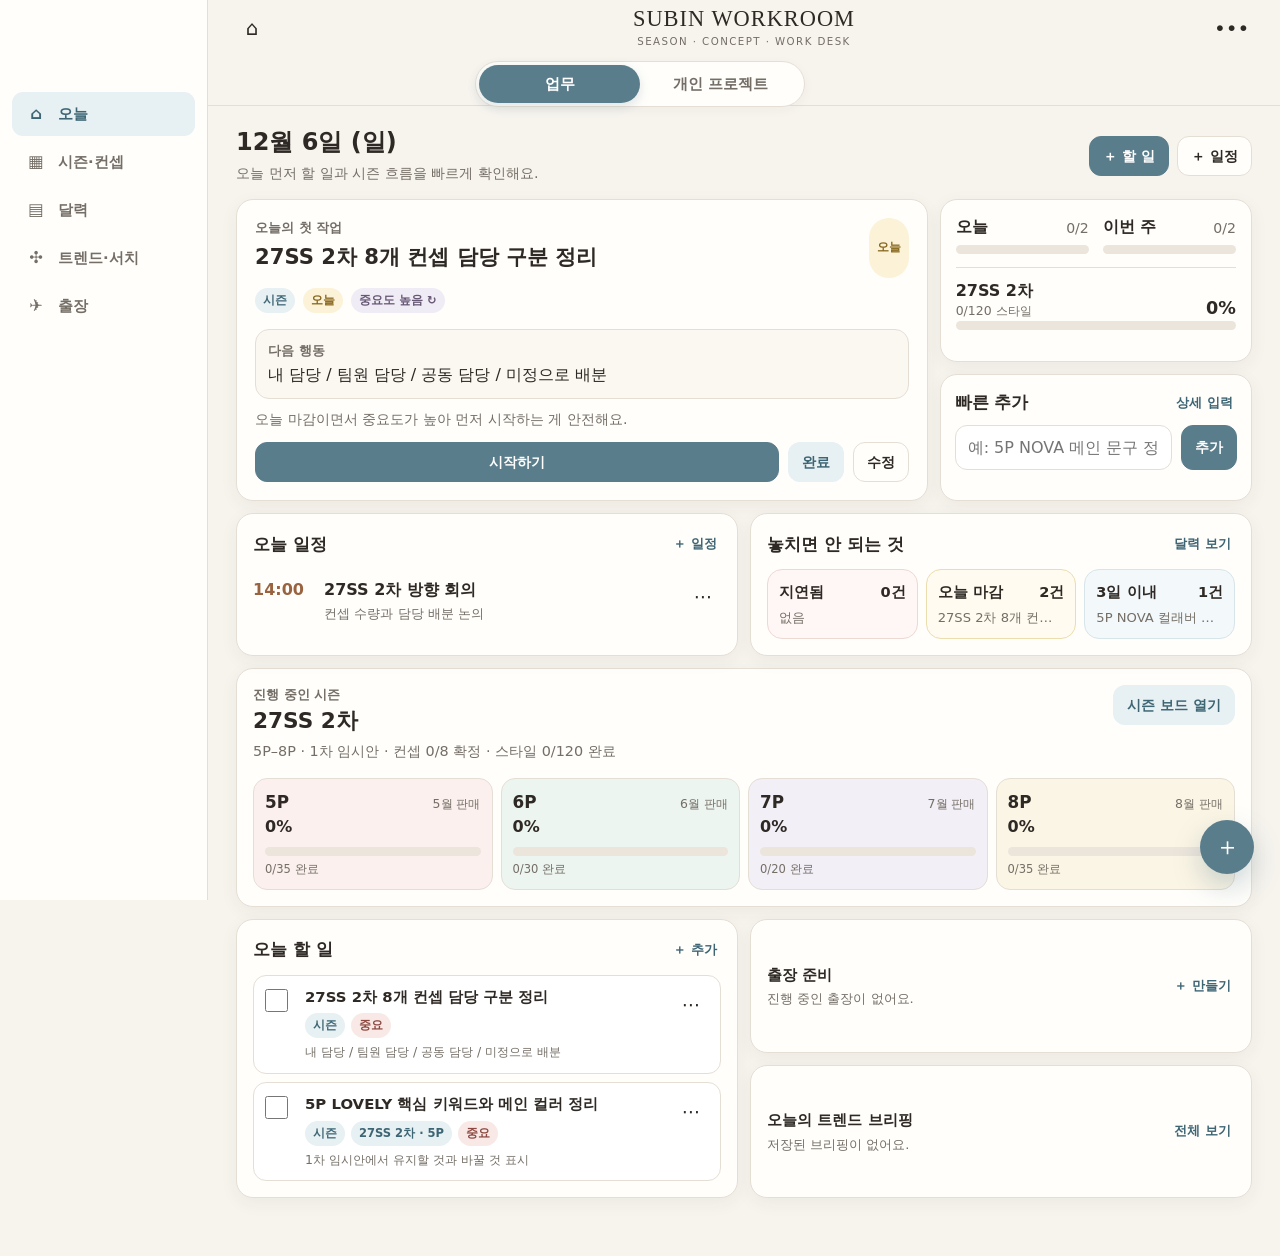
==== index.html @ a6f77b5b "Add to-do app and GitHub Pages deploy workflow Co-Authored-By: Claude Opus 4.8 <noreply@anthropic.co" ====
<!doctype html>
<html lang="ko">
  <head>
    <meta charset="utf-8" />
    <meta
      name="viewport"
      content="width=device-width, initial-scale=1, viewport-fit=cover"
    />
    <meta name="theme-color" content="#F7F4EE" />
    <title>SUBIN WORKROOM v6 · Atelier</title>
    <style>
      :root {
        --bg: #f7f4ee;
        --paper: #fffefb;
        --paper2: #fbf8f2;
        --ink: #2e2924;
        --muted: #746e66;
        --line: #e5ded5;
        --blue: #5a7d8c;
        --blue2: #3d6574;
        --blueSoft: #e7f0f3;
        --red: #b45f56;
        --redSoft: #f8e9e6;
        --sage: #80947b;
        --sageSoft: #ebf1e9;
        --yellow: #c79a35;
        --yellowSoft: #fbf2d7;
        --purple: #88799a;
        --purpleSoft: #f0ecf5;
        --shadow: 0 8px 28px rgba(61, 52, 43, 0.065);
        --r: 20px;
        --r2: 15px;
      }
      * {
        box-sizing: border-box;
        -webkit-tap-highlight-color: transparent;
      }
      html {
        font-size: 17px;
        background: var(--bg);
        color-scheme: light;
      }
      body {
        margin: 0;
        background: var(--bg);
        color: var(--ink);
        font-family:
          Pretendard, "Apple SD Gothic Neo", "Noto Sans KR", system-ui,
          sans-serif;
        line-height: 1.55;
        -webkit-font-smoothing: antialiased;
      }
      button,
      input,
      textarea,
      select {
        font: inherit;
        color: inherit;
      }
      button {
        cursor: pointer;
      }
      button:focus-visible,
      input:focus-visible,
      textarea:focus-visible,
      select:focus-visible {
        outline: 3px solid rgba(90, 125, 140, 0.25);
        outline-offset: 2px;
      }
      .app {
        max-width: 1320px;
        min-height: 100vh;
        margin: 0 auto;
        background: var(--bg);
      }
      .topbar {
        position: sticky;
        top: 0;
        z-index: 40;
        background: rgba(247, 244, 238, 0.95);
        backdrop-filter: blur(18px);
        border-bottom: 1px solid var(--line);
        padding: 10px 16px 12px;
      }
      .toprow {
        display: grid;
        grid-template-columns: 48px minmax(0, 1fr) 48px;
        align-items: center;
        min-height: 50px;
      }
      .brand {
        text-align: center;
        min-width: 0;
      }
      .brand h1 {
        font:
          500 1.35rem/1 Georgia,
          "Times New Roman",
          serif;
        letter-spacing: 0.045em;
        margin: 0;
        white-space: nowrap;
      }
      .brand p {
        font-size: 0.72rem;
        letter-spacing: 0.14em;
        color: var(--muted);
        margin: 5px 0 0;
      }
      .iconbtn {
        width: 46px;
        height: 46px;
        border: 0;
        border-radius: 14px;
        background: transparent;
        font-size: 1.25rem;
      }
      .iconbtn:hover {
        background: var(--paper);
      }
      .workspace-switch {
        width: min(360px, 100%);
        margin: 9px auto 0;
        padding: 4px;
        display: grid;
        grid-template-columns: 1fr 1fr;
        border: 1px solid var(--line);
        border-radius: 999px;
        background: var(--paper);
        box-shadow: 0 3px 12px rgba(60, 50, 40, 0.04);
      }
      .workspace-switch button {
        min-height: 42px;
        border: 0;
        border-radius: 999px;
        background: transparent;
        font-weight: 800;
        color: var(--muted);
      }
      .workspace-switch button.on {
        background: var(--blue);
        color: white;
        box-shadow: 0 4px 12px rgba(90, 125, 140, 0.2);
      }
      main {
        padding: 22px 16px calc(105px + env(safe-area-inset-bottom));
      }
      .page {
        max-width: 1160px;
        margin: 0 auto;
      }
      .page-head {
        display: flex;
        justify-content: space-between;
        align-items: flex-start;
        gap: 14px;
        margin: 0 0 18px;
      }
      .page-head h2 {
        font-size: 1.55rem;
        line-height: 1.22;
        margin: 0;
      }
      .page-head p {
        font-size: 0.98rem;
        color: var(--muted);
        margin: 6px 0 0;
      }
      .head-actions {
        display: flex;
        gap: 8px;
        flex-wrap: wrap;
        justify-content: flex-end;
      }
      .card {
        background: var(--paper);
        border: 1px solid var(--line);
        border-radius: var(--r);
        box-shadow: var(--shadow);
      }
      .section {
        padding: 19px;
        margin-bottom: 14px;
      }
      .section-head {
        display: flex;
        align-items: center;
        justify-content: space-between;
        gap: 12px;
        margin-bottom: 14px;
      }
      .section-head h3 {
        font-size: 1.1rem;
        margin: 0;
      }
      .section-head p {
        font-size: 0.88rem;
        color: var(--muted);
        margin: 2px 0 0;
      }
      .subtle {
        color: var(--muted);
        font-size: 0.88rem;
      }
      .btn {
        min-height: 46px;
        border: 1px solid var(--line);
        border-radius: 14px;
        background: var(--paper);
        padding: 10px 15px;
        font-weight: 800;
        font-size: 0.94rem;
      }
      .btn:hover {
        filter: brightness(0.985);
      }
      .btn.primary {
        background: var(--blue);
        border-color: var(--blue);
        color: white;
      }
      .btn.soft {
        background: var(--blueSoft);
        border-color: transparent;
        color: var(--blue2);
      }
      .btn.red {
        background: var(--red);
        border-color: var(--red);
        color: white;
      }
      .btn.text {
        border: 0;
        background: transparent;
        min-height: auto;
        padding: 5px;
        color: var(--blue2);
      }
      .btn.small {
        min-height: 38px;
        padding: 7px 11px;
        font-size: 0.85rem;
      }
      .btn.block {
        width: 100%;
      }
      .btn:disabled {
        opacity: 0.45;
        cursor: not-allowed;
      }
      .mini {
        width: 40px;
        height: 40px;
        border: 0;
        border-radius: 12px;
        background: transparent;
        font-size: 1.15rem;
      }
      .mini:hover {
        background: var(--paper2);
      }
      .input,
      .select,
      .textarea {
        width: 100%;
        min-width: 0;
        border: 1px solid var(--line);
        background: white;
        border-radius: 14px;
        padding: 12px 13px;
        font-size: 1rem;
      }
      .textarea {
        min-height: 105px;
        resize: vertical;
      }
      .field label {
        display: block;
        font-weight: 800;
        font-size: 0.9rem;
        margin-bottom: 6px;
      }
      .helper {
        font-size: 0.82rem;
        color: var(--muted);
        margin-top: 5px;
      }
      .form-grid {
        display: grid;
        gap: 13px;
      }
      .form-2,
      .form-3 {
        display: grid;
        gap: 12px;
      }
      .form-2 {
        grid-template-columns: 1fr 1fr;
      }
      .form-3 {
        grid-template-columns: repeat(3, 1fr);
      }
      .pill,
      .badge {
        display: inline-flex;
        align-items: center;
        gap: 5px;
        border-radius: 999px;
        padding: 5px 9px;
        font-size: 0.78rem;
        font-weight: 750;
        background: var(--blueSoft);
        color: var(--blue2);
      }
      .pill.red,
      .badge.red {
        background: var(--redSoft);
        color: #8c4942;
      }
      .pill.sage,
      .badge.sage {
        background: var(--sageSoft);
        color: #587052;
      }
      .pill.yellow,
      .badge.yellow {
        background: var(--yellowSoft);
        color: #87661c;
      }
      .pill.purple,
      .badge.purple {
        background: var(--purpleSoft);
        color: #665774;
      }
      .pill.gray,
      .badge.gray {
        background: #f0ece6;
        color: #6f675e;
      }
      .pill.dark {
        background: #3a3530;
        color: #fff;
      }
      .track {
        height: 12px;
        background: #ece5dc;
        border-radius: 999px;
        overflow: hidden;
      }
      .fill {
        height: 100%;
        background: var(--blue);
        border-radius: 999px;
        transition: width 0.25s;
      }
      .fill.sage {
        background: var(--sage);
      }
      .fill.yellow {
        background: var(--yellow);
      }
      .fill.red {
        background: var(--red);
      }
      .metric-grid {
        display: grid;
        grid-template-columns: repeat(4, 1fr);
        gap: 10px;
      }
      .metric {
        padding: 14px;
        border: 1px solid var(--line);
        border-radius: 16px;
        background: var(--paper2);
      }
      .metric b {
        display: block;
        font-size: 1.22rem;
      }
      .metric span {
        font-size: 0.82rem;
        color: var(--muted);
      }
      .hero-layout {
        display: grid;
        grid-template-columns: minmax(0, 1.2fr) minmax(300px, 0.8fr);
        gap: 14px;
        margin-bottom: 14px;
      }
      .priority-card {
        padding: 20px;
      }
      .eyebrow {
        font-size: 0.83rem;
        color: var(--muted);
        font-weight: 800;
      }
      .priority-card h2 {
        font-size: 1.48rem;
        line-height: 1.35;
        margin: 8px 0;
      }
      .priority-meta {
        display: flex;
        gap: 8px;
        flex-wrap: wrap;
        margin: 10px 0 16px;
      }
      .next-box {
        padding: 13px 14px;
        border-radius: 14px;
        background: var(--paper2);
        border: 1px solid var(--line);
        margin: 13px 0;
      }
      .next-box b {
        display: block;
        font-size: 0.83rem;
        color: var(--muted);
        margin-bottom: 3px;
      }
      .reason {
        font-size: 0.9rem;
        color: var(--muted);
        margin-top: 8px;
      }
      .priority-actions {
        display: grid;
        grid-template-columns: 1fr auto;
        gap: 9px;
        margin-top: 16px;
      }
      .dashboard-side {
        display: grid;
        gap: 14px;
      }
      .progress-card {
        padding: 17px;
      }
      .progress-line {
        display: flex;
        align-items: flex-end;
        justify-content: space-between;
        gap: 10px;
        margin-bottom: 9px;
      }
      .progress-line b {
        font-size: 1.02rem;
      }
      .progress-line span {
        font-size: 0.88rem;
        color: var(--muted);
      }
      .progress-stack {
        display: grid;
        gap: 14px;
      }
      .two-col {
        display: grid;
        grid-template-columns: 1fr 1fr;
        gap: 14px;
      }
      .three-col {
        display: grid;
        grid-template-columns: repeat(3, 1fr);
        gap: 14px;
      }
      .timeline {
        display: grid;
      }
      .event-row {
        display: grid;
        grid-template-columns: 68px minmax(0, 1fr) auto;
        gap: 11px;
        padding: 12px 0;
        border-bottom: 1px solid var(--line);
      }
      .event-row:last-child {
        border-bottom: 0;
      }
      .event-time {
        font-weight: 850;
        color: #9a633f;
      }
      .event-title {
        font-weight: 800;
      }
      .event-note {
        font-size: 0.84rem;
        color: var(--muted);
        margin-top: 2px;
      }
      .alert-grid {
        display: grid;
        grid-template-columns: repeat(3, 1fr);
        gap: 10px;
      }
      .alert-card {
        padding: 13px;
        border-radius: 15px;
        border: 1px solid var(--line);
        background: white;
      }
      .alert-card.red {
        background: #fff7f5;
        border-color: #eed8d3;
      }
      .alert-card.yellow {
        background: #fffbf0;
        border-color: #ebddad;
      }
      .alert-card.blue {
        background: #f3f8fa;
        border-color: #d7e5ea;
      }
      .alert-card b {
        display: flex;
        justify-content: space-between;
        gap: 8px;
        font-size: 0.91rem;
      }
      .alert-card p {
        font-size: 0.82rem;
        color: var(--muted);
        margin: 5px 0 0;
        white-space: nowrap;
        overflow: hidden;
        text-overflow: ellipsis;
      }
      .task-list {
        display: grid;
        gap: 8px;
      }
      .task-row {
        display: grid;
        grid-template-columns: 29px minmax(0, 1fr) auto;
        gap: 11px;
        align-items: start;
        padding: 13px;
        border: 1px solid var(--line);
        border-radius: 15px;
        background: white;
      }
      .task-check {
        width: 23px;
        height: 23px;
        margin: 2px 0 0;
        accent-color: var(--blue);
      }
      .task-title {
        font-weight: 800;
        line-height: 1.4;
      }
      .task-title.done {
        text-decoration: line-through;
        color: var(--muted);
      }
      .task-meta {
        display: flex;
        gap: 6px;
        flex-wrap: wrap;
        margin-top: 6px;
      }
      .task-note {
        font-size: 0.84rem;
        color: var(--muted);
        margin-top: 5px;
      }
      .task-actions {
        display: flex;
        gap: 2px;
      }
      .quick-add {
        display: grid;
        grid-template-columns: minmax(0, 1fr) auto;
        gap: 9px;
      }
      .season-toolbar {
        display: flex;
        align-items: center;
        justify-content: space-between;
        gap: 12px;
        flex-wrap: wrap;
        margin-bottom: 14px;
      }
      .tab-row,
      .filter-row {
        display: flex;
        gap: 8px;
        overflow: auto;
        padding-bottom: 2px;
      }
      .chip {
        border: 1px solid var(--line);
        background: white;
        border-radius: 999px;
        padding: 9px 14px;
        white-space: nowrap;
        font-size: 0.88rem;
        font-weight: 750;
      }
      .chip.on {
        background: var(--blue);
        color: white;
        border-color: var(--blue);
      }
      .season-summary {
        padding: 18px;
        margin-bottom: 14px;
      }
      .season-titleline {
        display: flex;
        justify-content: space-between;
        align-items: flex-start;
        gap: 12px;
      }
      .season-titleline h3 {
        font-size: 1.35rem;
        margin: 0;
      }
      .season-titleline p {
        font-size: 0.9rem;
        color: var(--muted);
        margin: 4px 0 0;
      }
      .season-stats {
        display: grid;
        grid-template-columns: repeat(4, 1fr);
        gap: 9px;
        margin-top: 16px;
      }
      .season-stat {
        padding: 11px;
        border-radius: 14px;
        background: var(--paper2);
        border: 1px solid var(--line);
      }
      .season-stat b {
        display: block;
        font-size: 1.05rem;
      }
      .season-stat span {
        font-size: 0.78rem;
        color: var(--muted);
      }
      .p-group {
        margin-bottom: 15px;
        overflow: hidden;
      }
      .p-head {
        display: flex;
        align-items: center;
        justify-content: space-between;
        gap: 12px;
        padding: 16px 18px;
        border-bottom: 1px solid var(--line);
        background: #fbf8f1;
      }
      .p-head h3 {
        font-size: 1.13rem;
        margin: 0;
      }
      .p-head p {
        font-size: 0.83rem;
        color: var(--muted);
        margin: 2px 0 0;
      }
      .p-progress {
        min-width: 180px;
        text-align: right;
      }
      .p-progress b {
        font-size: 0.88rem;
      }
      .p-progress .track {
        margin-top: 7px;
      }
      .concept-pair {
        display: grid;
        grid-template-columns: 1fr 1fr;
        gap: 12px;
        padding: 14px;
      }
      .concept-card {
        border: 1px solid var(--line);
        border-radius: 17px;
        background: white;
        padding: 16px;
        min-width: 0;
        cursor: pointer;
        transition:
          transform 0.12s,
          box-shadow 0.12s;
      }
      .concept-card:hover {
        transform: translateY(-1px);
        box-shadow: 0 10px 24px rgba(50, 44, 38, 0.07);
      }
      .concept-top {
        display: flex;
        justify-content: space-between;
        gap: 9px;
        align-items: flex-start;
      }
      .concept-line {
        font-size: 0.82rem;
        font-weight: 900;
        letter-spacing: 0.04em;
      }
      .concept-card h4 {
        font-size: 1.12rem;
        line-height: 1.35;
        margin: 7px 0 4px;
      }
      .concept-direction {
        font-size: 0.88rem;
        color: var(--muted);
        line-height: 1.55;
        display: -webkit-box;
        -webkit-line-clamp: 2;
        -webkit-box-orient: vertical;
        overflow: hidden;
      }
      .keyword-row,
      .color-row {
        display: flex;
        gap: 6px;
        flex-wrap: wrap;
        margin-top: 10px;
      }
      .color-dot {
        width: 22px;
        height: 22px;
        border-radius: 50%;
        border: 2px solid white;
        box-shadow: 0 0 0 1px var(--line);
      }
      .concept-progress {
        margin-top: 13px;
      }
      .concept-progress-top {
        display: flex;
        justify-content: space-between;
        gap: 8px;
        font-size: 0.84rem;
      }
      .concept-progress-top b {
        font-weight: 850;
      }
      .concept-footer {
        display: flex;
        justify-content: space-between;
        align-items: center;
        gap: 8px;
        margin-top: 12px;
        font-size: 0.82rem;
      }
      .empty-concept {
        display: grid;
        place-items: center;
        text-align: center;
        min-height: 230px;
        border-style: dashed;
        color: var(--muted);
      }
      .compare-strip {
        padding: 11px 16px 14px;
        border-top: 1px solid var(--line);
        font-size: 0.82rem;
        color: var(--muted);
        display: flex;
        gap: 14px;
        flex-wrap: wrap;
      }
      .compare-strip b {
        color: var(--ink);
      }
      .owner-grid {
        display: grid;
        grid-template-columns: repeat(4, 1fr);
        gap: 9px;
      }
      .owner-card {
        padding: 12px;
        border: 1px solid var(--line);
        border-radius: 14px;
        background: var(--paper2);
      }
      .owner-card b {
        font-size: 1.1rem;
      }
      .owner-card span {
        display: block;
        font-size: 0.8rem;
        color: var(--muted);
      }
      .canvas-summary {
        padding: 15px;
        border: 1px solid var(--line);
        border-radius: 16px;
        background: var(--paper2);
        margin-bottom: 14px;
      }
      .canvas-summary h4 {
        font-size: 1.15rem;
        margin: 3px 0;
      }
      .canvas-grid {
        display: grid;
        grid-template-columns: 1fr 1fr;
        gap: 12px;
      }
      .canvas-block {
        border: 1px solid var(--line);
        border-radius: 16px;
        background: white;
        padding: 14px;
      }
      .canvas-block h4 {
        font-size: 1rem;
        margin: 0 0 10px;
      }
      .canvas-list {
        display: grid;
        gap: 8px;
      }
      .canvas-item b {
        display: block;
        font-size: 0.78rem;
        color: var(--muted);
        margin-bottom: 2px;
      }
      .canvas-item p {
        margin: 0;
        font-size: 0.92rem;
        white-space: pre-wrap;
      }
      .missing-list {
        display: flex;
        gap: 7px;
        flex-wrap: wrap;
      }
      .counter {
        display: grid;
        grid-template-columns: auto 1fr auto auto;
        gap: 8px;
        align-items: center;
      }
      .counter-value {
        text-align: center;
        font-size: 1.18rem;
        font-weight: 900;
        padding: 7px 10px;
        border: 1px solid var(--line);
        border-radius: 12px;
        background: var(--paper2);
      }
      .gallery {
        display: grid;
        grid-template-columns: repeat(3, 1fr);
        gap: 8px;
      }
      .gallery-item {
        position: relative;
        aspect-ratio: 1;
        background: #eee8df;
        border: 1px solid var(--line);
        border-radius: 13px;
        overflow: hidden;
      }
      .gallery-item img {
        width: 100%;
        height: 100%;
        object-fit: cover;
      }
      .gallery-item button {
        position: absolute;
        right: 5px;
        top: 5px;
        width: 30px;
        height: 30px;
        border: 0;
        border-radius: 9px;
        background: rgba(255, 255, 255, 0.9);
      }
      .cal-toolbar {
        display: flex;
        justify-content: space-between;
        align-items: center;
        gap: 12px;
        margin-bottom: 13px;
      }
      .cal-title {
        font-size: 1.2rem;
        font-weight: 900;
      }
      .view-switch {
        display: flex;
        padding: 3px;
        border: 1px solid var(--line);
        border-radius: 12px;
        background: white;
      }
      .view-switch button {
        border: 0;
        background: transparent;
        border-radius: 9px;
        padding: 7px 11px;
        font-size: 0.82rem;
        font-weight: 800;
      }
      .view-switch button.on {
        background: var(--blueSoft);
        color: var(--blue2);
      }
      .cal-grid {
        display: grid;
        grid-template-columns: repeat(7, 1fr);
        gap: 6px;
      }
      .dow {
        text-align: center;
        color: var(--muted);
        font-size: 0.8rem;
        padding: 6px;
      }
      .day {
        min-height: 128px;
        padding: 8px;
        border: 1px solid var(--line);
        border-radius: 13px;
        background: white;
        overflow: hidden;
      }
      .day.other {
        opacity: 0.42;
      }
      .day.today {
        border: 2px solid var(--blue);
      }
      .day.selected {
        background: #f1f7f8;
      }
      .day-num {
        font-weight: 900;
        margin-bottom: 7px;
      }
      .cal-entry {
        font-size: 0.75rem;
        line-height: 1.25;
        padding: 4px 5px;
        border-radius: 7px;
        background: var(--blueSoft);
        color: #365e6b;
        margin-bottom: 4px;
        white-space: nowrap;
        overflow: hidden;
        text-overflow: ellipsis;
      }
      .cal-entry.event {
        background: var(--yellowSoft);
        color: #7d601c;
      }
      .cal-entry.trip {
        background: var(--redSoft);
        color: #864b43;
      }
      .cal-entry.personal {
        background: var(--sageSoft);
        color: #577052;
      }
      .more {
        font-size: 0.72rem;
        color: var(--muted);
        font-weight: 750;
      }
      .week-list {
        display: grid;
        gap: 9px;
      }
      .week-day {
        border: 1px solid var(--line);
        border-radius: 16px;
        background: white;
        padding: 13px;
      }
      .week-day.today {
        border: 2px solid var(--blue);
      }
      .week-date {
        font-weight: 900;
        margin-bottom: 8px;
      }
      .week-entry {
        display: grid;
        grid-template-columns: 54px minmax(0, 1fr);
        gap: 9px;
        padding: 8px 0;
        border-top: 1px solid var(--line);
      }
      .week-entry:first-of-type {
        border-top: 0;
      }
      .week-time {
        font-size: 0.83rem;
        color: #91613f;
        font-weight: 800;
      }
      .week-title {
        font-size: 0.91rem;
        font-weight: 800;
      }
      .trend-tabs {
        display: grid;
        grid-template-columns: repeat(4, 1fr);
        border: 1px solid var(--line);
        border-radius: 15px;
        overflow: hidden;
        background: white;
        margin-bottom: 14px;
      }
      .trend-tabs button {
        border: 0;
        border-right: 1px solid var(--line);
        background: white;
        min-height: 48px;
        font-weight: 800;
        font-size: 0.87rem;
      }
      .trend-tabs button:last-child {
        border-right: 0;
      }
      .trend-tabs button.on {
        background: var(--blue);
        color: white;
      }
      .brand-grid,
      .search-grid,
      .project-grid {
        display: grid;
        grid-template-columns: repeat(3, 1fr);
        gap: 12px;
      }
      .brand-card,
      .search-card,
      .project-card {
        padding: 15px;
      }
      .brand-card h4,
      .search-card h4,
      .project-card h4 {
        font-size: 1.02rem;
        margin: 0;
      }
      .brand-card p,
      .search-card p,
      .project-card p {
        font-size: 0.85rem;
        color: var(--muted);
        margin: 6px 0 0;
      }
      .brand-meta {
        display: flex;
        gap: 6px;
        flex-wrap: wrap;
        margin-top: 10px;
      }
      .ref-grid {
        display: grid;
        grid-template-columns: repeat(4, 1fr);
        gap: 9px;
      }
      .ref-card {
        overflow: hidden;
      }
      .ref-img {
        aspect-ratio: 1;
        background: #eee8df;
        display: grid;
        place-items: center;
        color: var(--muted);
      }
      .ref-img img {
        width: 100%;
        height: 100%;
        object-fit: cover;
      }
      .ref-body {
        padding: 10px;
      }
      .ref-body h5 {
        font-size: 0.9rem;
        margin: 0;
      }
      .ref-body p {
        font-size: 0.8rem;
        color: var(--muted);
        margin: 4px 0 0;
      }
      .idea-row {
        padding: 14px;
        border: 1px solid var(--line);
        border-radius: 15px;
        background: white;
        margin-bottom: 9px;
      }
      .idea-row h4 {
        font-size: 0.98rem;
        margin: 0;
      }
      .idea-row p {
        font-size: 0.84rem;
        color: var(--muted);
        margin: 5px 0 0;
      }
      .idea-media {
        width: 84px;
        height: 84px;
        border-radius: 12px;
        object-fit: cover;
        float: right;
        margin-left: 10px;
      }
      .brief {
        padding: 15px;
        border: 1px solid var(--line);
        border-radius: 15px;
        background: white;
        margin-bottom: 9px;
      }
      .brief h4 {
        font-size: 1rem;
        margin: 0;
      }
      .brief .date {
        font-size: 0.8rem;
        color: var(--muted);
      }
      .brief ul {
        font-size: 0.91rem;
        line-height: 1.6;
        margin: 9px 0 0;
        padding-left: 20px;
      }
      .trip-banner {
        padding: 18px;
        background: linear-gradient(135deg, #edf4f5, #fcf8ef);
        border: 1px solid #d8e4e7;
        border-radius: 20px;
        margin-bottom: 14px;
      }
      .trip-banner h3 {
        font-size: 1.3rem;
        margin: 3px 0;
      }
      .trip-info-grid {
        display: grid;
        grid-template-columns: repeat(3, 1fr);
        gap: 10px;
        margin-top: 14px;
      }
      .info-box {
        padding: 11px;
        border-radius: 13px;
        background: rgba(255, 255, 255, 0.7);
        border: 1px solid rgba(220, 224, 220, 0.9);
      }
      .info-box b {
        display: block;
        font-size: 0.79rem;
        color: var(--muted);
      }
      .info-box span {
        font-size: 0.9rem;
      }
      .stage-row {
        display: grid;
        grid-template-columns: 34px minmax(0, 1fr) auto;
        gap: 10px;
        align-items: center;
        padding: 12px 0;
        border-bottom: 1px solid var(--line);
      }
      .stage-row:last-child {
        border-bottom: 0;
      }
      .stage-no {
        width: 30px;
        height: 30px;
        border-radius: 50%;
        background: var(--blueSoft);
        display: grid;
        place-items: center;
        color: var(--blue2);
        font-size: 0.82rem;
        font-weight: 900;
      }
      .stage-title {
        font-weight: 850;
      }
      .stage-count {
        font-size: 0.82rem;
        color: var(--muted);
      }
      .check-row {
        display: grid;
        grid-template-columns: 27px minmax(0, 1fr) auto;
        gap: 9px;
        padding: 10px 0;
        border-bottom: 1px dashed var(--line);
      }
      .check-row input {
        width: 22px;
        height: 22px;
        accent-color: var(--sage);
      }
      .empty {
        text-align: center;
        padding: 30px 16px;
        color: var(--muted);
      }
      .empty b {
        display: block;
        color: var(--ink);
        font-size: 1rem;
        margin-bottom: 4px;
      }
      .hidden {
        display: none !important;
      }
      .nav {
        position: fixed;
        left: 0;
        right: 0;
        bottom: 0;
        z-index: 45;
        background: rgba(255, 254, 251, 0.97);
        backdrop-filter: blur(16px);
        border-top: 1px solid var(--line);
        padding: 7px max(8px, env(safe-area-inset-left))
          calc(7px + env(safe-area-inset-bottom))
          max(8px, env(safe-area-inset-right));
      }
      .nav-inner {
        max-width: 780px;
        margin: 0 auto;
        display: grid;
        grid-template-columns: repeat(5, 1fr);
        gap: 3px;
      }
      .nav button {
        border: 0;
        background: transparent;
        border-radius: 13px;
        min-height: 59px;
        font-size: 0.7rem;
        font-weight: 800;
        color: var(--muted);
        display: flex;
        flex-direction: column;
        align-items: center;
        justify-content: center;
        gap: 2px;
        padding: 3px;
      }
      .nav button span {
        font-size: 1.15rem;
        line-height: 1;
      }
      .nav button.on {
        background: var(--blueSoft);
        color: var(--blue2);
      }
      .fab {
        position: fixed;
        right: 20px;
        bottom: 88px;
        z-index: 30;
        width: 60px;
        height: 60px;
        border: 0;
        border-radius: 50%;
        background: var(--blue);
        color: white;
        font-size: 1.75rem;
        box-shadow: 0 12px 28px rgba(90, 125, 140, 0.3);
      }
      .modal {
        position: fixed;
        inset: 0;
        z-index: 70;
        background: rgba(39, 34, 30, 0.46);
        display: none;
        align-items: flex-end;
        justify-content: center;
      }
      .modal.on {
        display: flex;
      }
      .sheet {
        width: 100%;
        max-width: 820px;
        max-height: 93vh;
        overflow: auto;
        background: var(--bg);
        border-radius: 24px 24px 0 0;
        padding: 18px 16px calc(24px + env(safe-area-inset-bottom));
        box-shadow: 0 -14px 45px rgba(0, 0, 0, 0.13);
      }
      .sheet.wide {
        max-width: 1060px;
      }
      .sheet-head {
        display: flex;
        align-items: flex-start;
        justify-content: space-between;
        gap: 12px;
        margin-bottom: 16px;
        position: sticky;
        top: -18px;
        background: var(--bg);
        padding: 12px 0 10px;
        z-index: 4;
      }
      .sheet-head h3 {
        font-size: 1.28rem;
        margin: 0;
      }
      .close {
        width: 44px;
        height: 44px;
        border: 0;
        border-radius: 13px;
        background: var(--paper);
        font-size: 1.3rem;
      }
      .details {
        border-top: 1px solid var(--line);
        padding-top: 4px;
      }
      .details summary {
        font-weight: 850;
        padding: 12px 0;
        cursor: pointer;
      }
      .danger-zone {
        border-top: 1px solid var(--line);
        margin-top: 20px;
        padding-top: 15px;
      }
      .sticky-actions {
        position: sticky;
        bottom: -24px;
        background: linear-gradient(transparent, var(--bg) 20%);
        padding: 28px 0 0;
        display: grid;
        grid-template-columns: 1fr auto;
        gap: 9px;
      }
      .toast {
        position: fixed;
        left: 50%;
        bottom: 105px;
        z-index: 90;
        transform: translate(-50%, 20px);
        opacity: 0;
        background: #342f2b;
        color: white;
        padding: 11px 16px;
        border-radius: 999px;
        font-size: 0.88rem;
        pointer-events: none;
        transition: 0.2s;
        max-width: 88vw;
        text-align: center;
      }
      .toast.on {
        opacity: 1;
        transform: translate(-50%, 0);
      }
      .menu {
        position: fixed;
        right: 16px;
        top: 64px;
        z-index: 65;
        width: 230px;
        background: var(--paper);
        border: 1px solid var(--line);
        border-radius: 16px;
        box-shadow: 0 14px 40px rgba(40, 34, 29, 0.14);
        padding: 7px;
        display: none;
      }
      .menu.on {
        display: block;
      }
      .menu button {
        width: 100%;
        border: 0;
        background: transparent;
        border-radius: 11px;
        padding: 11px;
        text-align: left;
        font-size: 0.9rem;
      }
      .menu button:hover {
        background: var(--paper2);
      }
      @media (max-width: 820px) {
        html {
          font-size: 17px;
        }
        .brand h1 {
          font-size: 1.25rem;
        }
        .brand p {
          font-size: 0.67rem;
        }
        .hero-layout,
        .two-col,
        .three-col {
          grid-template-columns: 1fr;
        }
        .dashboard-side {
          grid-template-columns: 1fr;
        }
        .metric-grid {
          grid-template-columns: 1fr 1fr;
        }
        .alert-grid {
          grid-template-columns: 1fr;
        }
        .concept-pair {
          grid-template-columns: 1fr;
        }
        .p-progress {
          min-width: 120px;
        }
        .season-stats {
          grid-template-columns: 1fr 1fr;
        }
        .owner-grid {
          grid-template-columns: 1fr 1fr;
        }
        .canvas-grid {
          grid-template-columns: 1fr;
        }
        .brand-grid,
        .search-grid,
        .project-grid {
          grid-template-columns: 1fr 1fr;
        }
        .ref-grid {
          grid-template-columns: repeat(2, 1fr);
        }
        .trip-info-grid {
          grid-template-columns: 1fr;
        }
        .form-3 {
          grid-template-columns: 1fr;
        }
        .cal-grid.month-grid {
          display: none;
        }
        .mobile-month .cal-grid.month-grid {
          display: grid;
        }
        .mobile-month .week-list {
          display: none;
        }
        .day {
          min-height: 100px;
          padding: 5px;
        }
        .cal-entry {
          font-size: 0.65rem;
        }
        .page-head {
          align-items: center;
        }
        .page-head h2 {
          font-size: 1.42rem;
        }
        .page-head p {
          font-size: 0.91rem;
        }
        .head-actions .btn:not(.primary) {
          display: none;
        }
        .priority-card h2 {
          font-size: 1.33rem;
        }
        .trend-tabs button {
          font-size: 0.78rem;
          padding: 0 3px;
        }
        .nav button {
          font-size: 0.66rem;
        }
        .workspace-switch {
          max-width: 310px;
        }
      }
      @media (max-width: 480px) {
        main {
          padding-left: 12px;
          padding-right: 12px;
        }
        .topbar {
          padding-left: 12px;
          padding-right: 12px;
        }
        .toprow {
          grid-template-columns: 44px 1fr 44px;
        }
        .brand h1 {
          font-size: 1.08rem;
          letter-spacing: 0.025em;
        }
        .brand p {
          font-size: 0.6rem;
          letter-spacing: 0.09em;
        }
        .section,
        .priority-card {
          padding: 16px;
        }
        .metric-grid {
          grid-template-columns: 1fr 1fr;
        }
        .brand-grid,
        .search-grid,
        .project-grid {
          grid-template-columns: 1fr;
        }
        .p-head {
          align-items: flex-start;
        }
        .p-progress {
          min-width: 105px;
        }
        .concept-card {
          padding: 14px;
        }
        .priority-actions {
          grid-template-columns: 1fr;
        }
        .priority-actions .btn:last-child {
          width: 100%;
        }
        .form-2 {
          grid-template-columns: 1fr;
        }
        .counter {
          grid-template-columns: auto 1fr auto;
        }
        .counter .btn:last-child {
          grid-column: 1/-1;
        }
        .gallery {
          grid-template-columns: repeat(2, 1fr);
        }
        .trend-tabs {
          grid-template-columns: 1fr 1fr;
        }
        .trend-tabs button:nth-child(2) {
          border-right: 0;
        }
        .trend-tabs button:nth-child(-n + 2) {
          border-bottom: 1px solid var(--line);
        }
        .nav button span {
          font-size: 1.05rem;
        }
        .nav button {
          font-size: 0.61rem;
        }
        .season-titleline {
          display: block;
        }
        .season-titleline .btn {
          margin-top: 10px;
        }
        .ref-grid {
          grid-template-columns: 1fr 1fr;
        }
        .p-head h3 {
          font-size: 1.04rem;
        }
      }
      @media (min-width: 821px) {
        html {
          font-size: 18px;
        }
        .sheet {
          border-radius: 24px;
          align-self: center;
        }
        .modal {
          align-items: center;
          padding: 24px;
        }
        .nav-inner {
          max-width: 900px;
        }
        .day {
          min-height: 145px;
        }
      }

      /* ===== v5 ATELIER RESPONSIVE DESIGN ===== */
      :root {
        --r: 17px;
        --r2: 13px;
        --shadow: 0 5px 18px rgba(61, 52, 43, 0.055);
      }
      html {
        font-size: 16px;
      }
      body {
        line-height: 1.48;
      }
      .topbar {
        padding: 7px 18px 9px;
      }
      .toprow {
        min-height: 43px;
      }
      .brand h1 {
        font-size: 1.28rem;
      }
      .brand p {
        font-size: 0.64rem;
        margin-top: 4px;
      }
      .iconbtn {
        width: 40px;
        height: 40px;
        border-radius: 12px;
      }
      .workspace-switch {
        width: min(330px, 100%);
        margin-top: 6px;
        padding: 3px;
      }
      .workspace-switch button {
        min-height: 38px;
        font-size: 0.95rem;
      }
      main {
        padding: 18px 18px calc(92px + env(safe-area-inset-bottom));
      }
      .page {
        max-width: 1180px;
      }
      .page-head {
        margin-bottom: 14px;
      }
      .page-head h2 {
        font-size: 1.48rem;
      }
      .page-head p {
        font-size: 0.9rem;
        max-width: 620px;
      }
      .compact-head {
        align-items: center;
      }
      .compact-action {
        min-width: max-content;
        white-space: nowrap;
      }
      .card {
        border-radius: var(--r);
      }
      .section {
        padding: 16px;
        margin-bottom: 12px;
      }
      .section-head {
        margin-bottom: 11px;
      }
      .section-head h3 {
        font-size: 1.02rem;
      }
      .section-head p,
      .subtle {
        font-size: 0.82rem;
      }
      .btn {
        min-height: 40px;
        padding: 8px 13px;
        border-radius: 12px;
        font-size: 0.88rem;
        white-space: nowrap;
      }
      .btn.small {
        min-height: 34px;
        padding: 6px 10px;
        font-size: 0.8rem;
      }
      .btn.text {
        padding: 4px;
        font-size: 0.84rem;
      }
      .mini {
        width: 36px;
        height: 36px;
      }
      .input,
      .select,
      .textarea {
        border-radius: 12px;
        padding: 10px 12px;
        font-size: 1rem;
      }
      .textarea {
        min-height: 88px;
      }
      .field label {
        font-size: 0.85rem;
      }
      .pill,
      .badge {
        padding: 4px 8px;
        font-size: 0.72rem;
      }
      .track {
        height: 9px;
      }
      .metric {
        padding: 11px;
        border-radius: 13px;
      }
      .metric b {
        font-size: 1.05rem;
      }
      .today-top {
        display: grid;
        grid-template-columns: minmax(0, 1.45fr) minmax(300px, 0.75fr);
        gap: 12px;
        margin-bottom: 12px;
      }
      .focus-card {
        min-height: 0;
      }
      .priority-card {
        padding: 18px;
      }
      .priority-heading {
        display: flex;
        justify-content: space-between;
        gap: 12px;
      }
      .priority-card h2 {
        font-size: 1.32rem;
        margin: 6px 0;
      }
      .compact-next {
        padding: 11px 12px;
        margin: 10px 0;
      }
      .priority-actions {
        margin-top: 12px;
      }
      .today-rail {
        display: grid;
        gap: 12px;
      }
      .progress-compact {
        padding: 15px;
      }
      .progress-duo {
        display: grid;
        grid-template-columns: 1fr 1fr;
        gap: 14px;
      }
      .progress-line {
        margin-bottom: 6px;
      }
      .season-progress-line {
        display: flex;
        justify-content: space-between;
        align-items: flex-end;
        border-top: 1px solid var(--line);
        margin-top: 13px;
        padding-top: 11px;
      }
      .season-progress-line div {
        display: grid;
      }
      .season-progress-line span {
        font-size: 0.78rem;
        color: var(--muted);
      }
      .season-progress-line strong {
        font-size: 1.1rem;
      }
      .quick-card {
        padding: 14px;
      }
      .quick-card .section-head {
        margin-bottom: 8px;
      }
      .today-middle,
      .today-lower {
        display: grid;
        grid-template-columns: 1fr 1fr;
        gap: 12px;
        margin-bottom: 12px;
      }
      .compact-section {
        margin-bottom: 0;
      }
      .event-row {
        grid-template-columns: 60px minmax(0, 1fr) auto;
        padding: 9px 0;
      }
      .alert-grid {
        gap: 8px;
      }
      .alert-card {
        padding: 11px;
      }
      .compact-empty {
        padding: 18px 12px;
      }
      .compact-empty b {
        font-size: 0.94rem;
      }
      .season-pulse {
        padding: 16px;
        margin-bottom: 12px;
      }
      .season-mini-grid {
        grid-template-columns: repeat(4, 1fr);
        gap: 8px;
      }
      .season-stat {
        padding: 11px;
      }
      .season-stat > div {
        display: flex;
        justify-content: space-between;
        align-items: baseline;
      }
      .season-stat strong {
        font-size: 1rem;
      }
      .season-stat small {
        display: block;
        font-size: 0.72rem;
        color: var(--muted);
        margin-top: 5px;
      }
      .season-stat.coral {
        background: #fbf0ed;
      }
      .season-stat.mint {
        background: #edf5f1;
      }
      .season-stat.lavender {
        background: #f2eff7;
      }
      .season-stat.butter {
        background: #fbf5e5;
      }
      .season-stat .track {
        margin-top: 8px;
      }
      .support-stack {
        display: grid;
        gap: 12px;
      }
      .mini-support {
        padding: 14px 16px;
        display: flex;
        align-items: center;
        justify-content: space-between;
        gap: 12px;
      }
      .mini-support b {
        font-size: 0.96rem;
      }
      .mini-support p {
        font-size: 0.82rem;
        color: var(--muted);
        margin: 3px 0 0;
      }
      .briefing-mini p {
        max-width: 420px;
        white-space: nowrap;
        overflow: hidden;
        text-overflow: ellipsis;
      }
      .task-row {
        padding: 11px;
        border-radius: 13px;
      }
      .task-title {
        font-size: 0.93rem;
      }
      .task-note {
        font-size: 0.78rem;
      }
      .season-toolbar {
        margin-bottom: 11px;
      }
      .chip {
        padding: 7px 12px;
        font-size: 0.82rem;
      }
      .overview-card {
        padding: 16px;
      }
      .overview-main {
        display: flex;
        justify-content: space-between;
        gap: 12px;
        align-items: flex-end;
      }
      .overview-main h3 {
        font-size: 1.28rem;
        margin: 2px 0;
      }
      .overview-main p {
        font-size: 0.84rem;
        color: var(--muted);
        margin: 3px 0 0;
      }
      .overview-rate {
        text-align: right;
      }
      .overview-rate strong {
        display: block;
        font-size: 1.5rem;
      }
      .overview-rate span {
        font-size: 0.75rem;
        color: var(--muted);
      }
      .overview-track {
        margin: 12px 0;
      }
      .overview-metrics {
        display: flex;
        gap: 16px;
        align-items: center;
        flex-wrap: wrap;
        font-size: 0.8rem;
        color: var(--muted);
      }
      .overview-metrics b {
        color: var(--ink);
      }
      .owner-toolbar {
        margin: 10px 0 12px;
      }
      .owner-toolbar .filter-row {
        padding: 0;
      }
      .p-group {
        margin-bottom: 12px;
      }
      .p-head {
        padding: 13px 15px;
      }
      .p-label-row {
        display: flex;
        align-items: center;
        gap: 9px;
        flex-wrap: wrap;
      }
      .p-label-row h3 {
        font-size: 1.08rem;
      }
      .p-label-row span {
        font-size: 0.78rem;
        color: var(--muted);
      }
      .p-head p {
        font-size: 0.76rem;
      }
      .p-progress {
        min-width: 145px;
      }
      .concept-pair {
        gap: 10px;
        padding: 11px;
      }
      .concept-card {
        padding: 0;
        overflow: hidden;
        border-radius: 15px;
      }
      .concept-card:hover {
        transform: none;
      }
      .concept-visual {
        position: relative;
        aspect-ratio: 16/7;
        background: linear-gradient(135deg, var(--v1), var(--v2));
        overflow: hidden;
      }
      .concept-visual img,
      .search-cover img,
      .brand-cover img {
        width: 100%;
        height: 100%;
        object-fit: cover;
      }
      .visual-placeholder {
        position: absolute;
        inset: 0;
        overflow: hidden;
        display: flex;
        flex-direction: column;
        justify-content: flex-end;
        padding: 15px;
        background: linear-gradient(
          135deg,
          color-mix(in srgb, var(--v1) 86%, white),
          color-mix(in srgb, var(--v2) 82%, white)
        );
      }
      .visual-placeholder b {
        position: relative;
        z-index: 2;
        font-family: Georgia, serif;
        font-size: 1.15rem;
        letter-spacing: 0.05em;
      }
      .visual-placeholder small {
        position: relative;
        z-index: 2;
        font-size: 0.7rem;
        opacity: 0.75;
      }
      .visual-orb {
        position: absolute;
        border-radius: 999px;
        opacity: 0.8;
      }
      .visual-orb.one {
        width: 96px;
        height: 96px;
        background: var(--v3);
        right: -16px;
        top: -30px;
      }
      .visual-orb.two {
        width: 74px;
        height: 74px;
        background: var(--v2);
        right: 58px;
        top: 22px;
      }
      .visual-orb.three {
        width: 52px;
        height: 52px;
        background: var(--v1);
        left: 23px;
        top: 16px;
      }
      .visual-line {
        position: absolute;
        left: 10px;
        top: 9px;
        padding: 4px 7px;
        border-radius: 999px;
        background: rgba(255, 255, 255, 0.78);
        font-size: 0.68rem;
        font-weight: 900;
      }
      .concept-body {
        padding: 13px;
      }
      .concept-top .badge {
        margin-top: 5px;
      }
      .concept-card h4 {
        font-size: 1rem;
        margin: 7px 0 4px;
      }
      .concept-direction {
        font-size: 0.78rem;
        display: -webkit-box;
        -webkit-line-clamp: 2;
        -webkit-box-orient: vertical;
        overflow: hidden;
        min-height: 2.35em;
      }
      .keyword-row {
        margin-top: 8px;
      }
      .color-row {
        margin: 8px 0;
      }
      .color-dot {
        width: 18px;
        height: 18px;
      }
      .concept-progress {
        margin-top: 9px;
      }
      .concept-progress-top {
        font-size: 0.78rem;
      }
      .concept-footer {
        font-size: 0.73rem;
        margin-top: 8px;
      }
      .next-action-line {
        display: grid;
        grid-template-columns: auto minmax(0, 1fr);
        gap: 7px;
        background: var(--paper2);
        border-radius: 10px;
        padding: 8px 9px;
        margin-top: 9px;
        font-size: 0.75rem;
      }
      .next-action-line b {
        color: var(--blue2);
      }
      .compare-strip {
        padding: 9px 13px;
        font-size: 0.72rem;
      }
      .compare-result {
        margin-left: auto;
      }
      .empty-concept {
        min-height: 210px;
      }
      .trend-tabs {
        margin-bottom: 12px;
      }
      .trend-tabs button {
        min-height: 42px;
      }
      .trend-section {
        padding: 15px;
      }
      .brand-grid {
        grid-template-columns: repeat(3, 1fr);
      }
      .brand-card,
      .search-card {
        padding: 0;
        overflow: hidden;
      }
      .brand-cover {
        aspect-ratio: 16/8;
        position: relative;
        background: #eee8df;
      }
      .brand-placeholder {
        height: 100%;
        display: flex;
        flex-direction: column;
        justify-content: flex-end;
        padding: 14px;
        background: linear-gradient(135deg, #f0dfc9, #dde8e3);
      }
      .brand-placeholder span {
        font:
          600 1.5rem Georgia,
          serif;
      }
      .brand-placeholder small {
        font-size: 0.7rem;
        color: var(--muted);
      }
      .brand-star {
        position: absolute;
        right: 9px;
        top: 8px;
        width: 32px;
        height: 32px;
        border: 0;
        border-radius: 50%;
        background: rgba(255, 255, 255, 0.78);
      }
      .brand-body,
      .search-body {
        padding: 13px;
      }
      .brand-body h4,
      .search-body h4 {
        font-size: 0.98rem;
      }
      .brand-body p,
      .search-body p {
        font-size: 0.77rem;
      }
      .brand-foot,
      .search-footer {
        display: flex;
        justify-content: space-between;
        align-items: center;
        gap: 8px;
        margin-top: 9px;
        font-size: 0.74rem;
        color: var(--muted);
      }
      .search-grid {
        grid-template-columns: repeat(3, 1fr);
      }
      .search-cover {
        aspect-ratio: 16/8;
        position: relative;
        background: linear-gradient(135deg, var(--v1), var(--v2));
        overflow: hidden;
      }
      .search-title-row {
        display: flex;
        justify-content: space-between;
        gap: 8px;
        align-items: flex-start;
      }
      .search-title-row h4 {
        margin: 0;
      }
      .search-detail-hero {
        display: grid;
        grid-template-columns: minmax(220px, 0.75fr) 1fr;
        gap: 14px;
        align-items: center;
      }
      .search-detail-hero .search-cover {
        border-radius: 14px;
      }
      .ref-grid {
        grid-template-columns: repeat(4, 1fr);
      }
      .ref-card {
        border-radius: 14px;
      }
      .ref-body {
        padding: 9px;
      }
      .ref-body p {
        display: -webkit-box;
        -webkit-line-clamp: 2;
        -webkit-box-orient: vertical;
        overflow: hidden;
      }
      .empty-trip {
        max-width: 620px;
      }
      .empty-trip .empty {
        padding: 28px;
      }
      .nav {
        padding-top: 5px;
      }
      .nav button {
        min-height: 54px;
        font-size: 0.66rem;
      }
      .nav button span {
        font-size: 1.03rem;
      }
      .fab {
        width: 54px;
        height: 54px;
        right: 18px;
        bottom: 79px;
        font-size: 1.55rem;
      }
      @media (max-width: 640px) {
        html {
          font-size: 16px;
        }
        main {
          padding: 15px 12px calc(86px + env(safe-area-inset-bottom));
        }
        .topbar {
          padding: 6px 12px 8px;
        }
        .toprow {
          grid-template-columns: 40px 1fr 40px;
        }
        .brand h1 {
          font-size: 1.03rem;
          letter-spacing: 0.02em;
        }
        .brand p {
          font-size: 0.56rem;
          letter-spacing: 0.08em;
        }
        .workspace-switch {
          max-width: 290px;
        }
        .workspace-switch button {
          min-height: 36px;
          font-size: 0.88rem;
        }
        .page-head {
          align-items: center;
        }
        .page-head h2 {
          font-size: 1.3rem;
        }
        .page-head p {
          font-size: 0.82rem;
        }
        .head-actions {
          gap: 5px;
        }
        .head-actions .btn {
          padding: 7px 9px;
          min-height: 37px;
        }
        .head-actions .btn:not(.primary) {
          display: none;
        }
        .today-top,
        .today-middle,
        .today-lower {
          grid-template-columns: 1fr;
        }
        .priority-card {
          padding: 15px;
        }
        .priority-card h2 {
          font-size: 1.15rem;
        }
        .priority-actions {
          grid-template-columns: 1fr auto;
        }
        .today-rail {
          gap: 10px;
        }
        .progress-duo {
          gap: 10px;
        }
        .season-mini-grid {
          grid-template-columns: 1fr 1fr;
        }
        .season-titleline {
          display: flex;
        }
        .season-titleline .btn {
          margin-top: 0;
        }
        .mini-support {
          padding: 12px 14px;
        }
        .event-row {
          grid-template-columns: 54px minmax(0, 1fr) auto;
        }
        .alert-grid {
          grid-template-columns: repeat(3, 1fr);
        }
        .alert-card p {
          display: none;
        }
        .alert-card b {
          display: grid;
          font-size: 0.76rem;
        }
        .quick-add {
          grid-template-columns: minmax(0, 1fr) auto;
        }
        .quick-add .btn {
          padding-left: 12px;
          padding-right: 12px;
        }
        .concept-pair {
          grid-template-columns: 1fr;
        }
        .concept-visual {
          aspect-ratio: 16/6;
        }
        .concept-card h4 {
          font-size: 1.02rem;
        }
        .p-head {
          align-items: center;
        }
        .p-progress {
          min-width: 105px;
        }
        .p-progress .btn {
          display: none;
        }
        .compare-strip {
          overflow: auto;
          white-space: nowrap;
        }
        .brand-grid,
        .search-grid {
          grid-template-columns: 1fr 1fr;
        }
        .ref-grid {
          grid-template-columns: repeat(2, 1fr);
        }
        .brand-cover,
        .search-cover {
          aspect-ratio: 4/3;
        }
        .brand-body,
        .search-body {
          padding: 11px;
        }
        .brand-meta .pill:nth-child(n + 2) {
          display: none;
        }
        .trend-tabs {
          grid-template-columns: 1fr 1fr;
        }
        .trend-tabs button:nth-child(2) {
          border-right: 0;
        }
        .trend-tabs button:nth-child(-n + 2) {
          border-bottom: 1px solid var(--line);
        }
        .search-detail-hero {
          grid-template-columns: 1fr;
        }
        .cal-grid.month-grid {
          display: none;
        }
        .mobile-month .cal-grid.month-grid {
          display: grid;
        }
        .mobile-month .week-list {
          display: none;
        }
        .nav button {
          font-size: 0.59rem;
          min-height: 52px;
        }
        .nav button span {
          font-size: 0.98rem;
        }
        .fab {
          width: 50px;
          height: 50px;
          right: 14px;
          bottom: 75px;
        }
        .empty {
          padding: 20px 12px;
        }
        .form-2,
        .form-3 {
          grid-template-columns: 1fr;
        }
        .sheet {
          padding-left: 13px;
          padding-right: 13px;
        }
      }
      @media (min-width: 641px) and (max-width: 899px) {
        html {
          font-size: 16px;
        }
        .page {
          max-width: 820px;
        }
        .today-top {
          grid-template-columns: 1.2fr 0.8fr;
        }
        .today-middle,
        .today-lower {
          grid-template-columns: 1fr 1fr;
        }
        .concept-pair {
          grid-template-columns: 1fr 1fr;
        }
        .brand-grid,
        .search-grid {
          grid-template-columns: repeat(2, 1fr);
        }
        .season-mini-grid {
          grid-template-columns: repeat(4, 1fr);
        }
        .cal-grid.month-grid {
          display: grid;
        }
        .week-list {
          display: none;
        }
        .mobile-month .week-list {
          display: none;
        }
        .day {
          min-height: 112px;
        }
        .cal-entry {
          font-size: 0.66rem;
        }
      }
      @media (min-width: 900px) {
        html {
          font-size: 16px;
        }
        .topbar {
          padding-left: 24px;
          padding-right: 24px;
        }
        .brand h1 {
          font-size: 1.4rem;
        }
        .workspace-switch {
          position: absolute;
          left: 50%;
          top: 55px;
          transform: translateX(-50%);
          z-index: 2;
        }
        .topbar {
          padding-bottom: 55px;
        }
        .page-head h2 {
          font-size: 1.55rem;
        }
        .brand-grid,
        .search-grid {
          grid-template-columns: repeat(3, 1fr);
        }
        .concept-pair {
          grid-template-columns: 1fr 1fr;
        }
        .day {
          min-height: 132px;
        }
        .nav-inner {
          max-width: 820px;
        }
      }
      @media (min-width: 1280px) {
        .brand-grid,
        .search-grid {
          grid-template-columns: repeat(4, 1fr);
        }
        .today-top {
          grid-template-columns: 1.55fr 0.7fr;
        }
        .page {
          max-width: 1220px;
        }
      }

      /* ===== v6 LAYER ================================================= */
      /* 정보 위계: 페이지 제목 24px대, 카드 제목 17px대, 본문 15~16, 보조 13~14 */
      .page-head h2 { font-size: 1.5rem; }
      .section-head h3 { font-size: 1.05rem; }
      /* 모바일에서도 보조 버튼 숨기지 않기 (v5의 display:none 제거) */
      .head-actions .btn { display: inline-flex !important; align-items: center; justify-content: center; }
      .p-progress .btn { display: inline-flex !important; }
      /* 알림 3칸: 글자 세로 줄바꿈 방지 (컬럼 균등 분배) */
      .alert-grid { grid-template-columns: repeat(3, minmax(0, 1fr)) !important; }
      .alert-card b { white-space: nowrap; }
      /* 달력 툴바: 주간/월간 버튼과 제목 줄바꿈 방지 */
      .view-switch { flex: none; }
      .view-switch button { white-space: nowrap; }
      .cal-toolbar { flex-wrap: wrap; }
      .cal-toolbar > div:first-child { display: flex; align-items: center; gap: 2px; white-space: nowrap; }
      .cal-title { font-size: 1.08rem; }
      /* 좁은 화면 월간 셀: 시간은 숨기고 제목만 */
      @media (max-width: 640px) {
        .cal-entry .cal-time { display: none; }
        .day { padding: 4px 3px; min-height: 92px; }
        .day-num { font-size: 0.82rem; margin-bottom: 4px; }
        .cal-entry { font-size: 0.62rem; padding: 2px 3px; border-radius: 5px; margin-bottom: 3px; }
      }
      /* 달력: 주간/월간을 JS 클래스 하나로만 제어 (이중 표시 버그 수정) */
      .cal-wrap.view-week .month-grid { display: none !important; }
      .cal-wrap.view-week .week-list { display: grid !important; }
      .cal-wrap.view-month .month-grid { display: grid !important; }
      .cal-wrap.view-month .week-list { display: none !important; }
      .cal-scope { display: flex; gap: 6px; flex-wrap: wrap; margin-bottom: 10px; }
      .cal-entry { font-size: 0.74rem; padding: 3px 5px; }
      .day { min-height: 118px; }
      /* 페이스 상태 (텍스트+색) */
      .pace-line { display: flex; justify-content: space-between; align-items: center; gap: 8px; margin-top: 8px; font-size: 0.78rem; color: var(--muted); }
      .pill.blue { background: var(--blueSoft); color: var(--blue2); }
      /* 컨셉 핵심 체크리스트 */
      .keytask-row { display: grid; grid-template-columns: 26px minmax(0, 1fr) auto; gap: 8px; align-items: center; padding: 8px 0; border-bottom: 1px dashed var(--line); }
      .keytask-row input[type="checkbox"] { width: 20px; height: 20px; accent-color: var(--sage); }
      .keytask-row .done { text-decoration: line-through; color: var(--muted); }
      /* 대표 이미지 지정 */
      .gallery-item .cover-btn { position: absolute; left: 5px; top: 5px; width: 30px; height: 30px; border: 0; border-radius: 9px; background: rgba(255, 255, 255, 0.88); font-size: 0.9rem; }
      .gallery-item.is-cover { outline: 3px solid var(--yellow); outline-offset: -3px; }
      /* 메모 */
      .memo-row { padding: 13px; border: 1px solid var(--line); border-radius: 14px; background: white; margin-bottom: 8px; }
      .memo-row .date { font-size: 0.74rem; color: var(--muted); }
      .memo-row p { margin: 5px 0 0; font-size: 0.93rem; white-space: pre-wrap; }
      .memo-row .btn { margin-top: 7px; }
      /* 개인 프로젝트 카드 메타 */
      .project-meta { display: flex; gap: 6px; flex-wrap: wrap; margin: 8px 0; }
      /* 브리핑 미니 3줄 */
      .briefing-mini ul { margin: 6px 0 0; padding-left: 16px; font-size: 0.8rem; color: var(--muted); line-height: 1.5; }
      .briefing-mini ul li { white-space: nowrap; overflow: hidden; text-overflow: ellipsis; max-width: 460px; }
      /* 첫 작업 카드 액션 3버튼 */
      .priority-actions { grid-template-columns: 1fr auto auto; }
      /* 출장 정보: 모바일에서 2열로 압축 */
      @media (max-width: 640px) {
        .trip-info-grid { grid-template-columns: 1fr 1fr !important; }
      }
      /* 좁은 모바일 하드닝 */
      @media (max-width: 420px) {
        .head-actions .btn { padding: 6px 9px; font-size: 0.79rem; min-height: 36px; }
        .workspace-switch { max-width: 258px; }
        .priority-actions { grid-template-columns: 1fr 1fr; }
        .priority-actions .btn:first-child { grid-column: 1 / -1; }
        .briefing-mini ul li { max-width: 230px; }
      }
      /* 데스크톱 ≥1024: 하단 메뉴 → 좌측 사이드바 (같은 마크업·디자인 시스템) */
      @media (min-width: 1024px) {
        .nav { left: 0; right: auto; top: 0; bottom: 0; width: 208px; border-top: 0; border-right: 1px solid var(--line); padding: 92px 12px 16px; background: rgba(255, 254, 251, 0.97); }
        .nav-inner { display: grid; grid-template-columns: 1fr; gap: 4px; max-width: none; }
        .nav button { flex-direction: row; justify-content: flex-start; gap: 11px; min-height: 44px; font-size: 0.92rem; padding: 8px 13px; border-radius: 11px; }
        .nav button span { font-size: 1.02rem; width: 22px; text-align: center; }
        .app { max-width: none; }
        .topbar { padding-left: 232px; }
        main { padding: 22px 28px 46px 236px; }
        .page { max-width: 1220px; margin: 0; }
        .fab { bottom: 26px; right: 26px; }
        .toast { bottom: 32px; }
        .day { min-height: 138px; }
        .cal-entry { font-size: 0.78rem; }
      }
      @media (min-width: 1440px) {
        main { padding-left: 248px; }
        .page { max-width: 1380px; }
        .brand-grid, .search-grid { grid-template-columns: repeat(4, 1fr); }
        .today-top { grid-template-columns: 1.7fr 0.7fr; }
      }

      /* ===== v6.1 CALENDAR PROPORTION FIX ============================= */
      .month-scroll {
        width: 100%;
        overflow-x: visible;
      }
      .cal-grid.month-grid {
        align-items: stretch;
        grid-auto-rows: minmax(96px, auto);
        gap: 7px;
      }
      .day {
        min-height: 0 !important;
        height: auto;
        aspect-ratio: 1.08 / 1;
        padding: 8px;
        text-align: left;
        align-content: start;
      }
      .day-num {
        margin-bottom: 5px;
        line-height: 1;
      }
      .cal-entry {
        white-space: normal;
        overflow: hidden;
        text-overflow: clip;
        display: -webkit-box;
        -webkit-box-orient: vertical;
        -webkit-line-clamp: 2;
        line-clamp: 2;
        line-height: 1.22;
        min-height: 2.45em;
        padding: 4px 6px;
        margin-bottom: 4px;
        word-break: keep-all;
      }
      .cal-entry .cal-time {
        font-weight: 800;
      }
      .more {
        margin-top: 2px;
        line-height: 1.2;
      }
      @media (max-width: 640px) {
        .cal-wrap.view-month .month-scroll {
          overflow-x: auto;
          padding-bottom: 5px;
          scrollbar-width: thin;
          overscroll-behavior-x: contain;
        }
        .cal-wrap.view-month .month-grid {
          min-width: 700px;
          grid-auto-rows: 88px;
          gap: 6px;
        }
        .cal-wrap.view-month .day {
          aspect-ratio: auto;
          height: 88px;
          padding: 6px;
        }
        .cal-wrap.view-month .cal-entry {
          font-size: 0.7rem;
          line-height: 1.2;
          min-height: 2.4em;
          -webkit-line-clamp: 2;
          line-clamp: 2;
          padding: 3px 5px;
        }
        .cal-wrap.view-month .cal-entry .cal-time {
          display: inline;
        }
        .cal-wrap.view-week .week-list {
          gap: 8px;
        }
        .cal-wrap.view-week .week-day {
          padding: 11px 12px;
        }
      }
      @media (min-width: 641px) and (max-width: 1023px) {
        .cal-grid.month-grid {
          grid-auto-rows: 98px;
        }
        .day {
          aspect-ratio: auto;
          height: 98px;
          padding: 7px;
        }
        .cal-entry {
          font-size: 0.7rem;
        }
      }
      @media (min-width: 1024px) {
        .cal-grid.month-grid {
          grid-auto-rows: 112px;
          gap: 8px;
        }
        .day {
          aspect-ratio: auto;
          height: 112px;
          padding: 9px;
        }
        .cal-entry {
          font-size: 0.76rem;
          min-height: 2.45em;
        }
      }
    </style>
  </head>
  <body>
    <div class="app">
      <header class="topbar">
        <div class="toprow">
          <button class="iconbtn" id="homeBtn" aria-label="오늘로 이동">
            ⌂
          </button>
          <div class="brand">
            <h1>SUBIN WORKROOM</h1>
            <p>SEASON · CONCEPT · WORK DESK</p>
          </div>
          <button class="iconbtn" id="menuBtn" aria-label="메뉴">•••</button>
        </div>
        <div class="workspace-switch" id="workspaceSwitch">
          <button data-workspace="work" class="on">업무</button>
          <button data-workspace="personal">개인 프로젝트</button>
        </div>
      </header>
      <main><div class="page" id="view"></div></main>
      <nav class="nav"><div class="nav-inner" id="navInner"></div></nav>
      <button class="fab" id="fab" aria-label="빠른 추가">＋</button>
    </div>
    <div class="modal" id="modal"><div class="sheet" id="sheet"></div></div>
    <div class="toast" id="toast" aria-live="polite"></div>
    <div class="menu" id="menu">
      <button data-action="export">JSON 백업 내보내기</button>
      <button data-action="import">JSON 백업 불러오기</button>
      <button data-action="migrate">v3 할 일·출장 가져오기</button>
      <button data-action="sample">샘플 데이터 다시 넣기</button>
      <button data-action="reset">전체 데이터 초기화</button>
    </div>
    <input type="file" id="importFile" accept="application/json" hidden />
    <script>
      "use strict";
      const STORE = "subin-workroom-v6";
      const V5STORE = "subin-workroom-v5-atelier";
      const V4STORE = "subin-workroom-v4-season";
      const V3STORE = "subin-workroom-v3-focus";
      const storage = (() => {
        try {
          const k = "__sw_test__";
          localStorage.setItem(k, "1");
          localStorage.removeItem(k);
          return localStorage;
        } catch (e) {
          const m = new Map();
          return {
            getItem: (k) => (m.has(k) ? m.get(k) : null),
            setItem: (k, v) => m.set(k, String(v)),
            removeItem: (k) => m.delete(k),
            clear: () => m.clear(),
          };
        }
      })();
      const $ = (s, r = document) => r.querySelector(s),
        $$ = (s, r = document) => [...r.querySelectorAll(s)];
      const uid = (p = "id") =>
        p +
        "_" +
        Math.random().toString(36).slice(2, 9) +
        Date.now().toString(36).slice(-4);
      const now = () => new Date().toISOString();
      const esc = (v) =>
        String(v ?? "").replace(
          /[&<>'"]/g,
          (m) =>
            ({
              "&": "&amp;",
              "<": "&lt;",
              ">": "&gt;",
              "'": "&#39;",
              '"': "&quot;",
            })[m],
        );
      const localDate = (d = new Date()) => {
        const z = new Date(d.getTime() - d.getTimezoneOffset() * 60000);
        return z.toISOString().slice(0, 10);
      };
      const todayISO = () => localDate(new Date());
      const addDays = (iso, n) => {
        const d = new Date(iso + "T12:00:00");
        d.setDate(d.getDate() + n);
        return localDate(d);
      };
      const fmtDate = (iso) =>
        iso
          ? new Intl.DateTimeFormat("ko-KR", {
              month: "long",
              day: "numeric",
              weekday: "short",
            }).format(new Date(iso + "T12:00:00"))
          : "날짜 미정";
      const fmtShort = (iso) =>
        iso
          ? new Intl.DateTimeFormat("ko-KR", {
              month: "numeric",
              day: "numeric",
            }).format(new Date(iso + "T12:00:00"))
          : "";
      const clamp = (n, min, max) => Math.max(min, Math.min(max, n));
      const pct = (a, b) => (b ? clamp(Math.round((a / b) * 100), 0, 100) : 0);
      const arr = (v) =>
        String(v || "")
          .split(/[,\n·]/)
          .map((x) => x.trim())
          .filter(Boolean);
      const toText = (a) => (a || []).join(", ");
      const statusLabel = {
        idea: "아이디어",
        research: "자료조사",
        review: "방향 검토",
        draft: "1차 임시안",
        confirmed: "컨셉 확정",
        working: "작업 진행",
        done: "완료",
        hold: "보류",
      };
      const statusClass = {
        idea: "gray",
        research: "yellow",
        review: "purple",
        draft: "gray",
        confirmed: "blue",
        working: "sage",
        done: "dark",
        hold: "red",
      };
      const ownerLabel = {
        mine: "내 담당",
        team: "팀원 담당",
        joint: "공동 담당",
        unassigned: "미정",
      };
      const categoryLabel = {
        season: "시즌",
        meeting: "회의",
        trip: "출장",
        general: "업무",
        personal: "개인",
      };
      const lineColor = { LOVELY: "#D9A6A8", NOVA: "#6F91A2" };
      function workdays(from, to) {
        if (!from || !to) return 0;
        let a = new Date(from + "T12:00:00"),
          b = new Date(to + "T12:00:00"),
          n = 0;
        if (b < a) return 0;
        while (a <= b) {
          const day = a.getDay();
          if (day !== 0 && day !== 6) n++;
          a.setDate(a.getDate() + 1);
        }
        return n;
      }
      function dd(iso) {
        if (!iso) return null;
        const t = new Date(todayISO() + "T12:00:00"),
          d = new Date(iso + "T12:00:00");
        return Math.ceil((d - t) / 86400000);
      }
      function dday(iso) {
        const n = dd(iso);
        return n === null
          ? "마감 미정"
          : n === 0
            ? "D-DAY"
            : n > 0
              ? `D-${n}`
              : `D+${Math.abs(n)}`;
      }
      function weekRange(base = todayISO()) {
        const d = new Date(base + "T12:00:00"),
          day = d.getDay() || 7,
          mon = new Date(d);
        mon.setDate(d.getDate() - day + 1);
        const sun = new Date(mon);
        sun.setDate(mon.getDate() + 6);
        return [localDate(mon), localDate(sun)];
      }
      function monthStart(ym) {
        return ym + "-01";
      }
      function conceptSeed(line, title, grade, series, direction, items) {
        return {
          id: uid("con"),
          line,
          title,
          grade,
          series,
          direction,
          items,
          ownerType: "unassigned",
          ownerName: "",
          status: "draft",
          coverId: "",
          keyTasks: [],
          showCharacter: line === "NOVA",
          keywords: [],
          colors: [],
          objects: [],
          copyMain: "",
          copySub: "",
          outfit: "",
          characterAction: "",
          props: "",
          mood: "",
          pattern: "",
          technique: "",
          allocatedTarget: null,
          received: 0,
          completed: 0,
          deadline: "",
          nextAction: "핵심 키워드와 무드 정리",
          memo: "",
          images: [],
          createdAt: now(),
          updatedAt: now(),
        };
      }
      function defaultSeason() {
        const p5a = conceptSeed(
          "LOVELY",
          "섬으로 떠나는 여름 휴가",
          "B급",
          "미니 캡슐 시리즈",
          "섬으로 떠나는 휴가. 코코넛을 마시고 휴양지를 구경하는 여유롭고 힐링되는 분위기",
          "니트 셋업",
        );
        p5a.keywords = ["여름 휴가", "코코넛", "힐링"];
        p5a.objects = ["코코넛", "파라솔", "여행 가방"];
        p5a.colors = ["#F1D7B4", "#9BB8AE", "#D77D67"];
        const p5b = conceptSeed(
          "NOVA",
          "재미있는 컬래버 액세서리",
          "S급",
          "컬래버레이션 시리즈",
          "인지도와 확산성이 있는 재미있는 액세서리를 함께 제안하고 선물용 오브제로도 활용할 수 있도록 구성",
          "니트 셋업, 포인트 스트라이프 원피스, 변형 셔츠, 스카프 셋업",
        );
        p5b.keywords = ["컬래버", "액세서리", "선물"];
        p5b.objects = ["키링", "참", "선물 상자"];
        p5b.colors = ["#D7A8B9", "#C8C0D9", "#E9D879"];
        const p6a = conceptSeed(
          "LOVELY",
          "일렉트로닉 뮤직 페스티벌",
          "A급",
          "미니 캡슐 시리즈",
          "일렉트로닉 뮤직 페스티벌에 참가하는 콘셉트. 강렬하고 생동감 있는 딸기 모티브를 활용하며 기존 체리 시리즈와 연결",
          "니트 셋업, 원피스",
        );
        p6a.keywords = ["페스티벌", "딸기", "에너지"];
        p6a.objects = ["헤드폰", "스피커", "딸기"];
        p6a.colors = ["#E85055", "#22242A", "#C9D465"];
        const p6b = conceptSeed(
          "NOVA",
          "친구들과 남기는 여름 사진",
          "B급",
          "미니 캡슐 시리즈",
          "친구 또는 동창들과 모여 식사하고 인증사진을 찍는 장면. 자연스럽고 쉽게 예쁜 사진이 연출되는 편안한 분위기",
          "니트 셋업",
        );
        p6b.keywords = ["친구", "인증사진", "편안함"];
        p6b.objects = ["카메라", "포토부스", "테이블"];
        p6b.colors = ["#B8D4DF", "#F1C1AF", "#E6D5A6"];
        const p7a = conceptSeed(
          "NOVA",
          "NOVA의 하루 · 여름 편",
          "B급",
          "미니 캡슐 시리즈",
          "NOVA의 하루-여름 편. 집에서 수박을 먹고 선풍기 바람을 쐬거나 욕실에서 노래하고 비즈 공예를 즐기는 활기찬 하루",
          "티셔츠, 니트 셋업",
        );
        p7a.keywords = ["홈데이", "수박", "여름"];
        p7a.objects = ["선풍기", "수박", "비즈"];
        p7a.colors = ["#83B3B7", "#E06F68", "#F4D875"];
        const p7b = conceptSeed(
          "LOVELY",
          "필라테스 & 헬스 클럽",
          "B급",
          "미니 캡슐 시리즈",
          "필라테스와 헬스장 등 다양한 운동 장면을 활용한 스포티 콘셉트",
          "티셔츠, 니트 셋업",
        );
        p7b.keywords = ["필라테스", "스포티", "웰니스"];
        p7b.objects = ["짐볼", "매트", "덤벨"];
        p7b.colors = ["#B5C4D9", "#D8B5C5", "#E9E4D8"];
        const p8a = conceptSeed(
          "NOVA",
          "Farm Party",
          "S급",
          "컬래버레이션 시리즈",
          "Farm Party를 테마로 한 재미있는 과일·채소 모티브. 파티 공간을 꾸미고 채소를 수확하거나 귀여운 반려동물과 교감하는 장면",
          "스웨트웨어, 니트 셋업",
        );
        p8a.keywords = ["Farm Party", "채소", "반려동물"];
        p8a.objects = ["당근", "토마토", "피크닉 바구니"];
        p8a.colors = ["#A8B68C", "#D9875E", "#E7C66D"];
        const p8b = conceptSeed(
          "LOVELY",
          "컨셉 미정",
          "B급",
          "미니 캡슐 시리즈",
          "세부 컨셉과 핵심 품목 미정",
          "미기재",
        );
        p8b.keywords = ["미정"];
        return {
          id: "s27ss",
          name: "27SS",
          active: true,
          rounds: [
            {
              id: "r2",
              name: "2차",
              label: "5P–8P · 1차 임시안",
              pGroups: [
                {
                  id: "p5",
                  label: "5P",
                  month: "5월 판매",
                  targetTotal: 35,
                  deadline: "",
                  concepts: [p5a, p5b],
                },
                {
                  id: "p6",
                  label: "6P",
                  month: "6월 판매",
                  targetTotal: 30,
                  deadline: "",
                  concepts: [p6a, p6b],
                },
                {
                  id: "p7",
                  label: "7P",
                  month: "7월 판매",
                  targetTotal: 20,
                  deadline: "",
                  concepts: [p7b, p7a],
                },
                {
                  id: "p8",
                  label: "8P",
                  month: "8월 판매",
                  targetTotal: 35,
                  deadline: "",
                  concepts: [p8b, p8a],
                },
              ],
            },
          ],
          createdAt: now(),
          updatedAt: now(),
        };
      }
      function defaultTripStages() {
        return [
          {
            id: uid("st"),
            title: "일정 확정",
            items: [check("출장 날짜 확정"), check("출장 승인·컨펌")],
          },
          {
            id: uid("st"),
            title: "항공권",
            items: [check("항공권 예약"), check("좌석·수하물 확인")],
          },
          {
            id: uid("st"),
            title: "숙소",
            items: [check("숙소 예약"), check("예약 정보 캡처")],
          },
          {
            id: uid("st"),
            title: "현지 이동",
            items: [
              check("공항↔호텔 이동 확인"),
              check("현지 지도·교통 앱 준비"),
              check("현지 주소 중국어 저장"),
            ],
          },
          {
            id: uid("st"),
            title: "미팅 일정",
            items: [check("미팅 일정 정리"), check("거래처 연락처 저장")],
          },
          {
            id: uid("st"),
            title: "업무 자료",
            items: [check("샘플·출력물 준비"), check("노트북 파일 백업")],
          },
          {
            id: uid("st"),
            title: "준비물",
            items: [
              check("여권·입국 서류"),
              check("eSIM·로밍"),
              check("환전·결제수단"),
              check("충전기·어댑터"),
            ],
          },
          {
            id: uid("st"),
            title: "출국 전 최종 확인",
            items: [check("최종 체크리스트 점검"), check("팀 공유·인수인계")],
          },
          {
            id: uid("st"),
            title: "출장 중 메모",
            items: [check("미팅 메모 정리"), check("사진·자료 수집")],
          },
          {
            id: uid("st"),
            title: "귀국 후 정산·보고",
            items: [check("출장비 정산"), check("후속 요청·보고 정리")],
          },
        ];
      }
      function check(title) {
        return { id: uid("ci"), title, done: false };
      }
      function defaultState() {
        const t = todayISO();
        return {
          version: 5,
          settings: {
            workspace: "work",
            tab: "today",
            selectedDate: t,
            calendarMonth: t.slice(0, 7),
            calendarView: matchMedia("(max-width:640px)").matches
              ? "week"
              : "month",
            seasonId: "s27ss",
            roundId: "r2",
            ownerFilter: "all",
            trendTab: "brands",
            calendarScope: "workspace",
          },
          tasks: [
            {
              id: uid("task"),
              workspace: "work",
              kind: "task",
              title: "27SS 2차 8개 컨셉 담당 구분 정리",
              date: t,
              time: "",
              category: "season",
              priority: "high",
              done: false,
              seasonId: "s27ss",
              roundId: "r2",
              pId: "",
              conceptId: "",
              note: "내 담당 / 팀원 담당 / 공동 담당 / 미정으로 배분",
              createdAt: now(),
              updatedAt: now(),
            },
            {
              id: uid("task"),
              workspace: "work",
              kind: "task",
              title: "5P LOVELY 핵심 키워드와 메인 컬러 정리",
              date: t,
              time: "",
              category: "season",
              priority: "high",
              done: false,
              seasonId: "s27ss",
              roundId: "r2",
              pId: "p5",
              conceptId: "",
              note: "1차 임시안에서 유지할 것과 바꿀 것 표시",
              createdAt: now(),
              updatedAt: now(),
            },
            {
              id: uid("task"),
              workspace: "work",
              kind: "event",
              title: "27SS 2차 방향 회의",
              date: t,
              time: "14:00",
              endTime: "15:00",
              category: "meeting",
              priority: "medium",
              done: false,
              note: "컨셉 수량과 담당 배분 논의",
              createdAt: now(),
              updatedAt: now(),
            },
            {
              id: uid("task"),
              workspace: "work",
              kind: "task",
              title: "5P NOVA 컬래버 후보 자료 조사",
              date: addDays(t, 1),
              time: "",
              category: "season",
              priority: "medium",
              done: false,
              seasonId: "s27ss",
              roundId: "r2",
              pId: "p5",
              conceptId: "",
              note: "액세서리·키링 중심",
              createdAt: now(),
              updatedAt: now(),
            },
          ],
          seasons: [defaultSeason()],
          brands: [
            {
              id: "mof",
              name: "MOF Girls’ Mall",
              pronunciation: "엠오에프 걸스 몰",
              country: "중국",
              mood: "키치 · 캐릭터 · 빈티지",
              note: "Museum of Friendship / MOF少女百货",
              favorite: true,
            },
            {
              id: "kwl",
              name: "KWL Seoul",
              pronunciation: "케이더블유엘 서울",
              country: "확인 필요",
              mood: "미니멀 · 걸리시 · 크림톤",
              note: "운영사와 중국 유통 구조 확인",
              favorite: true,
            },
            {
              id: "sinoon",
              name: "SINOON / SNOON",
              pronunciation: "시눈 / 스눈",
              country: "한국·중국",
              mood: "빈티지 · 소녀감성 · 레트로",
              note: "한국 SINOON과 중국 SNOON 함께 추적",
              favorite: true,
            },
            {
              id: "twoi",
              name: "TWOI Design Lab",
              pronunciation: "투오아이 디자인 랩",
              country: "중국",
              mood: "크림톤 · 그래픽 · 힐링",
              note: "",
              favorite: true,
            },
            {
              id: "13de",
              name: "13DE MARZO",
              pronunciation: "써틴 데 마르조",
              country: "중국",
              mood: "테디베어 · 러블리 · 키치",
              note: "",
              favorite: true,
            },
            {
              id: "candy",
              name: "CANDYMADE",
              pronunciation: "캔디메이드",
              country: "중국",
              mood: "스위트 · 컬러풀 · 유니크",
              note: "",
              favorite: true,
            },
          ],
          references: [],
          conceptSearches: [],
          ideaInbox: [],
          briefings: [],
          trips: [],
          personalProjects: [],
          memos: [],
          createdAt: now(),
          updatedAt: now(),
        };
      }
      function migrateToV6(d) {
        if (!d || typeof d !== "object") return migrateToV6(defaultState());
        d.version = 6;
        d.settings = Object.assign(
          { calendarScope: "workspace" },
          defaultState().settings,
          d.settings || {},
        );
        [
          "tasks",
          "seasons",
          "brands",
          "references",
          "conceptSearches",
          "ideaInbox",
          "briefings",
          "trips",
          "personalProjects",
          "memos",
        ].forEach((k) => {
          if (!Array.isArray(d[k])) d[k] = [];
        });
        d.tasks.forEach((t) => {
          if (t.pinned === undefined) t.pinned = false;
          if (t.estMinutes === undefined) t.estMinutes = "";
          if (t.projectId === undefined) t.projectId = "";
        });
        d.seasons.forEach((s) =>
          (s.rounds || []).forEach((r) =>
            (r.pGroups || []).forEach((p) =>
              (p.concepts || []).forEach((c) => {
                if (c.coverId === undefined) c.coverId = "";
                if (!Array.isArray(c.keyTasks)) c.keyTasks = [];
                if (c.showCharacter === undefined)
                  c.showCharacter = c.line === "NOVA";
              }),
            ),
          ),
        );
        d.trips.forEach((t) => {
          t.info = Object.assign(
            {
              flight: "",
              hotel: "",
              transport: "",
              contacts: "",
              meetings: "",
              memo: "",
              address: "",
              materials: "",
            },
            t.info || {},
          );
          if (!Array.isArray(t.stages)) t.stages = defaultTripStages();
        });
        d.personalProjects.forEach((p) => {
          if (!p.status) p.status = "active";
          if (p.goal === undefined) p.goal = "";
          if (p.nextAction === undefined) p.nextAction = "";
          if (!p.importance) p.importance = "medium";
          if (p.deadline === undefined) p.deadline = "";
        });
        d.conceptSearches.forEach((x) => {
          if (!Array.isArray(x.linkedConceptIds)) x.linkedConceptIds = [];
          if (x.lineFit === undefined) x.lineFit = "";
        });
        return d;
      }
      let state = load();
      function load() {
        try {
          const raw = storage.getItem(STORE);
          if (raw) {
            const d = JSON.parse(raw);
            if (d && d.version >= 5) return migrateToV6(d);
          }
          for (const key of [V5STORE, V4STORE]) {
            try {
              const old = storage.getItem(key);
              if (old) {
                const d = JSON.parse(old);
                if (d && (d.version === 5 || d.version === 4)) {
                  const m = migrateToV6(d);
                  storage.setItem(STORE, JSON.stringify(m));
                  return m;
                }
              }
            } catch (e) {}
          }
          return migrateToV6(defaultState());
        } catch (e) {
          return migrateToV6(defaultState());
        }
      }
      function save(msg = "") {
        state.updatedAt = now();
        storage.setItem(STORE, JSON.stringify(state));
        if (msg) toast(msg);
      }
      function toast(msg) {
        const el = $("#toast");
        el.textContent = msg;
        el.classList.add("on");
        clearTimeout(toast.t);
        toast.t = setTimeout(() => el.classList.remove("on"), 1900);
      }
      const view = $("#view"),
        modal = $("#modal"),
        sheet = $("#sheet");
      function openModal(html, wide = false) {
        sheet.className = "sheet" + (wide ? " wide" : "");
        sheet.innerHTML = html;
        modal.classList.add("on");
        document.body.style.overflow = "hidden";
      }
      function closeModal() {
        modal.classList.remove("on");
        document.body.style.overflow = "";
      }
      modal.addEventListener("click", (e) => {
        if (e.target === modal) closeModal();
      });
      document.addEventListener("keydown", (e) => {
        if (e.key === "Escape") closeModal();
      });
      function seasonById(id = state.settings.seasonId) {
        return state.seasons.find((s) => s.id === id) || state.seasons[0];
      }
      function roundById(season = seasonById(), id = state.settings.roundId) {
        return season?.rounds.find((r) => r.id === id) || season?.rounds[0];
      }
      function findP(pId) {
        for (const s of state.seasons)
          for (const r of s.rounds) {
            const p = r.pGroups.find((x) => x.id === pId);
            if (p) return { s, r, p };
          }
        return null;
      }
      function findConcept(id) {
        for (const s of state.seasons)
          for (const r of s.rounds)
            for (const p of r.pGroups) {
              const c = p.concepts.find((x) => x.id === id);
              if (c) return { s, r, p, c };
            }
        return null;
      }
      function taskLink(t) {
        if (t.conceptId) {
          const f = findConcept(t.conceptId);
          if (f) return `${f.s.name} ${f.r.name} · ${f.p.label} ${f.c.line}`;
        }
        if (t.pId) {
          const f = findP(t.pId);
          if (f) return `${f.s.name} ${f.r.name} · ${f.p.label}`;
        }
        return "";
      }
      function conceptTotal(c) {
        return Number(c.received) > 0
          ? Number(c.received)
          : Number(c.allocatedTarget) > 0
            ? Number(c.allocatedTarget)
            : 0;
      }
      function paceInfo(c) {
        const total = conceptTotal(c),
          remaining = Math.max(0, total - Number(c.completed || 0));
        if (!total)
          return { days: null, remaining, daily: null, label: "배분 미정", cls: "gray" };
        if (!remaining)
          return { days: null, remaining: 0, daily: 0, label: "완료", cls: "sage" };
        if (!c.deadline)
          return { days: null, remaining, daily: null, label: "마감 미정", cls: "gray" };
        const days = workdays(todayISO(), c.deadline);
        if (dd(c.deadline) < 0 || !days)
          return { days: 0, remaining, daily: remaining, label: "위험", cls: "red" };
        const daily = Math.ceil(remaining / days);
        const label =
            daily <= 2 ? "여유 있음" : daily <= 4 ? "적정" : daily <= 6 ? "조금 밀림" : "위험",
          cls = daily <= 2 ? "sage" : daily <= 4 ? "blue" : daily <= 6 ? "yellow" : "red";
        return { days, remaining, daily, label, cls };
      }
      function pStats(p) {
        const completed = p.concepts.reduce(
            (a, c) => a + Number(c.completed || 0),
            0,
          ),
          received = p.concepts.reduce(
            (a, c) => a + Number(c.received || 0),
            0,
          ),
          allocated = p.concepts.reduce(
            (a, c) => a + Number(c.allocatedTarget || 0),
            0,
          );
        const base = received || allocated || Number(p.targetTotal || 0);
        return {
          completed,
          received,
          allocated,
          base,
          pct: pct(completed, base),
        };
      }
      function seasonStats(s, r) {
        const ps = r.pGroups.map(pStats),
          target = r.pGroups.reduce(
            (a, p) => a + Number(p.targetTotal || 0),
            0,
          ),
          done = ps.reduce((a, x) => a + x.completed, 0),
          confirmed = r.pGroups
            .flatMap((p) => p.concepts)
            .filter((c) =>
              ["confirmed", "working", "done"].includes(c.status),
            ).length,
          totalConcepts = r.pGroups.flatMap((p) => p.concepts).length;
        return {
          target,
          done,
          pct: pct(done, target),
          confirmed,
          totalConcepts,
        };
      }
      function ownerCounts(r) {
        const all = r.pGroups.flatMap((p) => p.concepts);
        return ["mine", "team", "joint", "unassigned"].reduce(
          (o, k) => ((o[k] = all.filter((c) => c.ownerType === k).length), o),
          {},
        );
      }
      function tasksForWorkspace() {
        return state.tasks.filter(
          (t) => t.workspace === state.settings.workspace,
        );
      }
      function firstTask() {
        const t = todayISO(),
          tasks = tasksForWorkspace().filter(
            (x) => !x.done && x.kind === "task",
          );
        if (!tasks.length) return null;
        return [...tasks].sort((a, b) => score(b) - score(a))[0];
        function score(x) {
          let n = 0;
          if (x.date < t) n += 100;
          if (x.pinned) n += 85;
          if (x.date === t) n += 70;
          if (x.date === addDays(t, 1)) n += 35;
          if (x.priority === "high") n += 25;
          if (x.category === "season") n += 10;
          if (x.category === "trip") n += 8;
          if (x.conceptId) {
            const f = findConcept(x.conceptId);
            if (f) {
              if (dd(f.c.deadline) !== null)
                n += Math.max(0, 15 - (dd(f.c.deadline) || 0));
              const pi = paceInfo(f.c);
              if (pi.cls === "red") n += 12;
              else if (pi.cls === "yellow") n += 6;
            }
          }
          return n;
        }
      }
      function firstReason(t) {
        const today = todayISO();
        if (t.pinned) return "숩이 오늘 꼭 하겠다고 지정한 업무예요.";
        if (t.date < today)
          return "마감이 지난 업무라 가장 먼저 정리해야 해요.";
        if (t.date === today && t.priority === "high")
          return "오늘 마감이면서 중요도가 높아 먼저 시작하는 게 안전해요.";
        if (t.date === today)
          return "오늘 예정된 업무 중 바로 실행할 수 있는 항목이에요.";
        if (t.priority === "high")
          return "중요도가 높고 뒤 작업에 영향을 주는 업무예요.";
        return "다가오는 일정 중 우선순위가 가장 높아요.";
      }
      function renderNav() {
        const work = [
            ["today", "⌂", "오늘"],
            ["season", "▦", "시즌·컨셉"],
            ["calendar", "▤", "달력"],
            ["trend", "✣", "트렌드·서치"],
            ["trip", "✈", "출장"],
          ],
          personal = [
            ["today", "⌂", "오늘"],
            ["projects", "▦", "프로젝트"],
            ["calendar", "▤", "달력"],
            ["ideas", "✣", "아이디어"],
            ["memo", "□", "메모"],
          ];
        const items = state.settings.workspace === "work" ? work : personal;
        $("#navInner").innerHTML = items
          .map(
            ([id, ic, tx]) =>
              `<button data-tab="${id}" class="${state.settings.tab === id ? "on" : ""}"><span>${ic}</span>${tx}</button>`,
          )
          .join("");
        $$("[data-tab]", $("#navInner")).forEach(
          (b) =>
            (b.onclick = () => {
              state.settings.tab = b.dataset.tab;
              save();
              render();
            }),
        );
      }
      function render() {
        renderNav();
        $$("[data-workspace]").forEach((b) =>
          b.classList.toggle(
            "on",
            b.dataset.workspace === state.settings.workspace,
          ),
        );
        const tab = state.settings.tab;
        if (state.settings.workspace === "work") {
          (
            ({
              today: renderToday,
              season: renderSeason,
              calendar: renderCalendar,
              trend: renderTrend,
              trip: renderTrip,
            })[tab] || renderToday
          )();
        } else {
          (
            ({
              today: renderPersonalToday,
              projects: renderProjects,
              calendar: renderCalendar,
              ideas: renderPersonalIdeas,
              memo: renderMemo,
            })[tab] || renderPersonalToday
          )();
        }
        $("#fab").onclick = () =>
          state.settings.workspace === "work" && tab === "season"
            ? openConceptChoice()
            : tab === "trend"
              ? openTrendAddMenu()
              : tab === "trip"
                ? openTripForm()
                : tab === "projects"
                  ? openProjectForm()
                  : tab === "memo"
                    ? openMemoForm()
                    : tab === "ideas"
                      ? openIdeaForm()
                      : openTaskForm();
      }
      function taskRow(t) {
        return `<div class="task-row"><input class="task-check" type="checkbox" data-check-task="${t.id}" ${t.done ? "checked" : ""}><div><div class="task-title ${t.done ? "done" : ""}">${esc(t.title)}</div><div class="task-meta">${t.time ? `<span class="pill yellow">${esc(t.time)}</span>` : ""}<span class="pill ${t.category === "trip" ? "red" : t.category === "personal" ? "sage" : ""}">${esc(categoryLabel[t.category] || "업무")}</span>${taskLink(t) ? `<span class="pill">${esc(taskLink(t))}</span>` : ""}${t.pinned && !t.done ? '<span class="pill red">오늘 꼭</span>' : t.priority === "high" ? '<span class="pill red">중요</span>' : ""}${t.estMinutes ? `<span class="pill gray">${Number(t.estMinutes)}분</span>` : ""}</div>${t.note ? `<div class="task-note">${esc(t.note)}</div>` : ""}</div><div class="task-actions"><button class="mini" data-edit-task="${t.id}">⋯</button></div></div>`;
      }
      function bindTaskRows(root = view) {
        $$("[data-check-task]", root).forEach(
          (c) =>
            (c.onchange = () => {
              const t = state.tasks.find((x) => x.id === c.dataset.checkTask);
              t.done = c.checked;
              t.updatedAt = now();
              save();
              render();
            }),
        );
        $$("[data-edit-task]", root).forEach(
          (b) => (b.onclick = () => openTaskForm(b.dataset.editTask)),
        );
      }
      function renderToday() {
        const t = todayISO(),
          ft = firstTask(),
          tasks = tasksForWorkspace(),
          todayTasks = tasks.filter((x) => x.date === t && x.kind === "task"),
          todayEvents = tasks
            .filter((x) => x.date === t && x.kind === "event")
            .sort((a, b) => (a.time || "").localeCompare(b.time || "")),
          [ws, we] = weekRange(),
          weekTasks = tasks.filter(
            (x) => x.kind === "task" && x.date >= ws && x.date <= we,
          ),
          overdue = tasks.filter(
            (x) => !x.done && x.kind === "task" && x.date < t,
          ),
          due = tasks.filter(
            (x) => !x.done && x.kind === "task" && x.date === t,
          ),
          soon = tasks.filter(
            (x) =>
              !x.done &&
              x.kind === "task" &&
              x.date > t &&
              x.date <= addDays(t, 3),
          );
        const s = seasonById(),
          r = roundById(s),
          ss = seasonStats(s, r),
          trip = state.trips.find((x) => x.active),
          brief = [...state.briefings].sort((a, b) =>
            b.date.localeCompare(a.date),
          )[0],
          todayDone = todayTasks.filter((x) => x.done).length,
          weekDone = weekTasks.filter((x) => x.done).length;
        view.innerHTML = `
<div class="page-head compact-head"><div><h2>${fmtDate(t)}</h2><p>오늘 먼저 할 일과 시즌 흐름을 빠르게 확인해요.</p></div><div class="head-actions"><button class="btn primary compact-action" data-add-task>＋ 할 일</button><button class="btn compact-action" data-add-event>＋ 일정</button></div></div>
<div class="today-top">
 <section class="card priority-card focus-card">${ft ? `<div class="priority-heading"><div><div class="eyebrow">오늘의 첫 작업</div><h2>${esc(ft.title)}</h2></div><span class="badge ${ft.date < t ? "red" : "yellow"}">${ft.pinned ? "오늘 꼭" : ft.date < t ? "지연" : ft.date === t ? "오늘" : "예정"}</span></div><div class="priority-meta"><span class="pill">${esc(taskLink(ft) || categoryLabel[ft.category] || "업무")}</span><span class="pill ${ft.date < t ? "red" : "yellow"}">${ft.date === t ? "오늘" : fmtShort(ft.date)}${ft.time ? " " + esc(ft.time) : ""}</span>${ft.estMinutes ? `<span class="pill gray">약 ${Number(ft.estMinutes)}분</span>` : ""}<button class="pill purple" style="border:0;cursor:pointer" data-cycle-priority="${ft.id}" title="우선순위 변경">중요도 ${ft.priority === "high" ? "높음" : ft.priority === "medium" ? "보통" : "낮음"} ↻</button></div><div class="next-box compact-next"><b>다음 행동</b>${esc(ft.note || "작업을 열고 첫 단계부터 시작")}</div><div class="reason">${esc(firstReason(ft))}</div><div class="priority-actions"><button class="btn primary" data-start-task="${ft.id}">시작하기</button><button class="btn soft" data-done-first="${ft.id}">완료</button><button class="btn" data-edit-task="${ft.id}">수정</button></div>` : `<div class="empty compact-empty"><b>지금 예정된 할 일이 없어요</b><span>오늘 할 일을 한 줄로 추가해보세요.</span></div>`}</section>
 <div class="today-rail">
  <section class="card progress-card progress-compact"><div class="progress-duo"><div><div class="progress-line"><b>오늘</b><span>${todayDone}/${todayTasks.length}</span></div><div class="track"><div class="fill" style="width:${pct(todayDone, todayTasks.length)}%"></div></div></div><div><div class="progress-line"><b>이번 주</b><span>${weekDone}/${weekTasks.length}</span></div><div class="track"><div class="fill sage" style="width:${pct(weekDone, weekTasks.length)}%"></div></div></div></div><div class="season-progress-line"><div><b>${esc(s.name)} ${esc(r.name)}</b><span>${ss.done}/${ss.target} 스타일</span></div><strong>${ss.pct}%</strong></div><div class="track"><div class="fill yellow" style="width:${ss.pct}%"></div></div></section>
  <section class="card quick-card"><div class="section-head"><h3>빠른 추가</h3><button class="btn text" data-detailed>상세 입력</button></div><div class="quick-add"><input class="input" id="quickTask" placeholder="예: 5P NOVA 메인 문구 정리"><button class="btn primary" id="quickAddBtn">추가</button></div></section>
 </div>
</div>
<div class="today-middle">
 <section class="card section compact-section"><div class="section-head"><h3>오늘 일정</h3><button class="btn text" data-add-event>＋ 일정</button></div>${todayEvents.length ? `<div class="timeline">${todayEvents.map((e) => `<div class="event-row"><div class="event-time">${esc(e.time || "종일")}</div><div><div class="event-title">${esc(e.title)}</div>${e.note ? `<div class="event-note">${esc(e.note)}</div>` : ""}</div><button class="mini" data-edit-task="${e.id}">⋯</button></div>`).join("")}</div>` : `<div class="empty compact-empty"><b>오늘 일정이 없어요</b><span>미팅·컨펌 시간을 추가하면 보여요.</span></div>`}</section>
 <section class="card section compact-section"><div class="section-head"><h3>놓치면 안 되는 것</h3><button class="btn text" data-go-calendar>달력 보기</button></div><div class="alert-grid"><div class="alert-card red"><b>지연됨 <span>${overdue.length}건</span></b><p>${esc(overdue[0]?.title || "없음")}</p></div><div class="alert-card yellow"><b>오늘 마감 <span>${due.length}건</span></b><p>${esc(due[0]?.title || "없음")}</p></div><div class="alert-card blue"><b>3일 이내 <span>${soon.length}건</span></b><p>${esc(soon[0]?.title || "없음")}</p></div></div></section>
</div>
<section class="card season-summary season-pulse"><div class="season-titleline"><div><div class="eyebrow">진행 중인 시즌</div><h3>${esc(s.name)} ${esc(r.name)}</h3><p>${esc(r.label)} · 컨셉 ${ss.confirmed}/${ss.totalConcepts} 확정 · 스타일 ${ss.done}/${ss.target} 완료</p></div><button class="btn soft" data-go-season>시즌 보드 열기</button></div><div class="season-stats season-mini-grid">${r.pGroups
          .map((p, i) => {
            const x = pStats(p),
              tones = ["coral", "mint", "lavender", "butter"];
            return `<div class="season-stat ${tones[i % 4]}"><div><b>${esc(p.label)}</b><span>${esc(p.month)}</span></div><strong>${x.pct}%</strong><div class="track"><div class="fill" style="width:${x.pct}%"></div></div><small>${x.completed}/${x.base || p.targetTotal} 완료</small></div>`;
          })
          .join("")}</div></section>
<div class="today-lower">
 <section class="card section compact-section"><div class="section-head"><h3>오늘 할 일</h3><button class="btn text" data-add-task>＋ 추가</button></div>${
   todayTasks.length
     ? `<div class="task-list">${todayTasks
         .sort((a, b) => Number(a.done) - Number(b.done))
         .map(taskRow)
         .join("")}</div>`
     : `<div class="empty compact-empty"><b>오늘 할 일이 없어요</b></div>`
 }</section>
 <div class="support-stack">${trip ? tripMiniCard(trip) : `<section class="card mini-support"><div><b>출장 준비</b><p>진행 중인 출장이 없어요.</p></div><button class="btn text" data-create-trip>＋ 만들기</button></section>`}<section class="card mini-support briefing-mini"><div><b>오늘의 트렌드 브리핑</b>${brief ? (brief.core || []).length ? `<ul>${(brief.core || []).slice(0, 3).map((x) => `<li>${esc(x)}</li>`).join("")}</ul>` : `<p>${esc(brief.title)}</p>` : `<p>저장된 브리핑이 없어요.</p>`}</div><button class="btn text" data-go-brief>전체 보기</button></section></div>
</div>`;
        bindTaskRows();
        $$("[data-add-task]").forEach(
          (b) => (b.onclick = () => openTaskForm()),
        );
        $$("[data-add-event]").forEach(
          (b) => (b.onclick = () => openTaskForm("", "event")),
        );
        $("[data-detailed]")?.addEventListener("click", () => openTaskForm());
        $("[data-done-first]")?.addEventListener("click", (e) => {
          const x = state.tasks.find(
            (t2) => t2.id === e.currentTarget.dataset.doneFirst,
          );
          if (!x) return;
          x.done = true;
          x.updatedAt = now();
          save("첫 작업을 완료했어요. 수고했어요!");
          render();
        });
        $("[data-cycle-priority]")?.addEventListener("click", (e) => {
          const x = state.tasks.find(
            (t2) => t2.id === e.currentTarget.dataset.cyclePriority,
          );
          if (!x) return;
          x.priority =
            x.priority === "high"
              ? "medium"
              : x.priority === "medium"
                ? "low"
                : "high";
          x.updatedAt = now();
          save("우선순위를 바꿨어요.");
          render();
        });
        $("[data-start-task]")?.addEventListener("click", (e) => {
          const x = state.tasks.find(
            (t) => t.id === e.currentTarget.dataset.startTask,
          );
          x.note = x.note || "진행 중";
          x.updatedAt = now();
          save("첫 작업을 시작했어요.");
          openTaskForm(x.id);
        });
        $("[data-go-calendar]")?.addEventListener("click", () => {
          state.settings.tab = "calendar";
          save();
          render();
        });
        $("[data-go-season]")?.addEventListener("click", () => {
          state.settings.tab = "season";
          save();
          render();
        });
        $("[data-create-trip]")?.addEventListener("click", () =>
          openTripForm(),
        );
        $("[data-go-brief]")?.addEventListener("click", () => {
          state.settings.tab = "trend";
          state.settings.trendTab = "briefings";
          save();
          render();
        });
        const addQuick = () => {
          const el = $("#quickTask"),
            v = el.value.trim();
          if (!v) return;
          state.tasks.unshift({
            id: uid("task"),
            workspace: "work",
            kind: "task",
            title: v,
            date: t,
            time: "",
            category: "general",
            priority: "medium",
            done: false,
            note: "",
            createdAt: now(),
            updatedAt: now(),
          });
          save("오늘 할 일에 추가했어요.");
          render();
        };
        $("#quickAddBtn").onclick = addQuick;
        $("#quickTask").onkeydown = (e) => {
          if (e.key === "Enter") addQuick();
        };
      }
      function tripMiniCard(trip) {
        const items = trip.stages.flatMap((s) => s.items || []),
          done = items.filter((i) => i.done).length;
        return `<section class="trip-banner"><div class="eyebrow">진행 중인 출장 · ${dday(trip.startDate)}</div><h3>${esc(trip.name)}</h3><div class="subtle">${esc(trip.destination || "목적지 미정")} · 준비 ${done}/${items.length}</div><div class="track" style="margin-top:12px"><div class="fill sage" style="width:${pct(done, items.length)}%"></div></div><button class="btn text" style="margin-top:8px" data-go-trip>출장 준비 열기 →</button></section>`;
      }
      function renderSeason() {
        const s = seasonById(),
          r = roundById(s),
          ss = seasonStats(s, r),
          filter = state.settings.ownerFilter;
        view.innerHTML = `<div class="page-head compact-head"><div><h2>시즌·컨셉</h2><p>판매 구간별 LOVELY와 NOVA를 비교하며 기획과 작업 진척을 연결해요.</p></div><div class="head-actions"><button class="btn primary compact-action" data-add-season>＋ 시즌</button><button class="btn compact-action" data-add-p>＋ P</button></div></div>
<div class="season-toolbar"><div class="tab-row">${state.seasons.map((x) => `<button class="chip ${x.id === s.id ? "on" : ""}" data-season="${x.id}">${esc(x.name)}</button>`).join("")}</div><div class="tab-row">${s.rounds.map((x) => `<button class="chip ${x.id === r.id ? "on" : ""}" data-round="${x.id}">${esc(x.name)}</button>`).join("")}<button class="chip" data-add-round>＋ 차수</button></div></div>
<section class="card season-summary overview-card"><div class="overview-main"><div><div class="eyebrow">CURRENT SEASON</div><h3>${esc(s.name)} ${esc(r.name)}</h3><p>${esc(r.label || "")} · 총 ${ss.target}스타일</p></div><div class="overview-rate"><strong>${ss.pct}%</strong><span>전체 진행</span></div></div><div class="track overview-track"><div class="fill" style="width:${ss.pct}%"></div></div><div class="overview-metrics"><span><b>${ss.confirmed}/${ss.totalConcepts}</b> 컨셉 확정</span><span><b>${ss.done}/${ss.target}</b> 스타일 완료</span><span><b>${Math.max(0, ss.target - ss.done)}</b> 남은 스타일</span><button class="btn text small" data-edit-round>시즌 정보 수정</button></div></section>
<div class="owner-toolbar"><div class="filter-row">${[
          ["all", "전체"],
          ["mine", "내 담당"],
          ["team", "팀원 담당"],
          ["joint", "공동"],
          ["unassigned", "미정"],
        ]
          .map(
            ([k, l]) =>
              `<button class="chip ${filter === k ? "on" : ""}" data-owner-filter="${k}">${l}</button>`,
          )
          .join("")}</div></div>
${r.pGroups.map((p) => renderPGroup(p, filter)).join("")}`;
        $$("[data-season]").forEach(
          (b) =>
            (b.onclick = () => {
              state.settings.seasonId = b.dataset.season;
              state.settings.roundId = seasonById(
                b.dataset.season,
              ).rounds[0]?.id;
              save();
              render();
            }),
        );
        $$("[data-round]").forEach(
          (b) =>
            (b.onclick = () => {
              state.settings.roundId = b.dataset.round;
              save();
              render();
            }),
        );
        $$("[data-owner-filter]").forEach(
          (b) =>
            (b.onclick = () => {
              state.settings.ownerFilter = b.dataset.ownerFilter;
              save();
              render();
            }),
        );
        $$("[data-open-concept]").forEach(
          (b) => (b.onclick = () => openConceptDetail(b.dataset.openConcept)),
        );
        $$("[data-add-concept]").forEach(
          (b) => (b.onclick = () => openConceptForm("", b.dataset.addConcept)),
        );
        $$("[data-edit-p]").forEach(
          (b) => (b.onclick = () => openPForm(b.dataset.editP)),
        );
        $("[data-add-season]").onclick = () => openSeasonForm();
        $("[data-add-round]").onclick = () => openRoundForm();
        $("[data-add-p]").onclick = () => openPForm();
        $("[data-edit-round]").onclick = () => openRoundForm(r.id);
      }
      function renderPGroup(p, filter) {
        const st = pStats(p),
          shown = p.concepts.filter(
            (c) => filter === "all" || c.ownerType === filter,
          ),
          a = p.concepts[0],
          b = p.concepts[1],
          commonKw =
            a && b ? a.keywords.filter((x) => b.keywords.includes(x)) : [],
          commonColors =
            a && b ? a.colors.filter((x) => b.colors.includes(x)) : [];
        return `<section class="card p-group"><div class="p-head"><div><div class="p-label-row"><h3>${esc(p.label)}</h3><span>${esc(p.month)}</span><span>총 ${p.targetTotal}스타일</span></div><p>접수 ${st.received || "미입력"} · 완료 ${st.completed} · 남음 ${Math.max(0, (st.base || p.targetTotal) - st.completed)}</p></div><div class="p-progress"><b>${st.pct}%</b><div class="track"><div class="fill ${st.pct < 35 ? "red" : st.pct < 70 ? "yellow" : "sage"}" style="width:${st.pct}%"></div></div><button class="btn text small" data-edit-p="${p.id}">설정</button></div></div><div class="concept-pair">${shown.length ? shown.map((c) => conceptCard(p, c)).join("") : `<div class="empty compact-empty" style="grid-column:1/-1"><b>선택한 담당 조건의 컨셉이 없어요</b></div>`}${p.concepts.length < 2 ? `<button class="concept-card empty-concept" data-add-concept="${p.id}">＋ 컨셉 추가</button>` : ""}</div>${a && b ? `<div class="compare-strip"><span><b>${esc(a.line)} ↔ ${esc(b.line)}</b></span><span>공통 키워드 ${commonKw.length}</span><span>컬러 중복 ${commonColors.length}</span><span class="compare-result">${commonKw.length > 2 ? "차별화 점검" : "방향 구분 양호"}</span></div>` : ""}</section>`;
      }
      function conceptVisual(c) {
        const colors = (c.colors || []).filter(Boolean),
          c1 = colors[0] || "#E9D9C8",
          c2 = colors[1] || "#B7C9C6",
          c3 = colors[2] || "#D38B7D",
          img =
            (c.images || []).find((x) => x.id === c.coverId) || c.images?.[0];
        return `<div class="concept-visual" style="--v1:${esc(c1)};--v2:${esc(c2)};--v3:${esc(c3)}">${img ? `<img src="${img.data || img}" alt="${esc(c.title || c.line)} 대표 이미지">` : `<div class="visual-placeholder ${c.line === "NOVA" ? "nova" : "lovely"}"><span class="visual-orb one"></span><span class="visual-orb two"></span><span class="visual-orb three"></span><b>${esc(c.line)}</b><small>${esc((c.keywords || []).slice(0, 2).join(" · ") || "CONCEPT MOOD")}</small></div>`}<span class="visual-line">${esc(c.line)}</span></div>`;
      }
      function conceptCard(p, c) {
        const total = conceptTotal(c),
          pi = paceInfo(c),
          missing = conceptMissing(c);
        return `<article class="concept-card" data-open-concept="${c.id}">${conceptVisual(c)}<div class="concept-body"><div class="concept-top"><div><div class="concept-line" style="color:${lineColor[c.line] || "var(--blue)"}">${esc(p.label)} · ${esc(c.line)}</div><span class="badge ${statusClass[c.status] || "gray"}">${esc(statusLabel[c.status] || c.status)}</span></div><span class="pill ${c.ownerType === "mine" ? "sage" : c.ownerType === "team" ? "purple" : c.ownerType === "joint" ? "yellow" : "gray"}">${esc(ownerLabel[c.ownerType] || "미정")}</span></div><h4>${esc(c.title || "컨셉 미정")}</h4><div class="concept-direction">${esc(c.direction || "방향을 입력하세요.")}</div><div class="keyword-row">${(
          c.keywords || []
        )
          .slice(0, 3)
          .map((x) => `<span class="pill gray">${esc(x)}</span>`)
          .join("")}</div><div class="color-row">${(c.colors || [])
          .slice(0, 5)
          .map(
            (x) =>
              `<span class="color-dot" style="background:${esc(x)}" title="${esc(x)}"></span>`,
          )
          .join(
            "",
          )}</div><div class="concept-progress"><div class="concept-progress-top"><b>${c.completed || 0} / ${total || "배분 미정"}</b><span>${total ? `${pct(c.completed, total)}%` : Number(c.allocatedTarget) > 0 ? "예상 기준" : "배분 전"}</span></div><div class="track"><div class="fill ${pi.cls === "red" ? "red" : pi.cls === "yellow" ? "yellow" : ""}" style="width:${total ? pct(c.completed, total) : 0}%"></div></div></div><div class="concept-footer"><span>${dday(c.deadline)}${pi.daily && pi.remaining ? ` · 하루 ${pi.daily}개` : ""} · <b class="pill ${pi.cls}" style="padding:2px 7px">${pi.label}</b></span><span class="${missing.length ? "pill red" : "pill sage"}">${missing.length ? `미정 ${missing.length}` : "기획 완료"}</span></div>${c.nextAction ? `<div class="next-action-line"><b>다음</b><span>${esc(c.nextAction)}</span></div>` : ""}</div></article>`;
      }
      function conceptMissing(c) {
        const fields = [
          ["colors", "컬러"],
          ["objects", "오브젝트"],
          ["copyMain", "대표 문구"],
          ["outfit", "캐릭터 의상"],
          ["keywords", "키워드"],
          ["deadline", "마감일"],
        ];
        return fields
          .filter(([k]) =>
            Array.isArray(c[k]) ? !c[k].length : !String(c[k] || "").trim(),
          )
          .map((x) => x[1]);
      }
      function openConceptDetail(id) {
        const f = findConcept(id);
        if (!f) return;
        const { s, r, p, c } = f,
          total = conceptTotal(c),
          remaining = Math.max(0, total - Number(c.completed || 0)),
          days = workdays(todayISO(), c.deadline),
          daily = days ? Math.ceil(remaining / days) : remaining,
          pi = paceInfo(c),
          showChar = c.line === "NOVA" || !!c.showCharacter,
          missing = conceptMissing(c),
          linked = state.tasks.filter((t) => t.conceptId === c.id);
        openModal(
          `<div class="sheet-head"><div><div class="eyebrow">${esc(s.name)} ${esc(r.name)} · ${esc(p.label)} ${esc(c.line)}</div><h3>${esc(c.title || "컨셉 미정")}</h3></div><button class="close" data-close>×</button></div>
<div class="canvas-summary"><div style="display:flex;justify-content:space-between;gap:10px;flex-wrap:wrap"><div><span class="badge ${statusClass[c.status] || "gray"}">${esc(statusLabel[c.status])}</span> <span class="pill">${esc(ownerLabel[c.ownerType])}${c.ownerName ? " · " + esc(c.ownerName) : ""}</span></div><b>${dday(c.deadline)}</b></div><h4>${esc(c.direction || "컨셉 방향 미입력")}</h4><div class="missing-list">${missing.length ? missing.map((x) => `<span class="pill red">${esc(x)} 미정</span>`).join("") : '<span class="pill sage">핵심 항목 입력 완료</span>'}</div></div>
<div class="canvas-grid">
 <section class="canvas-block"><h4>컨셉 뼈대</h4><div class="canvas-list"><div class="canvas-item"><b>등급·시리즈</b><p>${esc(c.grade || "-")} · ${esc(c.series || "-")}</p></div><div class="canvas-item"><b>핵심 품목</b><p>${esc(c.items || "-")}</p></div><div class="canvas-item"><b>감정·무드</b><p>${esc(c.mood || "-")}</p></div><div class="canvas-item"><b>키워드</b><p>${esc(toText(c.keywords) || "-")}</p></div></div></section>
 <section class="canvas-block"><h4>시각 언어</h4><div class="canvas-list"><div class="canvas-item"><b>컬러</b><div class="color-row">${(c.colors || []).map((x) => `<span class="color-dot" style="background:${esc(x)}"></span>`).join("") || "-"}</div></div><div class="canvas-item"><b>오브젝트</b><p>${esc(toText(c.objects) || "-")}</p></div><div class="canvas-item"><b>패턴·기법</b><p>${esc([c.pattern, c.technique].filter(Boolean).join(" · ") || "-")}</p></div></div></section>
 ${showChar ? `<section class="canvas-block"><h4>NOVA 캐릭터 설정 ${c.line !== "NOVA" ? '<button class="btn text small" data-toggle-character>영역 끄기</button>' : ""}</h4><div class="canvas-list"><div class="canvas-item"><b>의상</b><p>${esc(c.outfit || "-")}</p></div><div class="canvas-item"><b>행동·장면</b><p>${esc(c.characterAction || "-")}</p></div><div class="canvas-item"><b>소품</b><p>${esc(c.props || "-")}</p></div></div></section>` : `<section class="canvas-block"><h4>캐릭터 설정</h4><p class="subtle" style="margin:0 0 10px">LOVELY 컨셉에서는 캐릭터 영역을 기본으로 숨겨요.</p><button class="btn small" data-toggle-character>캐릭터 영역 사용</button></section>`}
 <section class="canvas-block"><h4>레터링</h4><div class="canvas-list"><div class="canvas-item"><b>대표 영문 문구</b><p>${esc(c.copyMain || "-")}</p></div><div class="canvas-item"><b>보조 문구·단어</b><p>${esc(c.copySub || "-")}</p></div></div></section>
</div>
<section class="card section" style="margin-top:14px"><div class="section-head"><div><h3>작업 진행</h3><p>개별 의뢰서를 모두 입력하지 않고 숫자만 빠르게 올릴 수 있어요.</p></div></div><div class="metric-grid"><div class="metric"><b>${c.allocatedTarget || "미정"}</b><span>배분 목표</span></div><div class="metric"><b>${c.received || 0}</b><span>실제 접수</span></div><div class="metric"><b>${c.completed || 0}</b><span>완료</span></div><div class="metric"><b>${remaining}</b><span>남음</span></div></div><div class="track" style="margin:14px 0"><div class="fill" style="width:${total ? pct(c.completed, total) : 0}%"></div></div><div class="counter"><button class="btn" data-count="-1">−1</button><div class="counter-value">완료 ${c.completed || 0}</div><button class="btn primary" data-count="1">＋1</button><button class="btn soft" data-count="5">＋5</button></div><div class="next-box"><b>업무 속도 · <span class="pill ${pi.cls}">${pi.label}</span></b>${c.deadline && total ? `남은 작업 ${remaining}개 · 남은 근무일 ${days}일 · 하루 권장 ${daily}개` : total ? "마감일을 입력하면 하루 권장 작업량을 계산해요." : "실제 접수 수나 배분 목표를 입력하면 진행률을 계산해요."}</div><div class="details" style="margin-top:10px"><b style="display:block;font-size:.9rem;margin:10px 0 4px">꼭 기억할 작업</b>${(c.keyTasks || []).map((k) => `<div class="keytask-row"><input type="checkbox" data-check-key="${k.id}" ${k.done ? "checked" : ""}><span class="${k.done ? "done" : ""}">${esc(k.title)}</span><button class="mini" data-del-key="${k.id}">×</button></div>`).join("") || '<div class="subtle" style="padding:4px 0 8px">이름을 기억해야 하는 스타일만 선택적으로 추가해요.</div>'}<div class="quick-add" style="margin-top:9px"><input class="input" id="newKeyTask" placeholder="예: 메인 자수 티셔츠"><button class="btn" id="addKeyTask">추가</button></div></div></section>
<section class="card section"><div class="section-head"><h3>자료 이미지</h3><button class="btn text" data-add-concept-image>＋ 사진</button></div>${c.images?.length ? `<div class="gallery">${c.images.map((im) => `<div class="gallery-item ${im.id === c.coverId || (!c.coverId && im === c.images[0]) ? "is-cover" : ""}"><img src="${im.data}" alt="컨셉 참고 이미지"><button class="cover-btn" data-set-cover="${im.id}" title="대표 이미지로 지정">${im.id === c.coverId || (!c.coverId && im === c.images[0]) ? "★" : "☆"}</button><button data-del-image="${im.id}">×</button></div>`).join("")}</div><div class="helper">★를 누르면 컨셉 카드의 대표 이미지가 돼요.</div>` : `<div class="empty"><b>아직 이미지가 없어요</b><span>무드·캐릭터 의상·컬러 참고 이미지를 모아보세요.</span></div>`}</section>
<section class="card section"><div class="section-head"><h3>연결된 할 일</h3><button class="btn text" data-add-linked-task>＋ 할 일</button></div>${linked.length ? `<div class="task-list">${linked.map(taskRow).join("")}</div>` : `<div class="empty"><b>연결된 할 일이 없어요</b><span>다음 행동을 달력과 오늘 화면에 연결할 수 있어요.</span></div>`}</section>
<div class="sticky-actions"><button class="btn primary" data-edit-concept>컨셉 편집</button><button class="btn" data-close>닫기</button></div>`,
          true,
        );
        $$("[data-close]", sheet).forEach((b) => (b.onclick = closeModal));
        $("[data-edit-concept]", sheet).onclick = () =>
          openConceptForm(c.id, p.id);
        $$("[data-count]", sheet).forEach(
          (b) =>
            (b.onclick = () => {
              c.completed = Math.max(
                0,
                Number(c.completed || 0) + Number(b.dataset.count),
              );
              if (conceptTotal(c) && c.completed > conceptTotal(c))
                c.completed = conceptTotal(c);
              c.updatedAt = now();
              save();
              openConceptDetail(c.id);
              render();
            }),
        );
        $("[data-add-linked-task]", sheet).onclick = () =>
          openTaskForm("", "task", {
            workspace: "work",
            category: "season",
            seasonId: s.id,
            roundId: r.id,
            pId: p.id,
            conceptId: c.id,
            title: c.nextAction || `${p.label} ${c.line} 다음 작업`,
          });
        bindTaskRows(sheet);
        $("[data-add-concept-image]", sheet).onclick = () =>
          pickImage(async (data) => {
            c.images = c.images || [];
            c.images.push({ id: uid("img"), data, createdAt: now() });
            save("이미지를 추가했어요.");
            openConceptDetail(c.id);
          });
        $$("[data-del-image]", sheet).forEach(
          (b) =>
            (b.onclick = () => {
              c.images = c.images.filter((x) => x.id !== b.dataset.delImage);
              if (c.coverId === b.dataset.delImage) c.coverId = "";
              save();
              openConceptDetail(c.id);
            }),
        );
        $$("[data-set-cover]", sheet).forEach(
          (b) =>
            (b.onclick = () => {
              c.coverId = b.dataset.setCover;
              c.updatedAt = now();
              save("대표 이미지를 지정했어요.");
              openConceptDetail(c.id);
              render();
            }),
        );
        $("[data-toggle-character]", sheet)?.addEventListener("click", () => {
          c.showCharacter = !c.showCharacter;
          c.updatedAt = now();
          save();
          openConceptDetail(c.id);
        });
        $$("[data-check-key]", sheet).forEach(
          (el) =>
            (el.onchange = () => {
              const k = (c.keyTasks || []).find(
                (x) => x.id === el.dataset.checkKey,
              );
              if (k) k.done = el.checked;
              c.updatedAt = now();
              save();
              openConceptDetail(c.id);
            }),
        );
        $$("[data-del-key]", sheet).forEach(
          (b) =>
            (b.onclick = () => {
              c.keyTasks = (c.keyTasks || []).filter(
                (x) => x.id !== b.dataset.delKey,
              );
              save();
              openConceptDetail(c.id);
            }),
        );
        const addKey = () => {
          const v = $("#newKeyTask", sheet).value.trim();
          if (!v) return;
          c.keyTasks = c.keyTasks || [];
          c.keyTasks.push({ id: uid("kt"), title: v, done: false });
          c.updatedAt = now();
          save("작업을 추가했어요.");
          openConceptDetail(c.id);
        };
        $("#addKeyTask", sheet).onclick = addKey;
        $("#newKeyTask", sheet).onkeydown = (e) => {
          if (e.key === "Enter") addKey();
        };
      }
      function openConceptForm(id = "", pId = "") {
        const f = id ? findConcept(id) : findP(pId),
          p = f?.p;
        if (!p) {
          toast("컨셉을 추가할 P를 먼저 선택하세요.");
          return openConceptChoice();
        }
        const c = id ? f.c : conceptSeed("LOVELY", "", "", "", "", "");
        openModal(
          `<div class="sheet-head"><div><div class="eyebrow">${p ? esc(p.label) : "컨셉"}</div><h3>${id ? "컨셉 편집" : "새 컨셉 추가"}</h3></div><button class="close" data-close>×</button></div><div class="form-grid">
<div class="form-3"><div class="field"><label>라인</label><select class="select" id="cLine"><option ${c.line === "LOVELY" ? "selected" : ""}>LOVELY</option><option ${c.line === "NOVA" ? "selected" : ""}>NOVA</option><option ${!["LOVELY", "NOVA"].includes(c.line) ? "selected" : ""}>기타</option></select></div><div class="field"><label>상태</label><select class="select" id="cStatus">${Object.entries(
            statusLabel,
          )
            .map(
              ([k, v]) =>
                `<option value="${k}" ${c.status === k ? "selected" : ""}>${v}</option>`,
            )
            .join(
              "",
            )}</select></div><div class="field"><label>담당 구분</label><select class="select" id="cOwner">${Object.entries(
            ownerLabel,
          )
            .map(
              ([k, v]) =>
                `<option value="${k}" ${c.ownerType === k ? "selected" : ""}>${v}</option>`,
            )
            .join("")}</select></div></div>
<div class="field"><label>담당자 이름 · 선택</label><input class="input" id="cOwnerName" value="${esc(c.ownerName)}" placeholder="팀원 담당일 때만 필요하면 입력"></div>
<div class="field"><label>컨셉명</label><input class="input" id="cTitle" value="${esc(c.title)}"></div><div class="field"><label>컨셉 및 방향</label><textarea class="textarea" id="cDirection">${esc(c.direction)}</textarea></div>
<div class="form-2"><div class="field"><label>등급</label><input class="input" id="cGrade" value="${esc(c.grade)}" placeholder="예: B급"></div><div class="field"><label>시리즈</label><input class="input" id="cSeries" value="${esc(c.series)}" placeholder="예: 미니 캡슐 시리즈"></div></div>
<div class="field"><label>핵심 품목</label><input class="input" id="cItems" value="${esc(c.items)}"></div><div class="field"><label>핵심 키워드 · 쉼표 구분</label><input class="input" id="cKeywords" value="${esc(toText(c.keywords))}" placeholder="피크닉, 딸기, 체크"></div>
<div class="field"><label>대표 컬러</label><div class="form-3"><input type="color" class="input" id="color1" value="${c.colors?.[0] || "#F7E9D5"}"><input type="color" class="input" id="color2" value="${c.colors?.[1] || "#A9B8A1"}"><input type="color" class="input" id="color3" value="${c.colors?.[2] || "#C76D63"}"></div></div>
<div class="form-2"><div class="field"><label>오브젝트</label><textarea class="textarea" id="cObjects">${esc(toText(c.objects))}</textarea></div><div class="field"><label>무드·감정</label><textarea class="textarea" id="cMood">${esc(c.mood)}</textarea></div></div>
<div class="form-2"><div class="field"><label>캐릭터 의상</label><textarea class="textarea" id="cOutfit">${esc(c.outfit)}</textarea></div><div class="field"><label>행동·장면</label><textarea class="textarea" id="cAction">${esc(c.characterAction)}</textarea></div></div><div class="field"><label>소품</label><input class="input" id="cProps" value="${esc(c.props)}"></div>
<div class="form-2"><div class="field"><label>대표 영문 문구</label><textarea class="textarea" id="cCopyMain">${esc(c.copyMain)}</textarea></div><div class="field"><label>보조 문구·단어 후보</label><textarea class="textarea" id="cCopySub">${esc(c.copySub)}</textarea></div></div>
<div class="form-2"><div class="field"><label>패턴</label><input class="input" id="cPattern" value="${esc(c.pattern)}"></div><div class="field"><label>기법</label><input class="input" id="cTechnique" value="${esc(c.technique)}"></div></div>
<div class="form-3"><div class="field"><label>배분 목표 수</label><input class="input" type="number" min="0" id="cAllocated" value="${c.allocatedTarget ?? ""}"></div><div class="field"><label>실제 접수 수</label><input class="input" type="number" min="0" id="cReceived" value="${c.received || 0}"></div><div class="field"><label>완료 수</label><input class="input" type="number" min="0" id="cCompleted" value="${c.completed || 0}"></div></div>
<div class="form-2"><div class="field"><label>마감일</label><input class="input" type="date" id="cDeadline" value="${esc(c.deadline)}"></div><div class="field"><label>다음 행동</label><input class="input" id="cNext" value="${esc(c.nextAction)}"></div></div><div class="field"><label>자유 메모</label><textarea class="textarea" id="cMemo">${esc(c.memo)}</textarea></div>
<div class="sticky-actions"><button class="btn primary" id="saveConcept">저장</button>${id ? '<button class="btn red" id="deleteConcept">삭제</button>' : '<button class="btn" data-close>취소</button>'}</div></div>`,
          true,
        );
        $$("[data-close]", sheet).forEach((b) => (b.onclick = closeModal));
        $("#saveConcept", sheet).onclick = () => {
          const obj = {
            ...c,
            id: id || uid("con"),
            line: $("#cLine").value === "기타" ? "기타" : $("#cLine").value,
            showCharacter:
              $("#cLine").value === "NOVA" ? true : c.showCharacter || false,
            title: $("#cTitle").value.trim(),
            grade: $("#cGrade").value.trim(),
            series: $("#cSeries").value.trim(),
            direction: $("#cDirection").value.trim(),
            items: $("#cItems").value.trim(),
            ownerType: $("#cOwner").value,
            ownerName: $("#cOwnerName").value.trim(),
            status: $("#cStatus").value,
            keywords: arr($("#cKeywords").value),
            colors: [
              $("#color1").value,
              $("#color2").value,
              $("#color3").value,
            ],
            objects: arr($("#cObjects").value),
            copyMain: $("#cCopyMain").value.trim(),
            copySub: $("#cCopySub").value.trim(),
            outfit: $("#cOutfit").value.trim(),
            characterAction: $("#cAction").value.trim(),
            props: $("#cProps").value.trim(),
            mood: $("#cMood").value.trim(),
            pattern: $("#cPattern").value.trim(),
            technique: $("#cTechnique").value.trim(),
            allocatedTarget:
              $("#cAllocated").value === ""
                ? null
                : Number($("#cAllocated").value),
            received: Number($("#cReceived").value || 0),
            completed: Number($("#cCompleted").value || 0),
            deadline: $("#cDeadline").value,
            nextAction: $("#cNext").value.trim(),
            memo: $("#cMemo").value.trim(),
            images: c.images || [],
            createdAt: c.createdAt || now(),
            updatedAt: now(),
          };
          if (id) {
            Object.assign(c, obj);
          } else p.concepts.push(obj);
          save("컨셉을 저장했어요.");
          closeModal();
          render();
        };
        if (id)
          $("#deleteConcept", sheet).onclick = () => {
            if (confirm("이 컨셉을 삭제할까요?")) {
              p.concepts = p.concepts.filter((x) => x.id !== id);
              save("컨셉을 삭제했어요.");
              closeModal();
              render();
            }
          };
      }
      function openPForm(id = "") {
        const s = seasonById(),
          r = roundById(s),
          p = id
            ? findP(id)?.p
            : {
                label: "",
                month: "",
                targetTotal: 0,
                deadline: "",
                concepts: [],
              };
        openModal(
          `<div class="sheet-head"><h3>${id ? "판매 구간 수정" : "판매 구간 추가"}</h3><button class="close" data-close>×</button></div><div class="form-grid"><div class="form-2"><div class="field"><label>구간</label><input class="input" id="pLabel" value="${esc(p.label)}" placeholder="예: 9P"></div><div class="field"><label>판매 시기</label><input class="input" id="pMonth" value="${esc(p.month)}" placeholder="예: 9월 판매"></div></div><div class="form-2"><div class="field"><label>총 예상 스타일 수</label><input class="input" type="number" id="pTarget" value="${p.targetTotal || 0}"></div><div class="field"><label>P 전체 마감일</label><input class="input" type="date" id="pDeadline" value="${esc(p.deadline)}"></div></div><button class="btn primary" id="saveP">저장</button>${id ? '<button class="btn red" id="deleteP">삭제</button>' : ""}</div>`,
        );
        $("[data-close]", sheet).onclick = closeModal;
        $("#saveP").onclick = () => {
          p.label = $("#pLabel").value.trim();
          p.month = $("#pMonth").value.trim();
          p.targetTotal = Number($("#pTarget").value || 0);
          p.deadline = $("#pDeadline").value;
          if (!id) {
            p.id = uid("p");
            r.pGroups.push(p);
          }
          save("판매 구간을 저장했어요.");
          closeModal();
          render();
        };
        if (id)
          $("#deleteP").onclick = () => {
            if (confirm("이 P와 안의 컨셉을 모두 삭제할까요?")) {
              r.pGroups = r.pGroups.filter((x) => x.id !== id);
              save();
              closeModal();
              render();
            }
          };
      }
      function openSeasonForm() {
        openModal(
          `<div class="sheet-head"><h3>시즌 추가</h3><button class="close" data-close>×</button></div><div class="form-grid"><div class="field"><label>시즌명</label><input class="input" id="seasonName" placeholder="예: 27FW"></div><button class="btn primary" id="saveSeason">추가</button></div>`,
        );
        $("[data-close]", sheet).onclick = closeModal;
        $("#saveSeason").onclick = () => {
          const name = $("#seasonName").value.trim();
          if (!name) return;
          const s = {
            id: uid("s"),
            name,
            active: false,
            rounds: [],
            createdAt: now(),
            updatedAt: now(),
          };
          state.seasons.push(s);
          state.settings.seasonId = s.id;
          openRoundForm();
          save();
          render();
        };
      }
      function openRoundForm(id = "") {
        const s = seasonById(),
          r = id ? roundById(s, id) : { name: "", label: "", pGroups: [] };
        openModal(
          `<div class="sheet-head"><h3>${id ? "차수 수정" : "차수 추가"}</h3><button class="close" data-close>×</button></div><div class="form-grid"><div class="field"><label>차수명</label><input class="input" id="roundName" value="${esc(r.name)}" placeholder="예: 1차"></div><div class="field"><label>설명</label><input class="input" id="roundLabel" value="${esc(r.label)}" placeholder="예: 1P–4P"></div><button class="btn primary" id="saveRound">저장</button></div>`,
        );
        $("[data-close]", sheet).onclick = closeModal;
        $("#saveRound").onclick = () => {
          r.name = $("#roundName").value.trim();
          r.label = $("#roundLabel").value.trim();
          if (!id) {
            r.id = uid("r");
            s.rounds.push(r);
            state.settings.roundId = r.id;
          }
          save("차수를 저장했어요.");
          closeModal();
          render();
        };
      }
      function openConceptChoice() {
        const r = roundById();
        openModal(
          `<div class="sheet-head"><h3>컨셉 추가 위치</h3><button class="close" data-close>×</button></div><div class="form-grid">${r.pGroups.map((p) => `<button class="btn" data-select-p="${p.id}">${esc(p.label)} · ${esc(p.month)}</button>`).join("")}</div>`,
        );
        $("[data-close]", sheet).onclick = closeModal;
        $$("[data-select-p]", sheet).forEach(
          (b) => (b.onclick = () => openConceptForm("", b.dataset.selectP)),
        );
      }
      function calendarTasks() {
        return state.settings.calendarScope === "all"
          ? state.tasks
          : tasksForWorkspace();
      }
      function tripEntriesFor(iso) {
        if (
          state.settings.workspace !== "work" &&
          state.settings.calendarScope !== "all"
        )
          return [];
        const out = [];
        state.trips.forEach((tr) => {
          if (!tr.startDate) return;
          const inRange = tr.endDate
            ? iso >= tr.startDate && iso <= tr.endDate
            : iso === tr.startDate;
          if (inRange)
            out.push({
              kind: "trip",
              cls: "trip",
              time: "",
              title:
                (iso === tr.startDate
                  ? "✈ 출발 · "
                  : iso === tr.endDate
                    ? "✈ 귀국 · "
                    : "✈ ") + tr.name,
              tripId: tr.id,
            });
        });
        return out;
      }
      function entriesFor(iso, tasks) {
        const es = tasks
          .filter((x) => x.date === iso)
          .sort((a, b) => (a.time || "99").localeCompare(b.time || "99"))
          .map((x) => ({
            kind: x.kind,
            task: x,
            title: x.title,
            time: x.time || "",
            cls:
              x.kind === "event"
                ? "event"
                : x.category === "trip"
                  ? "trip"
                  : x.workspace === "personal" || x.category === "personal"
                    ? "personal"
                    : "",
          }));
        return [...tripEntriesFor(iso), ...es];
      }
      function weekTitle() {
        const [ws, we] = weekRange(state.settings.selectedDate);
        return `${fmtShort(ws)} – ${fmtShort(we)}`;
      }
      function renderCalendar() {
        const tasks = calendarTasks(),
          ym = state.settings.calendarMonth,
          viewMode = state.settings.calendarView,
          scope = state.settings.calendarScope;
        view.innerHTML = `<div class="page-head compact-head"><div><h2>달력·할 일</h2><p>점이 아니라 할 일 제목을 달력 안에서 바로 확인해요.</p></div><div class="head-actions"><button class="btn primary compact-action" data-add-task>＋ 할 일</button><button class="btn compact-action" data-add-event>＋ 일정</button></div></div><section class="card section cal-wrap view-${viewMode}"><div class="cal-toolbar"><div><button class="mini" data-prev-month>‹</button><span class="cal-title">${viewMode === "week" ? weekTitle() : ym.replace("-", ".")}</span><button class="mini" data-next-month>›</button></div><div class="view-switch"><button class="${viewMode === "week" ? "on" : ""}" data-cal-view="week">주간</button><button class="${viewMode === "month" ? "on" : ""}" data-cal-view="month">월간</button></div></div><div class="cal-scope"><button class="chip ${scope !== "all" ? "on" : ""}" data-cal-scope="workspace">${state.settings.workspace === "work" ? "업무만" : "개인만"}</button><button class="chip ${scope === "all" ? "on" : ""}" data-cal-scope="all">전체 보기</button><button class="chip" data-cal-today>오늘로</button></div><div class="month-scroll"><div class="cal-grid month-grid"><div class="dow">월</div><div class="dow">화</div><div class="dow">수</div><div class="dow">목</div><div class="dow">금</div><div class="dow">토</div><div class="dow">일</div>${monthCells(ym, tasks)}</div></div>${weekView(tasks)}</section><section class="card section"><div class="section-head"><h3>${fmtDate(state.settings.selectedDate)} 일정</h3><button class="btn text" data-add-selected>＋ 이 날짜에 추가</button></div>${dayEntries(tasks, state.settings.selectedDate)}</section>`;
        $$("[data-cal-view]").forEach(
          (b) =>
            (b.onclick = () => {
              state.settings.calendarView = b.dataset.calView;
              save();
              render();
            }),
        );
        $("[data-prev-month]").onclick = () =>
          state.settings.calendarView === "week"
            ? changeWeek(-1)
            : changeMonth(-1);
        $("[data-next-month]").onclick = () =>
          state.settings.calendarView === "week"
            ? changeWeek(1)
            : changeMonth(1);
        $$("[data-cal-scope]").forEach(
          (b) =>
            (b.onclick = () => {
              state.settings.calendarScope = b.dataset.calScope;
              save();
              render();
            }),
        );
        $("[data-cal-today]").onclick = () => {
          state.settings.selectedDate = todayISO();
          state.settings.calendarMonth = todayISO().slice(0, 7);
          save();
          render();
        };
        $$("[data-date]").forEach(
          (b) =>
            (b.onclick = () => {
              state.settings.selectedDate = b.dataset.date;
              state.settings.calendarMonth = b.dataset.date.slice(0, 7);
              save();
              render();
            }),
        );
        $$("[data-add-task]").forEach(
          (b) => (b.onclick = () => openTaskForm()),
        );
        $$("[data-add-event]").forEach(
          (b) => (b.onclick = () => openTaskForm("", "event")),
        );
        $("[data-add-selected]").onclick = () =>
          openTaskForm("", "task", { date: state.settings.selectedDate });
        bindTaskRows();
      }
      function monthCells(ym, tasks) {
        const first = new Date(ym + "-01T12:00:00"),
          monIndex = (first.getDay() + 6) % 7,
          start = new Date(first),
          [year, month] = ym.split("-").map(Number),
          daysInMonth = new Date(year, month, 0).getDate(),
          cellCount = monIndex + daysInMonth <= 35 ? 35 : 42,
          maxEntries = window.innerWidth <= 640 ? 2 : window.innerWidth < 1024 ? 2 : 3;
        start.setDate(first.getDate() - monIndex);
        return Array.from({ length: cellCount }, (_, i) => {
          const d = new Date(start);
          d.setDate(start.getDate() + i);
          const iso = localDate(d),
            entries = entriesFor(iso, tasks),
            visible = entries.slice(0, maxEntries);
          return `<button class="day ${iso.slice(0, 7) !== ym ? "other" : ""} ${iso === todayISO() ? "today" : ""} ${iso === state.settings.selectedDate ? "selected" : ""}" data-date="${iso}"><div class="day-num">${d.getDate()}</div>${visible
            .map(
              (e) =>
                `<div class="cal-entry ${e.cls}" title="${esc(e.title)}">${e.time ? `<span class="cal-time">${esc(e.time)} </span>` : ""}<span class="cal-entry-title">${esc(e.title)}</span></div>`,
            )
            .join("")}${entries.length > maxEntries ? `<div class="more">+ ${entries.length - maxEntries}개 더</div>` : ""}</button>`;
        }).join("");
      }
      function weekView(tasks) {
        const [ws] = weekRange(state.settings.selectedDate),
          start = new Date(ws + "T12:00:00");
        return `<div class="week-list">${Array.from({ length: 7 }, (_, i) => {
          const d = new Date(start);
          d.setDate(start.getDate() + i);
          const iso = localDate(d),
            entries = entriesFor(iso, tasks);
          return `<button class="week-day ${iso === todayISO() ? "today" : ""}" data-date="${iso}" style="text-align:left"><div class="week-date">${fmtDate(iso)}</div>${entries.length ? entries.map((e) => `<div class="week-entry"><span class="week-time">${esc(e.time || (e.kind === "trip" ? "출장" : e.kind === "event" ? "일정" : "할 일"))}</span><span class="week-title">${esc(e.title)}</span></div>`).join("") : '<div class="subtle">등록된 일정 없음</div>'}</button>`;
        }).join("")}</div>`;
      }
      function dayEntries(tasks, date) {
        const trips = tripEntriesFor(date),
          es = tasks
            .filter((x) => x.date === date)
            .sort((a, b) => (a.time || "99").localeCompare(b.time || "99"));
        if (!es.length && !trips.length)
          return `<div class="empty compact-empty"><b>이 날짜에는 일정이 없어요</b></div>`;
        return `${trips.map((e) => `<div class="task-row" style="grid-template-columns:minmax(0,1fr) auto"><div><div class="task-title">${esc(e.title)}</div><div class="task-meta"><span class="pill red">출장</span></div></div><button class="btn text small" data-go-trip>준비 보드</button></div>`).join("")}${es.length ? `<div class="task-list" style="margin-top:${trips.length ? "8px" : "0"}">${es.map(taskRow).join("")}</div>` : ""}`;
      }
      function changeMonth(n) {
        const d = new Date(state.settings.calendarMonth + "-01T12:00:00");
        d.setMonth(d.getMonth() + n);
        state.settings.calendarMonth = localDate(d).slice(0, 7);
        state.settings.selectedDate = localDate(d);
        save();
        render();
      }
      function changeWeek(n) {
        state.settings.selectedDate = addDays(
          state.settings.selectedDate || todayISO(),
          n * 7,
        );
        state.settings.calendarMonth = state.settings.selectedDate.slice(0, 7);
        save();
        render();
      }
      function renderTrend() {
        const tab = state.settings.trendTab;
        view.innerHTML = `<div class="page-head"><div><h2>트렌드·컨셉 서치</h2><p>브랜드 자료와 앞으로 풀어낼 주제를 연구하고 아이디어를 빠르게 보관해요.</p></div><button class="btn primary" data-trend-add>＋ 추가</button></div><div class="trend-tabs">${[
          ["brands", "브랜드"],
          ["search", "컨셉 서치"],
          ["ideas", "아이디어 보관함"],
          ["briefings", "브리핑"],
        ]
          .map(
            ([k, l]) =>
              `<button class="${tab === k ? "on" : ""}" data-trend-tab="${k}">${l}</button>`,
          )
          .join("")}</div><div id="trendBody"></div>`;
        $$("[data-trend-tab]").forEach(
          (b) =>
            (b.onclick = () => {
              state.settings.trendTab = b.dataset.trendTab;
              save();
              render();
            }),
        );
        $("[data-trend-add]").onclick = openTrendAddMenu;
        if (tab === "brands") renderBrands();
        if (tab === "search") renderConceptSearch();
        if (tab === "ideas") renderIdeas();
        if (tab === "briefings") renderBriefings();
      }
      function renderBrands() {
        const body = $("#trendBody");
        body.innerHTML = `<section class="card section trend-section"><div class="section-head"><div><h3>추적 브랜드</h3><p>대표 이미지와 저장 자료를 한눈에 봐요.</p></div><button class="btn text" data-add-ref>＋ 사진</button></div><div class="brand-grid">${state.brands
          .map((b) => {
            const refs = state.references.filter((r) => r.brandId === b.id),
              cover = refs.find((r) => r.image)?.image;
            return `<article class="card brand-card"><div class="brand-cover ${cover ? "has-image" : ""}">${cover ? `<img src="${cover}" alt="${esc(b.name)} 레퍼런스">` : `<div class="brand-placeholder"><span>${esc(b.name.slice(0, 2).toUpperCase())}</span><small>${esc(b.mood || "REFERENCE")}</small></div>`}<button class="brand-star" data-fav-brand="${b.id}" title="즐겨찾기">${b.favorite ? "★" : "☆"}</button></div><div class="brand-body"><h4>${esc(b.name)}</h4><p>${esc(b.pronunciation || "발음 미확인")}</p><div class="brand-meta"><span class="pill gray">${esc(b.country || "국가 미확인")}</span><span class="pill">${esc(b.mood || "무드 미입력")}</span></div><div class="brand-foot"><span>레퍼런스 ${refs.length}개</span><button class="btn text small" data-open-brand="${b.id}">열기</button></div></div></article>`;
          })
          .join(
            "",
          )}</div></section><section class="card section trend-section"><div class="section-head"><h3>최근 레퍼런스</h3><button class="btn text" data-add-ref>＋ 사진</button></div>${state.references.length ? `<div class="ref-grid">${state.references.slice(0, 12).map(refCard).join("")}</div>` : `<div class="empty compact-empty"><b>아직 저장한 사진이 없어요</b><span>사진·브랜드·한 줄 메모만 저장하면 돼요.</span></div>`}</section>`;
        $$("[data-open-brand]", body).forEach(
          (b) => (b.onclick = () => openBrandDetail(b.dataset.openBrand)),
        );
        $$("[data-fav-brand]", body).forEach(
          (b) =>
            (b.onclick = (e) => {
              e.stopPropagation();
              const br = state.brands.find(
                (x) => x.id === b.dataset.favBrand,
              );
              if (!br) return;
              br.favorite = !br.favorite;
              save(br.favorite ? "즐겨찾기에 추가했어요." : "즐겨찾기를 해제했어요.");
              render();
            }),
        );
        $$("[data-add-ref]").forEach(
          (b) => (b.onclick = () => openReferenceForm()),
        );
        $$("[data-edit-ref]", body).forEach(
          (b) => (b.onclick = () => openReferenceForm(b.dataset.editRef)),
        );
      }
      function openBrandDetail(id) {
        const b = state.brands.find((x) => x.id === id);
        if (!b) return;
        const refs = state.references.filter((r) => r.brandId === id);
        openModal(
          `<div class="sheet-head"><div><div class="eyebrow">BRAND</div><h3>${esc(b.name)}</h3></div><button class="close" data-close>×</button></div><div class="canvas-summary"><div class="brand-meta"><span class="pill gray">${esc(b.country || "국가 미확인")}</span><span class="pill">${esc(b.mood || "무드 미입력")}</span>${b.favorite ? '<span class="pill yellow">★ 즐겨찾기</span>' : ""}</div><p style="margin:8px 0 0">${esc(b.pronunciation || "")}${b.note ? " · " + esc(b.note) : ""}</p></div><section class="card section"><div class="section-head"><h3>저장한 레퍼런스 ${refs.length}개</h3><button class="btn text" data-add-brand-ref>＋ 사진</button></div>${refs.length ? `<div class="ref-grid">${refs.map(refCard).join("")}</div>` : `<div class="empty compact-empty"><b>이 브랜드로 저장한 사진이 없어요</b></div>`}</section><div class="sticky-actions"><button class="btn primary" data-edit-brand-info>브랜드 정보 수정</button><button class="btn" data-close>닫기</button></div>`,
          true,
        );
        $$("[data-close]", sheet).forEach((x) => (x.onclick = closeModal));
        $("[data-edit-brand-info]", sheet).onclick = () => openBrandForm(id);
        $("[data-add-brand-ref]", sheet).onclick = () => openReferenceForm();
        $$("[data-edit-ref]", sheet).forEach(
          (x) => (x.onclick = () => openReferenceForm(x.dataset.editRef)),
        );
      }
      function refCard(r) {
        const b = state.brands.find((x) => x.id === r.brandId);
        return `<article class="card ref-card"><div class="ref-img">${r.image ? `<img src="${r.image}" alt="${esc(b?.name || "레퍼런스")}">` : "이미지 없음"}</div><div class="ref-body"><h5>${esc(b?.name || r.brandName || "미분류")}</h5><p>${esc(r.memo || "메모 없음")}</p><button class="btn text small" data-edit-ref="${r.id}">보기</button></div></article>`;
      }
      function searchVisual(x) {
        const colors = (x.colors || []).filter(Boolean),
          img = x.images?.[0];
        return `<div class="search-cover" style="--v1:${colors[0] || "#EED9C8"};--v2:${colors[1] || "#AFC2B5"};--v3:${colors[2] || "#C97B70"}">${img ? `<img src="${img.data || img}" alt="${esc(x.title)} 참고 이미지">` : `<div class="visual-placeholder search"><span class="visual-orb one"></span><span class="visual-orb two"></span><span class="visual-orb three"></span><b>${esc(x.title || "NEW CONCEPT")}</b><small>${esc((x.keywords || []).slice(0, 2).join(" · ") || "IDEA RESEARCH")}</small></div>`}</div>`;
      }
      function renderConceptSearch() {
        const body = $("#trendBody");
        body.innerHTML = `<section class="card section trend-section"><div class="section-head"><div><h3>앞으로 할 주제</h3><p>컬러·오브젝트·문구와 이미지를 함께 연구해요.</p></div><button class="btn text" data-add-search>＋ 주제</button></div>${
          state.conceptSearches.length
            ? `<div class="search-grid">${state.conceptSearches
                .map(
                  (x) =>
                    `<article class="card search-card">${searchVisual(x)}<div class="search-body"><div class="search-title-row"><h4>${esc(x.title)}</h4><span class="pill ${x.status === "ready" ? "sage" : "yellow"}">${x.status === "ready" ? "적용 가능" : "연구 중"}</span></div><p>${esc(x.memo || "")}</p><div class="keyword-row">${(
                      x.keywords || []
                    )
                      .slice(0, 3)
                      .map((k) => `<span class="pill gray">${esc(k)}</span>`)
                      .join(
                        "",
                      )}</div><div class="search-footer"><div class="color-row">${(x.colors || []).map((c) => `<span class="color-dot" style="background:${esc(c)}"></span>`).join("")}</div><span>${esc(x.seasonFit || "판매 시기 미정")}${x.lineFit ? " · " + esc(x.lineFit) : ""}</span></div>${(x.linkedConceptIds || []).length ? `<div class="next-action-line"><b>연결</b><span>${(x.linkedConceptIds || []).map((cid) => { const cf = findConcept(cid); return cf ? `${cf.p.label} ${cf.c.line}` : ""; }).filter(Boolean).join(", ") || "연결된 컨셉"}</span></div>` : ""}<button class="btn text small" data-edit-search="${x.id}">열기</button></div></article>`,
                )
                .join("")}</div>`
            : `<div class="empty compact-empty"><b>연구 중인 주제가 없어요</b><span>떠오른 주제부터 사진과 함께 저장해두세요.</span><button class="btn primary small" style="margin-top:12px" data-add-search>첫 주제 추가</button></div>`
        }</section>`;
        $$("[data-add-search]").forEach(
          (b) => (b.onclick = () => openSearchForm()),
        );
        $$("[data-edit-search]").forEach(
          (b) => (b.onclick = () => openSearchDetail(b.dataset.editSearch)),
        );
      }
      function renderIdeas() {
        const body = $("#trendBody");
        body.innerHTML = `<section class="card section"><div class="section-head"><div><h3>아이디어 보관함</h3><p>분류를 고민하지 말고 텍스트·사진·링크부터 넣어요.</p></div><button class="btn text" data-add-idea>＋ 메모</button></div>${state.ideaInbox.length ? state.ideaInbox.map((x) => `<article class="idea-row">${x.image ? `<img class="idea-media" src="${x.image}" alt="아이디어 이미지">` : ""}<h4>${esc(x.title || "빠른 아이디어")}</h4><p>${esc(x.memo || "")}</p>${x.link ? `<p>${esc(x.link)}</p>` : ""}<div style="clear:both"></div><button class="btn text small" data-edit-idea="${x.id}">수정</button></article>`).join("") : `<div class="empty"><b>아직 메모가 없어요</b><span>업무 중 떠오른 단어 한 줄만 적어도 충분해요.</span></div>`}</section>`;
        $("[data-add-idea]").onclick = () => openIdeaForm();
        $$("[data-edit-idea]").forEach(
          (b) => (b.onclick = () => openIdeaForm(b.dataset.editIdea)),
        );
      }
      function renderBriefings() {
        const body = $("#trendBody"),
          bs = [...state.briefings].sort((a, b) =>
            b.date.localeCompare(a.date),
          );
        body.innerHTML = `<section class="card section"><div class="section-head"><div><h3>아침 브리핑 보관함</h3><p>ChatGPT에서 받은 브리핑을 통째로 붙여넣어 저장해요.</p></div><button class="btn text" data-add-brief>＋ 붙여넣기</button></div>${
          bs.length
            ? bs
                .map(
                  (b) =>
                    `<article class="brief"><div class="date">${fmtDate(b.date)}</div><h4>${esc(b.title)}</h4><ul>${(
                      b.core || []
                    )
                      .slice(0, 3)
                      .map((x) => `<li>${esc(x)}</li>`)
                      .join(
                        "",
                      )}</ul><button class="btn text small" data-edit-brief="${b.id}">전체 보기·수정</button></article>`,
                )
                .join("")
            : `<div class="empty"><b>저장된 브리핑이 없어요</b></div>`
        }</section>`;
        $("[data-add-brief]").onclick = () => openBriefForm();
        $$("[data-edit-brief]").forEach(
          (b) => (b.onclick = () => openBriefForm(b.dataset.editBrief)),
        );
      }
      function openTrendAddMenu() {
        openModal(
          `<div class="sheet-head"><h3>무엇을 추가할까요?</h3><button class="close" data-close>×</button></div><div class="form-grid"><button class="btn" data-add-kind="ref">브랜드 레퍼런스 사진</button><button class="btn" data-add-kind="search">컨셉 서치 주제</button><button class="btn" data-add-kind="idea">빠른 아이디어 메모</button><button class="btn" data-add-kind="brief">아침 브리핑</button><button class="btn" data-add-kind="brand">추적 브랜드</button></div>`,
        );
        $("[data-close]", sheet).onclick = closeModal;
        $$("[data-add-kind]", sheet).forEach(
          (b) =>
            (b.onclick = () =>
              ({
                ref: openReferenceForm,
                search: openSearchForm,
                idea: openIdeaForm,
                brief: openBriefForm,
                brand: openBrandForm,
              })[b.dataset.addKind]()),
        );
      }
      function openBrandForm(id = "") {
        const b = state.brands.find((x) => x.id === id) || {
          name: "",
          pronunciation: "",
          country: "",
          mood: "",
          note: "",
          favorite: true,
        };
        openModal(
          `<div class="sheet-head"><h3>${id ? "브랜드 수정" : "브랜드 추가"}</h3><button class="close" data-close>×</button></div><div class="form-grid"><div class="field"><label>브랜드명</label><input class="input" id="bName" value="${esc(b.name)}"></div><div class="field"><label>한글 발음</label><input class="input" id="bPron" value="${esc(b.pronunciation)}"></div><div class="form-2"><div class="field"><label>국가</label><input class="input" id="bCountry" value="${esc(b.country)}"></div><div class="field"><label>핵심 무드</label><input class="input" id="bMood" value="${esc(b.mood)}"></div></div><div class="field"><label>메모</label><textarea class="textarea" id="bNote">${esc(b.note)}</textarea></div><button class="btn primary" id="saveBrand">저장</button>${id ? '<button class="btn red" id="deleteBrand">삭제</button>' : ""}</div>`,
        );
        $("[data-close]", sheet).onclick = closeModal;
        $("#saveBrand").onclick = () => {
          const obj = {
            ...b,
            id: id || uid("brand"),
            name: $("#bName").value.trim(),
            pronunciation: $("#bPron").value.trim(),
            country: $("#bCountry").value.trim(),
            mood: $("#bMood").value.trim(),
            note: $("#bNote").value.trim(),
          };
          if (id) Object.assign(b, obj);
          else state.brands.push(obj);
          save("브랜드를 저장했어요.");
          closeModal();
          render();
        };
        if (id)
          $("#deleteBrand").onclick = () => {
            if (
              confirm("브랜드를 삭제할까요? 저장된 사진은 미분류로 남아요.")
            ) {
              state.brands = state.brands.filter((x) => x.id !== id);
              save();
              closeModal();
              render();
            }
          };
      }
      function openReferenceForm(id = "") {
        const r = state.references.find((x) => x.id === id) || {
          brandId: "",
          memo: "",
          tags: "",
          link: "",
          image: "",
          conceptSearchId: "",
          conceptId: "",
        };
        openModal(
          `<div class="sheet-head"><h3>${id ? "레퍼런스 수정" : "레퍼런스 추가"}</h3><button class="close" data-close>×</button></div><div class="form-grid"><div class="field"><label>사진</label><input class="input" type="file" accept="image/*" id="refFile"></div><div class="field"><label>브랜드</label><select class="select" id="refBrand"><option value="">미분류</option>${state.brands.map((b) => `<option value="${b.id}" ${r.brandId === b.id ? "selected" : ""}>${esc(b.name)}</option>`).join("")}</select></div><div class="field"><label>짧은 메모</label><textarea class="textarea" id="refMemo">${esc(r.memo)}</textarea></div><div class="form-2"><div class="field"><label>태그</label><input class="input" id="refTags" value="${esc(r.tags)}"></div><div class="field"><label>출처 링크</label><input class="input" id="refLink" value="${esc(r.link)}"></div></div><button class="btn primary" id="saveRef">저장</button>${id ? '<button class="btn red" id="deleteRef">삭제</button>' : ""}</div>`,
        );
        $("[data-close]", sheet).onclick = closeModal;
        $("#saveRef").onclick = async () => {
          let image = r.image;
          const file = $("#refFile").files[0];
          if (file) image = await compressImage(file);
          const obj = {
            ...r,
            id: id || uid("ref"),
            brandId: $("#refBrand").value,
            memo: $("#refMemo").value.trim(),
            tags: $("#refTags").value.trim(),
            link: $("#refLink").value.trim(),
            image,
            createdAt: r.createdAt || now(),
            updatedAt: now(),
          };
          if (id) Object.assign(r, obj);
          else state.references.unshift(obj);
          try {
            save("레퍼런스를 저장했어요.");
          } catch (e) {
            toast("저장 공간이 부족해요. 이미지 수를 줄여주세요.");
          }
          closeModal();
          render();
        };
        if (id)
          $("#deleteRef").onclick = () => {
            if (confirm("삭제할까요?")) {
              state.references = state.references.filter((x) => x.id !== id);
              save();
              closeModal();
              render();
            }
          };
      }
      function openSearchForm(id = "") {
        const x = state.conceptSearches.find((v) => v.id === id) || {
          title: "",
          status: "research",
          memo: "",
          keywords: [],
          colors: [],
          objects: [],
          copy: "",
          seasonFit: "",
          character: "",
          images: [],
        };
        openModal(
          `<div class="sheet-head"><h3>${id ? "컨셉 서치 수정" : "컨셉 서치 추가"}</h3><button class="close" data-close>×</button></div><div class="form-grid"><div class="field"><label>주제</label><input class="input" id="sTitle" value="${esc(x.title)}" placeholder="예: 여름 캠핑"></div><div class="form-3"><div class="field"><label>상태</label><select class="select" id="sStatus"><option value="research" ${x.status === "research" ? "selected" : ""}>연구 중</option><option value="ready" ${x.status === "ready" ? "selected" : ""}>시즌 적용 가능</option></select></div><div class="field"><label>어울리는 판매 시기</label><input class="input" id="sFit" value="${esc(x.seasonFit)}" placeholder="예: 5P·6P"></div><div class="field"><label>라인 적합성</label><select class="select" id="sLineFit"><option value="" ${!x.lineFit ? "selected" : ""}>미정</option><option ${x.lineFit === "LOVELY" ? "selected" : ""}>LOVELY</option><option ${x.lineFit === "NOVA" ? "selected" : ""}>NOVA</option><option ${x.lineFit === "둘 다" ? "selected" : ""}>둘 다</option></select></div></div><div class="field"><label>핵심 메모</label><textarea class="textarea" id="sMemo">${esc(x.memo)}</textarea></div><div class="field"><label>키워드</label><input class="input" id="sKeywords" value="${esc(toText(x.keywords))}"></div><div class="field"><label>컬러</label><div class="form-3"><input type="color" class="input" id="sColor1" value="${x.colors?.[0] || "#F4DFC3"}"><input type="color" class="input" id="sColor2" value="${x.colors?.[1] || "#A7B29A"}"><input type="color" class="input" id="sColor3" value="${x.colors?.[2] || "#B9655E"}"></div></div><div class="form-2"><div class="field"><label>오브젝트</label><textarea class="textarea" id="sObjects">${esc(toText(x.objects))}</textarea></div><div class="field"><label>문구 후보</label><textarea class="textarea" id="sCopy">${esc(x.copy)}</textarea></div></div><div class="field"><label>캐릭터·장면 아이디어</label><textarea class="textarea" id="sCharacter">${esc(x.character)}</textarea></div><button class="btn primary" id="saveSearch">저장</button>${id ? '<button class="btn red" id="deleteSearch">삭제</button>' : ""}</div>`,
        );
        $("[data-close]", sheet).onclick = closeModal;
        $("#saveSearch").onclick = () => {
          const obj = {
            ...x,
            id: id || uid("search"),
            title: $("#sTitle").value.trim(),
            status: $("#sStatus").value,
            seasonFit: $("#sFit").value.trim(),
            lineFit: $("#sLineFit").value,
            linkedConceptIds: x.linkedConceptIds || [],
            memo: $("#sMemo").value.trim(),
            keywords: arr($("#sKeywords").value),
            colors: [
              $("#sColor1").value,
              $("#sColor2").value,
              $("#sColor3").value,
            ],
            objects: arr($("#sObjects").value),
            copy: $("#sCopy").value.trim(),
            character: $("#sCharacter").value.trim(),
            images: x.images || [],
            createdAt: x.createdAt || now(),
            updatedAt: now(),
          };
          if (id) Object.assign(x, obj);
          else state.conceptSearches.unshift(obj);
          save("컨셉 서치를 저장했어요.");
          closeModal();
          render();
        };
        if (id)
          $("#deleteSearch").onclick = () => {
            if (confirm("삭제할까요?")) {
              state.conceptSearches = state.conceptSearches.filter(
                (v) => v.id !== id,
              );
              save();
              closeModal();
              render();
            }
          };
      }
      function openSearchDetail(id) {
        const x = state.conceptSearches.find((v) => v.id === id);
        if (!x) return;
        openModal(
          `<div class="sheet-head"><div><div class="eyebrow">컨셉 서치</div><h3>${esc(x.title)}</h3></div><button class="close" data-close>×</button></div><div class="search-detail-hero">${searchVisual(x)}<div><span class="pill ${x.status === "ready" ? "sage" : "yellow"}">${x.status === "ready" ? "시즌 적용 가능" : "연구 중"}</span><h4>${esc(x.memo || "핵심 방향을 입력하세요.")}</h4><div class="keyword-row">${x.keywords.map((k) => `<span class="pill gray">${esc(k)}</span>`).join("")}</div></div></div><div class="canvas-grid"><section class="canvas-block"><h4>컬러·오브젝트</h4><div class="color-row">${x.colors.map((c) => `<span class="color-dot" style="background:${esc(c)}"></span>`).join("")}</div><p>${esc(toText(x.objects) || "-")}</p></section><section class="canvas-block"><h4>문구 후보</h4><p>${esc(x.copy || "-")}</p></section><section class="canvas-block"><h4>캐릭터·장면</h4><p>${esc(x.character || "-")}</p></section><section class="canvas-block"><h4>판매 시기</h4><p>${esc(x.seasonFit || "-")}</p></section></div><section class="card section" style="margin-top:14px"><div class="section-head"><h3>참고 이미지</h3><button class="btn text" data-add-search-image>＋ 사진</button></div>${x.images?.length ? `<div class="gallery">${x.images.map((im, i) => `<div class="gallery-item"><img src="${im.data || im}" alt="컨셉 참고 이미지"><button data-del-search-image="${i}">×</button></div>`).join("")}</div>` : `<div class="empty compact-empty"><b>아직 이미지가 없어요</b><span>무드와 컬러 참고 이미지를 모아보세요.</span></div>`}</section><section class="card section" style="margin-top:14px"><div class="section-head"><h3>시즌 컨셉에 적용</h3></div>${(x.linkedConceptIds || []).length ? `<div class="missing-list" style="margin-bottom:10px">${(x.linkedConceptIds || []).map((cid) => { const cf = findConcept(cid); return cf ? `<span class="pill sage">연결됨 · ${esc(cf.p.label)} ${esc(cf.c.line)}</span>` : ""; }).join("")}</div>` : ""}<select class="select" id="applyConcept"><option value="">적용할 컨셉 선택</option>${state.seasons.flatMap((s) => s.rounds.flatMap((r) => r.pGroups.flatMap((p) => p.concepts.map((c) => `<option value="${c.id}">${esc(s.name)} ${esc(r.name)} · ${esc(p.label)} ${esc(c.line)} · ${esc(c.title)}</option>`)))).join("")}</select><button class="btn primary block" style="margin-top:10px" id="applySearch">선택한 컨셉에 복사</button></section><div class="sticky-actions"><button class="btn primary" data-edit-search>수정</button><button class="btn" data-close>닫기</button></div>`,
          true,
        );
        $$("[data-close]", sheet).forEach((b) => (b.onclick = closeModal));
        $("[data-edit-search]").onclick = () => openSearchForm(id);
        $("[data-add-search-image]").onclick = () =>
          pickImage((data) => {
            x.images = x.images || [];
            x.images.push({ id: uid("img"), data, createdAt: now() });
            save("사진을 추가했어요.");
            openSearchDetail(id);
          });
        $$("[data-del-search-image]", sheet).forEach(
          (b) =>
            (b.onclick = () => {
              x.images.splice(Number(b.dataset.delSearchImage), 1);
              save();
              openSearchDetail(id);
            }),
        );
        $("#applySearch").onclick = () => {
          const cid = $("#applyConcept").value,
            c = findConcept(cid)?.c;
          if (!c) return toast("적용할 컨셉을 선택하세요.");
          c.keywords = [...new Set([...(c.keywords || []), ...x.keywords])];
          c.colors = x.colors.length ? x.colors : c.colors;
          c.objects = [...new Set([...(c.objects || []), ...x.objects])];
          c.copyMain = c.copyMain || x.copy;
          c.characterAction = c.characterAction || x.character;
          c.memo = [c.memo, `컨셉 서치 '${x.title}'에서 적용`]
            .filter(Boolean)
            .join("\n");
          c.updatedAt = now();
          x.linkedConceptIds = [
            ...new Set([...(x.linkedConceptIds || []), cid]),
          ];
          x.updatedAt = now();
          save("시즌 컨셉에 적용하고 연결을 기록했어요. 원본 자료는 그대로 남아요.");
          closeModal();
          render();
        };
      }
      function openIdeaForm(id = "") {
        const x = state.ideaInbox.find((v) => v.id === id) || {
          workspace: state.settings.workspace,
          title: "",
          memo: "",
          link: "",
          image: "",
        };
        openModal(
          `<div class="sheet-head"><h3>${id ? "아이디어 수정" : "빠른 아이디어"}</h3><button class="close" data-close>×</button></div><div class="form-grid"><div class="field"><label>제목 · 선택</label><input class="input" id="iTitle" value="${esc(x.title)}"></div><div class="field"><label>메모</label><textarea class="textarea" id="iMemo">${esc(x.memo)}</textarea></div><div class="field"><label>링크</label><input class="input" id="iLink" value="${esc(x.link)}"></div><div class="field"><label>사진 · 선택</label><input class="input" type="file" accept="image/*" id="iFile"></div><button class="btn primary" id="saveIdea">저장</button>${id ? '<button class="btn red" id="deleteIdea">삭제</button>' : ""}</div>`,
        );
        $("[data-close]", sheet).onclick = closeModal;
        $("#saveIdea").onclick = async () => {
          let image = x.image;
          const f = $("#iFile").files[0];
          if (f) image = await compressImage(f);
          const obj = {
            ...x,
            id: id || uid("idea"),
            workspace: x.workspace || state.settings.workspace,
            title: $("#iTitle").value.trim(),
            memo: $("#iMemo").value.trim(),
            link: $("#iLink").value.trim(),
            image,
            createdAt: x.createdAt || now(),
            updatedAt: now(),
          };
          if (id) Object.assign(x, obj);
          else state.ideaInbox.unshift(obj);
          save("아이디어를 저장했어요.");
          closeModal();
          render();
        };
        if (id)
          $("#deleteIdea").onclick = () => {
            if (confirm("삭제할까요?")) {
              state.ideaInbox = state.ideaInbox.filter((v) => v.id !== id);
              save();
              closeModal();
              render();
            }
          };
      }
      function extractCore(text) {
        const lines = text
          .split(/\n+/)
          .map((x) => x.replace(/^[-•*\d.)①-⑨\s]+/, "").trim())
          .filter((x) => x.length > 20);
        return [...new Set(lines)].slice(0, 3);
      }
      function openBriefForm(id = "") {
        const x = state.briefings.find((v) => v.id === id) || {
          date: todayISO(),
          title: "BEARNOVA 실무용 패션 트렌드 브리핑",
          full: "",
          core: [],
        };
        openModal(
          `<div class="sheet-head"><h3>브리핑 저장</h3><button class="close" data-close>×</button></div><div class="form-grid"><div class="field"><label>날짜</label><input class="input" type="date" id="brDate" value="${x.date}"></div><div class="field"><label>제목</label><input class="input" id="brTitle" value="${esc(x.title)}"></div><div class="field"><label>브리핑 전체 붙여넣기</label><textarea class="textarea" style="min-height:300px" id="brFull">${esc(x.full)}</textarea><div class="helper">저장할 때 핵심 문장 3개를 자동 추출해 오늘 화면에 보여줘요.</div></div><button class="btn primary" id="saveBrief">저장</button>${id ? '<button class="btn red" id="deleteBrief">삭제</button>' : ""}</div>`,
        );
        $("[data-close]", sheet).onclick = closeModal;
        $("#saveBrief").onclick = () => {
          const full = $("#brFull").value.trim(),
            obj = {
              ...x,
              id: id || uid("brief"),
              date: $("#brDate").value,
              title: $("#brTitle").value.trim(),
              full,
              core: extractCore(full),
              createdAt: x.createdAt || now(),
              updatedAt: now(),
            };
          if (id) Object.assign(x, obj);
          else state.briefings.unshift(obj);
          save("브리핑을 저장했어요.");
          closeModal();
          render();
        };
        if (id)
          $("#deleteBrief").onclick = () => {
            if (confirm("삭제할까요?")) {
              state.briefings = state.briefings.filter((v) => v.id !== id);
              save();
              closeModal();
              render();
            }
          };
      }
      function renderTrip() {
        const trips = state.trips,
          active = trips.find((x) => x.active) || trips[0];
        view.innerHTML = `<div class="page-head compact-head"><div><h2>출장</h2><p>항공·숙소·미팅·자료와 준비 순서를 한곳에 모아요.</p></div><button class="btn primary compact-action" data-add-trip>＋ 출장</button></div>${active ? renderTripDetail(active) : `<section class="card section empty-trip"><div class="empty compact-empty"><b>등록된 출장이 없어요</b><span>출장이 생겼을 때만 준비 보드가 펼쳐져요.</span><button class="btn primary small" style="margin-top:12px" data-add-trip>출장 만들기</button></div></section>`}`;
        $$("[data-add-trip]").forEach(
          (b) => (b.onclick = () => openTripForm()),
        );
        if (!active) return;
        $$("[data-open-stage]").forEach(
          (b) =>
            (b.onclick = () => openStageDetail(active.id, b.dataset.openStage)),
        );
        $("[data-edit-trip]").onclick = () => openTripForm(active.id);
        $("[data-add-stage]").onclick = () => openStageForm(active.id);
      }
      function renderTripDetail(trip) {
        const items = trip.stages.flatMap((s) => s.items || []),
          done = items.filter((x) => x.done).length;
        return `<section class="trip-banner"><div class="eyebrow">${trip.active ? "진행 중" : "보관된 출장"} · ${dday(trip.startDate)}</div><h3>${esc(trip.name)}</h3><div class="subtle">${esc(trip.destination || "목적지 미정")} · ${fmtShort(trip.startDate)}${trip.endDate && trip.endDate !== trip.startDate ? "–" + fmtShort(trip.endDate) : ""}</div><div class="track" style="margin-top:13px"><div class="fill sage" style="width:${pct(done, items.length)}%"></div></div><div class="progress-line" style="margin-top:7px"><b>준비율 ${pct(done, items.length)}%</b><span>${done}/${items.length} 완료</span></div><div class="trip-info-grid"><div class="info-box"><b>항공편</b><span>${esc(trip.info.flight || "미입력")}</span></div><div class="info-box"><b>숙소</b><span>${esc(trip.info.hotel || "미입력")}</span></div><div class="info-box"><b>현지 연락처</b><span>${esc(trip.info.contacts || "미입력")}</span></div><div class="info-box"><b>현지 주소</b><span>${esc(trip.info.address || "미입력")}</span></div><div class="info-box"><b>제출 자료</b><span>${esc(trip.info.materials || "미입력")}</span></div><div class="info-box"><b>귀국</b><span>${trip.endDate ? esc(fmtShort(trip.endDate)) + " · " + dday(trip.endDate) : "미정"}</span></div></div><button class="btn text" data-edit-trip>출장 정보 수정</button></section><div class="two-col"><section class="card section"><div class="section-head"><h3>준비 과정</h3><button class="btn text" data-add-stage>＋ 단계</button></div>${trip.stages
          .map((s, i) => {
            const d = s.items.filter((x) => x.done).length;
            return `<button class="stage-row" data-open-stage="${s.id}" style="width:100%;border-left:0;border-right:0;border-top:0;background:transparent;text-align:left"><span class="stage-no">${i + 1}</span><span><span class="stage-title">${esc(s.title)}</span><span class="track" style="height:8px;margin-top:6px"><span class="fill" style="display:block;width:${pct(d, s.items.length)}%"></span></span></span><span class="stage-count">${d}/${s.items.length}</span></button>`;
          })
          .join(
            "",
          )}</section><section class="card section"><div class="section-head"><h3>출장 메모</h3></div><div class="canvas-list"><div class="canvas-item"><b>목적</b><p>${esc(trip.purpose || "-")}</p></div><div class="canvas-item"><b>현지 이동</b><p>${esc(trip.info.transport || "-")}</p></div><div class="canvas-item"><b>미팅</b><p>${esc(trip.info.meetings || "-")}</p></div><div class="canvas-item"><b>자유 메모</b><p>${esc(trip.info.memo || "-")}</p></div></div></section></div>`;
      }
      function openTripForm(id = "") {
        const t = state.trips.find((x) => x.id === id) || {
          name: "",
          destination: "",
          startDate: "",
          endDate: "",
          purpose: "",
          active: true,
          stages: defaultTripStages(),
          info: {
            flight: "",
            hotel: "",
            transport: "",
            contacts: "",
            meetings: "",
            memo: "",
            address: "",
            materials: "",
          },
        };
        t.info = Object.assign(
          { address: "", materials: "" },
          t.info || {},
        );
        openModal(
          `<div class="sheet-head"><h3>${id ? "출장 수정" : "출장 만들기"}</h3><button class="close" data-close>×</button></div><div class="form-grid"><div class="field"><label>출장명</label><input class="input" id="tName" value="${esc(t.name)}" placeholder="예: 상하이·청두 출장"></div><div class="field"><label>목적지</label><input class="input" id="tDest" value="${esc(t.destination)}"></div><div class="form-2"><div class="field"><label>출발일</label><input class="input" type="date" id="tStart" value="${esc(t.startDate)}"></div><div class="field"><label>귀국일</label><input class="input" type="date" id="tEnd" value="${esc(t.endDate)}"></div></div><div class="field"><label>출장 목적</label><textarea class="textarea" id="tPurpose">${esc(t.purpose)}</textarea></div><details class="details" ${t.info.flight || t.info.hotel ? "open" : ""}><summary>세부 정보 · 항공/숙소/이동/미팅</summary><div class="form-grid"><div class="form-2"><div class="field"><label>항공편</label><textarea class="textarea" id="tFlight">${esc(t.info.flight)}</textarea></div><div class="field"><label>숙소</label><textarea class="textarea" id="tHotel">${esc(t.info.hotel)}</textarea></div></div><div class="field"><label>현지 주소</label><textarea class="textarea" id="tAddress">${esc(t.info.address || "")}</textarea></div><div class="form-2"><div class="field"><label>현지 이동</label><textarea class="textarea" id="tTransport">${esc(t.info.transport)}</textarea></div><div class="field"><label>거래처 연락처</label><textarea class="textarea" id="tContacts">${esc(t.info.contacts)}</textarea></div></div><div class="field"><label>미팅 일정</label><textarea class="textarea" id="tMeetings">${esc(t.info.meetings)}</textarea></div><div class="field"><label>제출 자료</label><textarea class="textarea" id="tMaterials">${esc(t.info.materials || "")}</textarea></div><div class="field"><label>자유 메모</label><textarea class="textarea" id="tMemo">${esc(t.info.memo)}</textarea></div></div></details><label style="display:flex;gap:9px;align-items:center"><input type="checkbox" id="tActive" ${t.active ? "checked" : ""}> 진행 중인 출장으로 표시</label><button class="btn primary" id="saveTrip">저장</button>${id ? '<button class="btn red" id="deleteTrip">삭제</button>' : ""}</div>`,
        );
        $("[data-close]", sheet).onclick = closeModal;
        $("#saveTrip").onclick = () => {
          const obj = {
            ...t,
            id: id || uid("trip"),
            name: $("#tName").value.trim(),
            destination: $("#tDest").value.trim(),
            startDate: $("#tStart").value,
            endDate: $("#tEnd").value,
            purpose: $("#tPurpose").value.trim(),
            active: $("#tActive").checked,
            info: {
              flight: $("#tFlight").value.trim(),
              hotel: $("#tHotel").value.trim(),
              transport: $("#tTransport").value.trim(),
              contacts: $("#tContacts").value.trim(),
              meetings: $("#tMeetings").value.trim(),
              memo: $("#tMemo").value.trim(),
              address: $("#tAddress").value.trim(),
              materials: $("#tMaterials").value.trim(),
            },
            createdAt: t.createdAt || now(),
            updatedAt: now(),
          };
          if (obj.active) state.trips.forEach((x) => (x.active = false));
          if (id) Object.assign(t, obj);
          else state.trips.unshift(obj);
          save("출장을 저장했어요.");
          closeModal();
          render();
        };
        if (id)
          $("#deleteTrip").onclick = () => {
            if (confirm("출장을 삭제할까요?")) {
              state.trips = state.trips.filter((x) => x.id !== id);
              save();
              closeModal();
              render();
            }
          };
      }
      function openStageDetail(tripId, stageId) {
        const trip = state.trips.find((x) => x.id === tripId),
          stage = trip.stages.find((x) => x.id === stageId);
        openModal(
          `<div class="sheet-head"><h3>${esc(stage.title)}</h3><button class="close" data-close>×</button></div><div>${stage.items.map((i) => `<div class="check-row"><input type="checkbox" data-check-item="${i.id}" ${i.done ? "checked" : ""}><span>${esc(i.title)}</span><button class="mini" data-del-item="${i.id}">×</button></div>`).join("")}</div><div class="quick-add" style="margin-top:14px"><input class="input" id="newStageItem" placeholder="준비 항목 추가"><button class="btn primary" id="addStageItem">추가</button></div><div class="danger-zone"><button class="btn" id="renameStage">단계명 수정</button> <button class="btn red" id="deleteStage">단계 삭제</button></div>`,
        );
        $("[data-close]", sheet).onclick = closeModal;
        $$("[data-check-item]", sheet).forEach(
          (c) =>
            (c.onchange = () => {
              stage.items.find((x) => x.id === c.dataset.checkItem).done =
                c.checked;
              save();
              openStageDetail(tripId, stageId);
              render();
            }),
        );
        $$("[data-del-item]", sheet).forEach(
          (b) =>
            (b.onclick = () => {
              stage.items = stage.items.filter(
                (x) => x.id !== b.dataset.delItem,
              );
              save();
              openStageDetail(tripId, stageId);
            }),
        );
        const add = () => {
          const v = $("#newStageItem").value.trim();
          if (!v) return;
          stage.items.push(check(v));
          save();
          openStageDetail(tripId, stageId);
        };
        $("#addStageItem").onclick = add;
        $("#newStageItem").onkeydown = (e) => {
          if (e.key === "Enter") add();
        };
        $("#renameStage").onclick = () => {
          const v = prompt("단계명", stage.title);
          if (v) {
            stage.title = v.trim();
            save();
            openStageDetail(tripId, stageId);
            render();
          }
        };
        $("#deleteStage").onclick = () => {
          if (confirm("단계를 삭제할까요?")) {
            trip.stages = trip.stages.filter((x) => x.id !== stageId);
            save();
            closeModal();
            render();
          }
        };
      }
      function openStageForm(tripId) {
        openModal(
          `<div class="sheet-head"><h3>준비 단계 추가</h3><button class="close" data-close>×</button></div><div class="form-grid"><input class="input" id="stageTitle" placeholder="예: 품평회 자료 준비"><button class="btn primary" id="saveStage">추가</button></div>`,
        );
        $("[data-close]", sheet).onclick = closeModal;
        $("#saveStage").onclick = () => {
          const v = $("#stageTitle").value.trim();
          if (!v) return;
          state.trips
            .find((x) => x.id === tripId)
            .stages.push({ id: uid("st"), title: v, items: [] });
          save();
          closeModal();
          render();
        };
      }
      function openTaskForm(id = "", kind = "task", preset = {}) {
        const t = state.tasks.find((x) => x.id === id) || {
          workspace: state.settings.workspace,
          kind,
          title: "",
          date: state.settings.selectedDate || todayISO(),
          time: "",
          endTime: "",
          category:
            state.settings.workspace === "personal" ? "personal" : "general",
          priority: "medium",
          done: false,
          seasonId: "",
          roundId: "",
          pId: "",
          conceptId: "",
          projectId: "",
          note: "",
          ...preset,
        };
        const s = seasonById(),
          r = roundById(s);
        openModal(
          `<div class="sheet-head"><h3>${id ? "항목 수정" : kind === "event" ? "일정 추가" : "할 일 추가"}</h3><button class="close" data-close>×</button></div><div class="form-grid"><div class="field"><label>제목</label><input class="input" id="taskTitle" value="${esc(t.title)}" placeholder="해야 할 일을 짧게 입력"></div><div class="form-3"><div class="field"><label>종류</label><select class="select" id="taskKind"><option value="task" ${t.kind === "task" ? "selected" : ""}>할 일</option><option value="event" ${t.kind === "event" ? "selected" : ""}>일정</option></select></div><div class="field"><label>날짜</label><input class="input" type="date" id="taskDate" value="${t.date || todayISO()}"></div><div class="field"><label>시간</label><input class="input" type="time" id="taskTime" value="${t.time || ""}"></div></div><div class="form-2"><div class="field"><label>분류</label><select class="select" id="taskCategory">${Object.entries(
            categoryLabel,
          )
            .filter(([k]) =>
              state.settings.workspace === "work"
                ? k !== "personal"
                : k === "personal",
            )
            .map(
              ([k, v]) =>
                `<option value="${k}" ${t.category === k ? "selected" : ""}>${v}</option>`,
            )
            .join(
              "",
            )}</select></div><div class="field"><label>중요도</label><select class="select" id="taskPriority"><option value="high" ${t.priority === "high" ? "selected" : ""}>높음</option><option value="medium" ${t.priority === "medium" ? "selected" : ""}>보통</option><option value="low" ${t.priority === "low" ? "selected" : ""}>낮음</option></select></div></div><div class="form-2"><div class="field"><label>예상 소요 시간(분) · 선택</label><input class="input" type="number" min="0" step="5" id="taskEst" value="${esc(t.estMinutes || "")}" placeholder="예: 60"></div><div class="field"><label>오늘 꼭</label><label style="display:flex;gap:9px;align-items:center;font-weight:600;min-height:44px"><input type="checkbox" id="taskPinned" ${t.pinned ? "checked" : ""} style="width:20px;height:20px;accent-color:var(--red)"> 오늘 꼭 해야 하는 일로 지정</label></div></div>${state.settings.workspace === "personal" && state.personalProjects.length ? `<div class="field"><label>프로젝트 연결</label><select class="select" id="taskProject"><option value="">연결 안 함</option>${state.personalProjects.map((pp) => `<option value="${pp.id}" ${t.projectId === pp.id ? "selected" : ""}>${esc(pp.name)}</option>`).join("")}</select></div>` : ""}${state.settings.workspace === "work" ? `<details class="details" ${t.seasonId || t.conceptId ? "open" : ""}><summary>시즌·컨셉 연결</summary><div class="form-grid"><div class="field"><label>판매 구간</label><select class="select" id="taskP"><option value="">연결 안 함</option>${r.pGroups.map((p) => `<option value="${p.id}" ${t.pId === p.id ? "selected" : ""}>${esc(s.name)} ${esc(r.name)} · ${esc(p.label)}</option>`).join("")}</select></div><div class="field"><label>컨셉</label><select class="select" id="taskConcept"><option value="">P 전체 또는 미연결</option>${r.pGroups.flatMap((p) => p.concepts.map((c) => `<option value="${c.id}" data-pid="${p.id}" ${t.conceptId === c.id ? "selected" : ""}>${esc(p.label)} ${esc(c.line)} · ${esc(c.title)}</option>`)).join("")}</select></div></div></details>` : ""}<div class="field"><label>다음 행동·메모</label><textarea class="textarea" id="taskNote">${esc(t.note)}</textarea></div><button class="btn primary" id="saveTask">저장</button>${id ? '<button class="btn red" id="deleteTask">삭제</button>' : ""}</div>`,
        );
        $("[data-close]", sheet).onclick = closeModal;
        $("#saveTask").onclick = () => {
          const conceptId = $("#taskConcept")?.value || "",
            cf = conceptId ? findConcept(conceptId) : null,
            pId = conceptId ? cf.p.id : $("#taskP")?.value || "";
          const obj = {
            ...t,
            id: id || uid("task"),
            workspace: t.workspace || state.settings.workspace,
            kind: $("#taskKind").value,
            title: $("#taskTitle").value.trim(),
            date: $("#taskDate").value,
            time: $("#taskTime").value,
            category: $("#taskCategory").value,
            priority: $("#taskPriority").value,
            estMinutes: $("#taskEst").value ? Number($("#taskEst").value) : "",
            pinned: $("#taskPinned").checked,
            projectId: $("#taskProject")?.value || t.projectId || "",
            note: $("#taskNote").value.trim(),
            seasonId: cf?.s.id || "",
            roundId: cf?.r.id || "",
            pId,
            conceptId,
            createdAt: t.createdAt || now(),
            updatedAt: now(),
          };
          if (!obj.title) return toast("제목을 입력하세요.");
          if (id) Object.assign(t, obj);
          else state.tasks.unshift(obj);
          save("저장했어요.");
          closeModal();
          render();
        };
        if (id)
          $("#deleteTask").onclick = () => {
            if (confirm("삭제할까요?")) {
              state.tasks = state.tasks.filter((x) => x.id !== id);
              save();
              closeModal();
              render();
            }
          };
      }
      function renderPersonalToday() {
        const t = todayISO(),
          tasks = tasksForWorkspace(),
          today = tasks.filter((x) => x.date === t),
          projects = state.personalProjects,
          done = today.filter((x) => x.done).length;
        view.innerHTML = `<div class="page-head"><div><h2>${fmtDate(t)}</h2><p>개인 프로젝트는 회사 시즌 업무와 섞이지 않게 따로 관리해요.</p></div><button class="btn primary" data-add-task>＋ 할 일</button></div><div class="two-col"><section class="card section"><div class="section-head"><h3>오늘 진행률</h3><span>${done}/${today.length}</span></div><div class="track"><div class="fill sage" style="width:${pct(done, today.length)}%"></div></div></section><section class="card section"><div class="section-head"><h3>프로젝트</h3><button class="btn text" data-go-projects>전체 보기</button></div><div class="metric-grid" style="grid-template-columns:1fr 1fr"><div class="metric"><b>${projects.length}</b><span>진행 프로젝트</span></div><div class="metric"><b>${tasks.filter((x) => !x.done).length}</b><span>남은 할 일</span></div></div>${projects.filter((p) => p.status !== "done" && p.nextAction).slice(0, 3).map((p) => `<div class="next-action-line"><b>${esc(p.name)}</b><span>${esc(p.nextAction)}</span></div>`).join("")}</section></div><section class="card section"><div class="section-head"><h3>오늘 할 일</h3><button class="btn text" data-add-task>＋ 추가</button></div>${today.length ? `<div class="task-list">${today.map(taskRow).join("")}</div>` : `<div class="empty"><b>오늘 할 일이 없어요</b></div>`}</section>`;
        bindTaskRows();
        $$("[data-add-task]").forEach(
          (b) => (b.onclick = () => openTaskForm()),
        );
        $("[data-go-projects]").onclick = () => {
          state.settings.tab = "projects";
          save();
          render();
        };
      }
      const projectStatusLabel = {
        active: "진행 중",
        hold: "보류",
        done: "완료",
      };
      function projectCard(p) {
        const tasks = state.tasks.filter((t) => t.projectId === p.id),
          d = tasks.filter((t) => t.done).length;
        return `<article class="card project-card"><div class="search-title-row"><h4>${esc(p.name)}</h4><span class="badge ${p.status === "done" ? "dark" : p.status === "hold" ? "red" : "sage"}">${projectStatusLabel[p.status] || "진행 중"}</span></div><p>${esc(p.goal || p.note || "목표 미입력")}</p><div class="project-meta">${p.importance === "high" ? '<span class="pill red">중요</span>' : ""}${p.deadline ? `<span class="pill yellow">${dday(p.deadline)}</span>` : ""}<span class="pill gray">할 일 ${d}/${tasks.length}</span></div><div class="track" style="margin:8px 0 6px"><div class="fill sage" style="width:${pct(d, tasks.length)}%"></div></div>${p.nextAction ? `<div class="next-action-line"><b>다음</b><span>${esc(p.nextAction)}</span></div>` : ""}<button class="btn text small" style="margin-top:8px" data-open-project="${p.id}">열기</button></article>`;
      }
      function renderProjects() {
        const ps = state.personalProjects;
        view.innerHTML = `<div class="page-head compact-head"><div><h2>개인 프로젝트</h2><p>프로젝트명은 직접 추가할 때만 보여요.</p></div><button class="btn primary compact-action" data-add-project>＋ 프로젝트</button></div>${
          ps.length
            ? `<div class="project-grid">${ps.map(projectCard).join("")}</div>`
            : `<section class="card section"><div class="empty compact-empty"><b>아직 개인 프로젝트가 없어요</b><span>필요할 때만 프로젝트를 추가하세요.</span></div></section>`
        }`;
        $("[data-add-project]").onclick = () => openProjectForm();
        $$("[data-open-project]").forEach(
          (b) => (b.onclick = () => openProjectDetail(b.dataset.openProject)),
        );
      }
      function openProjectDetail(id) {
        const p = state.personalProjects.find((x) => x.id === id);
        if (!p) return;
        const tasks = state.tasks.filter((t) => t.projectId === p.id),
          d = tasks.filter((t) => t.done).length;
        openModal(
          `<div class="sheet-head"><div><div class="eyebrow">개인 프로젝트 · ${projectStatusLabel[p.status] || "진행 중"}</div><h3>${esc(p.name)}</h3></div><button class="close" data-close>×</button></div><div class="canvas-summary"><div class="project-meta">${p.importance === "high" ? '<span class="pill red">중요</span>' : `<span class="pill gray">중요도 ${p.importance === "low" ? "낮음" : "보통"}</span>`}${p.deadline ? `<span class="pill yellow">${esc(fmtDate(p.deadline))} · ${dday(p.deadline)}</span>` : '<span class="pill gray">마감 미정</span>'}<span class="pill">진행 ${pct(d, tasks.length)}%</span></div><div class="canvas-list" style="margin-top:10px"><div class="canvas-item"><b>목표</b><p>${esc(p.goal || "-")}</p></div><div class="canvas-item"><b>다음 행동</b><p>${esc(p.nextAction || "-")}</p></div><div class="canvas-item"><b>메모</b><p>${esc(p.note || "-")}</p></div></div></div><section class="card section"><div class="section-head"><h3>연결된 할 일 ${d}/${tasks.length}</h3><button class="btn text" data-add-project-task>＋ 할 일</button></div>${tasks.length ? `<div class="task-list">${tasks.map(taskRow).join("")}</div>` : `<div class="empty compact-empty"><b>아직 할 일이 없어요</b></div>`}</section><div class="sticky-actions"><button class="btn primary" data-edit-project-info>프로젝트 편집</button><button class="btn" data-close>닫기</button></div>`,
          true,
        );
        $$("[data-close]", sheet).forEach((x) => (x.onclick = closeModal));
        $("[data-edit-project-info]", sheet).onclick = () =>
          openProjectForm(id);
        $("[data-add-project-task]", sheet).onclick = () =>
          openTaskForm("", "task", {
            workspace: "personal",
            category: "personal",
            projectId: id,
            title: p.nextAction || "",
          });
        bindTaskRows(sheet);
      }
      function openProjectForm(id = "") {
        const p = state.personalProjects.find((x) => x.id === id) || {
          name: "",
          note: "",
          status: "active",
          goal: "",
          nextAction: "",
          importance: "medium",
          deadline: "",
        };
        openModal(
          `<div class="sheet-head"><h3>${id ? "프로젝트 수정" : "프로젝트 추가"}</h3><button class="close" data-close>×</button></div><div class="form-grid"><div class="field"><label>프로젝트명</label><input class="input" id="prName" value="${esc(p.name)}"></div><div class="form-3"><div class="field"><label>상태</label><select class="select" id="prStatus">${Object.entries(projectStatusLabel).map(([k, v]) => `<option value="${k}" ${p.status === k ? "selected" : ""}>${v}</option>`).join("")}</select></div><div class="field"><label>중요도</label><select class="select" id="prImportance"><option value="high" ${p.importance === "high" ? "selected" : ""}>높음</option><option value="medium" ${p.importance === "medium" ? "selected" : ""}>보통</option><option value="low" ${p.importance === "low" ? "selected" : ""}>낮음</option></select></div><div class="field"><label>마감</label><input class="input" type="date" id="prDeadline" value="${esc(p.deadline || "")}"></div></div><div class="field"><label>목표</label><input class="input" id="prGoal" value="${esc(p.goal || "")}" placeholder="예: 오잉게임 데모 완성"></div><div class="field"><label>다음 행동</label><input class="input" id="prNext" value="${esc(p.nextAction || "")}"></div><div class="field"><label>메모</label><textarea class="textarea" id="prNote">${esc(p.note)}</textarea></div><div class="sticky-actions"><button class="btn primary" id="saveProject">저장</button>${id ? '<button class="btn red" id="deleteProject">삭제</button>' : '<button class="btn" data-close>취소</button>'}</div></div>`,
        );
        $$("[data-close]", sheet).forEach((x) => (x.onclick = closeModal));
        $("#saveProject").onclick = () => {
          const name = $("#prName").value.trim();
          if (!name) return toast("프로젝트명을 입력하세요.");
          const obj = {
            ...p,
            id: id || uid("project"),
            name,
            status: $("#prStatus").value,
            importance: $("#prImportance").value,
            deadline: $("#prDeadline").value,
            goal: $("#prGoal").value.trim(),
            nextAction: $("#prNext").value.trim(),
            note: $("#prNote").value.trim(),
            createdAt: p.createdAt || now(),
            updatedAt: now(),
          };
          if (id) Object.assign(p, obj);
          else state.personalProjects.push(obj);
          save("프로젝트를 저장했어요.");
          closeModal();
          render();
        };
        if (id)
          $("#deleteProject").onclick = () => {
            if (confirm("삭제할까요? 연결된 할 일은 남아요.")) {
              state.personalProjects = state.personalProjects.filter(
                (x) => x.id !== id,
              );
              save();
              closeModal();
              render();
            }
          };
      }
      function renderPersonalIdeas() {
        const xs = state.ideaInbox.filter((x) => x.workspace === "personal");
        view.innerHTML = `<div class="page-head"><div><h2>개인 아이디어</h2><p>떠오른 기능·디자인·운영 아이디어를 빠르게 저장해요.</p></div><button class="btn primary" data-add-idea>＋ 메모</button></div><section class="card section">${xs.length ? xs.map((x) => `<article class="idea-row"><h4>${esc(x.title || "빠른 아이디어")}</h4><p>${esc(x.memo || "")}</p><button class="btn text small" data-edit-idea="${x.id}">수정</button></article>`).join("") : `<div class="empty"><b>저장된 아이디어가 없어요</b></div>`}</section>`;
        $("[data-add-idea]").onclick = () => openIdeaForm();
        $$("[data-edit-idea]").forEach(
          (b) => (b.onclick = () => openIdeaForm(b.dataset.editIdea)),
        );
      }
      function renderMemo() {
        const ms = [...(state.memos || [])].sort((a, b) =>
          (b.createdAt || "").localeCompare(a.createdAt || ""),
        );
        view.innerHTML = `<div class="page-head compact-head"><div><h2>메모</h2><p>긴 분류 없이 자유 메모를 빠르게 남겨요.</p></div></div><section class="card section"><div class="quick-add"><input class="input" id="quickMemo" placeholder="메모 한 줄을 바로 저장"><button class="btn primary" id="quickMemoBtn">저장</button></div></section><section class="card section">${ms.length ? ms.map((m) => `<article class="memo-row"><div class="date">${fmtDate((m.createdAt || "").slice(0, 10))}</div><p>${esc(m.text)}</p><button class="btn text small" data-edit-memo="${m.id}">수정</button></article>`).join("") : `<div class="empty compact-empty"><b>저장된 메모가 없어요</b><span>위 입력창에 한 줄만 적어도 충분해요.</span></div>`}</section>`;
        const addMemo = () => {
          const v = $("#quickMemo").value.trim();
          if (!v) return;
          state.memos = state.memos || [];
          state.memos.unshift({ id: uid("memo"), text: v, createdAt: now() });
          save("메모를 저장했어요.");
          render();
        };
        $("#quickMemoBtn").onclick = addMemo;
        $("#quickMemo").onkeydown = (e) => {
          if (e.key === "Enter") addMemo();
        };
        $$("[data-edit-memo]").forEach(
          (b) => (b.onclick = () => openMemoForm(b.dataset.editMemo)),
        );
      }
      function openMemoForm(id = "") {
        const m = (state.memos || []).find((x) => x.id === id) || { text: "" };
        openModal(
          `<div class="sheet-head"><h3>${id ? "메모 수정" : "메모 추가"}</h3><button class="close" data-close>×</button></div><div class="form-grid"><div class="field"><label>내용</label><textarea class="textarea" id="memoText">${esc(m.text)}</textarea></div><div class="sticky-actions"><button class="btn primary" id="saveMemo">저장</button>${id ? '<button class="btn red" id="deleteMemo">삭제</button>' : '<button class="btn" data-close>취소</button>'}</div></div>`,
        );
        $$("[data-close]", sheet).forEach((x) => (x.onclick = closeModal));
        $("#saveMemo").onclick = () => {
          const v = $("#memoText").value.trim();
          if (!v) return toast("내용을 입력하세요.");
          if (id) {
            m.text = v;
            m.updatedAt = now();
          } else {
            state.memos = state.memos || [];
            state.memos.unshift({ id: uid("memo"), text: v, createdAt: now() });
          }
          save("메모를 저장했어요.");
          closeModal();
          render();
        };
        if (id)
          $("#deleteMemo").onclick = () => {
            if (confirm("삭제할까요?")) {
              state.memos = state.memos.filter((x) => x.id !== id);
              save();
              closeModal();
              render();
            }
          };
      }
      function compressImage(file) {
        return new Promise((resolve, reject) => {
          const fr = new FileReader(),
            img = new Image();
          fr.onerror = reject;
          fr.onload = () => (img.src = fr.result);
          img.onerror = reject;
          img.onload = () => {
            const max = 1280,
              scale = Math.min(1, max / Math.max(img.width, img.height)),
              c = document.createElement("canvas");
            c.width = Math.round(img.width * scale);
            c.height = Math.round(img.height * scale);
            c.getContext("2d").drawImage(img, 0, 0, c.width, c.height);
            resolve(c.toDataURL("image/jpeg", 0.76));
          };
          fr.readAsDataURL(file);
        });
      }
      function pickImage(cb) {
        const i = document.createElement("input");
        i.type = "file";
        i.accept = "image/*";
        i.onchange = async () => {
          if (i.files[0]) cb(await compressImage(i.files[0]));
        };
        i.click();
      }
      function migrateV3() {
        try {
          const raw = storage.getItem(V3STORE);
          if (!raw) return toast("이 브라우저에서 v3 데이터를 찾지 못했어요.");
          const d = JSON.parse(raw);
          let n = 0;
          (d.tasks || []).forEach((x) => {
            if (
              !state.tasks.some((t) => t.title === x.title && t.date === x.date)
            ) {
              state.tasks.push({
                ...x,
                workspace: x.categoryId === "personal" ? "personal" : "work",
                kind: "task",
                category:
                  x.categoryId === "trip"
                    ? "trip"
                    : x.categoryId === "personal"
                      ? "personal"
                      : "general",
              });
              n++;
            }
          });
          (d.events || []).forEach((x) => {
            if (
              !state.tasks.some((t) => t.title === x.title && t.date === x.date)
            ) {
              state.tasks.push({
                ...x,
                workspace: "work",
                kind: "event",
                time: x.start,
                category: "meeting",
                done: false,
              });
              n++;
            }
          });
          if (!state.trips.length && d.trips?.length) state.trips = d.trips;
          if (!state.references.length && d.references?.length)
            state.references = d.references;
          if (!state.briefings.length && d.briefings?.length)
            state.briefings = d.briefings;
          save(`v3에서 ${n}개 일정·할 일을 가져왔어요.`);
          render();
        } catch (e) {
          toast("v3 데이터를 읽지 못했어요.");
        }
      }
      $("#workspaceSwitch").onclick = (e) => {
        const w = e.target.dataset.workspace;
        if (!w) return;
        state.settings.workspace = w;
        state.settings.tab = "today";
        save();
        render();
      };
      $("#homeBtn").onclick = () => {
        state.settings.tab = "today";
        save();
        render();
      };
      const menu = $("#menu");
      $("#menuBtn").onclick = () => menu.classList.toggle("on");
      document.addEventListener("click", (e) => {
        if (!e.target.closest("#menu") && !e.target.closest("#menuBtn"))
          menu.classList.remove("on");
      });
      menu.onclick = (e) => {
        const a = e.target.dataset.action;
        if (!a) return;
        if (a === "export") {
          const blob = new Blob([JSON.stringify(state, null, 2)], {
              type: "application/json",
            }),
            url = URL.createObjectURL(blob),
            l = document.createElement("a");
          l.href = url;
          l.download = `subin-workroom-v6-${todayISO()}.json`;
          l.click();
          URL.revokeObjectURL(url);
        }
        if (a === "import") $("#importFile").click();
        if (a === "migrate") migrateV3();
        if (
          a === "sample" &&
          confirm(
            "시즌 샘플 데이터를 다시 추가할까요? 현재 시즌 데이터는 유지됩니다.",
          )
        ) {
          const smp = defaultSeason();
          smp.id = uid("s");
          smp.name = "27SS 샘플";
          smp.rounds.forEach((r) => {
            r.id = uid("r");
            r.pGroups.forEach((p) => (p.id = uid("p")));
          });
          state.seasons.push(smp);
          save("샘플 시즌을 추가했어요.");
          render();
        }
        if (
          a === "reset" &&
          confirm("모든 데이터를 초기화할까요?") &&
          confirm("정말 초기화합니다. 되돌릴 수 없어요.")
        ) {
          state = defaultState();
          save("초기화했어요.");
          render();
        }
        menu.classList.remove("on");
      };
      $("#importFile").onchange = (e) => {
        const f = e.target.files[0];
        if (!f) return;
        const fr = new FileReader();
        fr.onload = () => {
          try {
            const d = JSON.parse(fr.result);
            if (![4, 5, 6].includes(d.version)) throw Error();
            state = migrateToV6(d);
            save("백업을 복원했어요.");
            render();
          } catch (err) {
            toast("호환되는 워크룸 백업 파일이 아니에요.");
          }
        };
        fr.readAsText(f);
      };
      document.addEventListener("click", (e) => {
        if (e.target.matches("[data-go-trip]")) {
          state.settings.tab = "trip";
          save();
          render();
        }
      });

      let calendarViewportBucket = window.innerWidth <= 640 ? "cover" : window.innerWidth < 1024 ? "fold" : "desktop";
      let calendarResizeTimer;
      window.addEventListener("resize", () => {
        clearTimeout(calendarResizeTimer);
        calendarResizeTimer = setTimeout(() => {
          const nextBucket = window.innerWidth <= 640 ? "cover" : window.innerWidth < 1024 ? "fold" : "desktop";
          if (nextBucket !== calendarViewportBucket) {
            calendarViewportBucket = nextBucket;
            if (state.settings.tab === "calendar") render();
          }
        }, 180);
      });
      render();
    </script>
  </body>
</html>
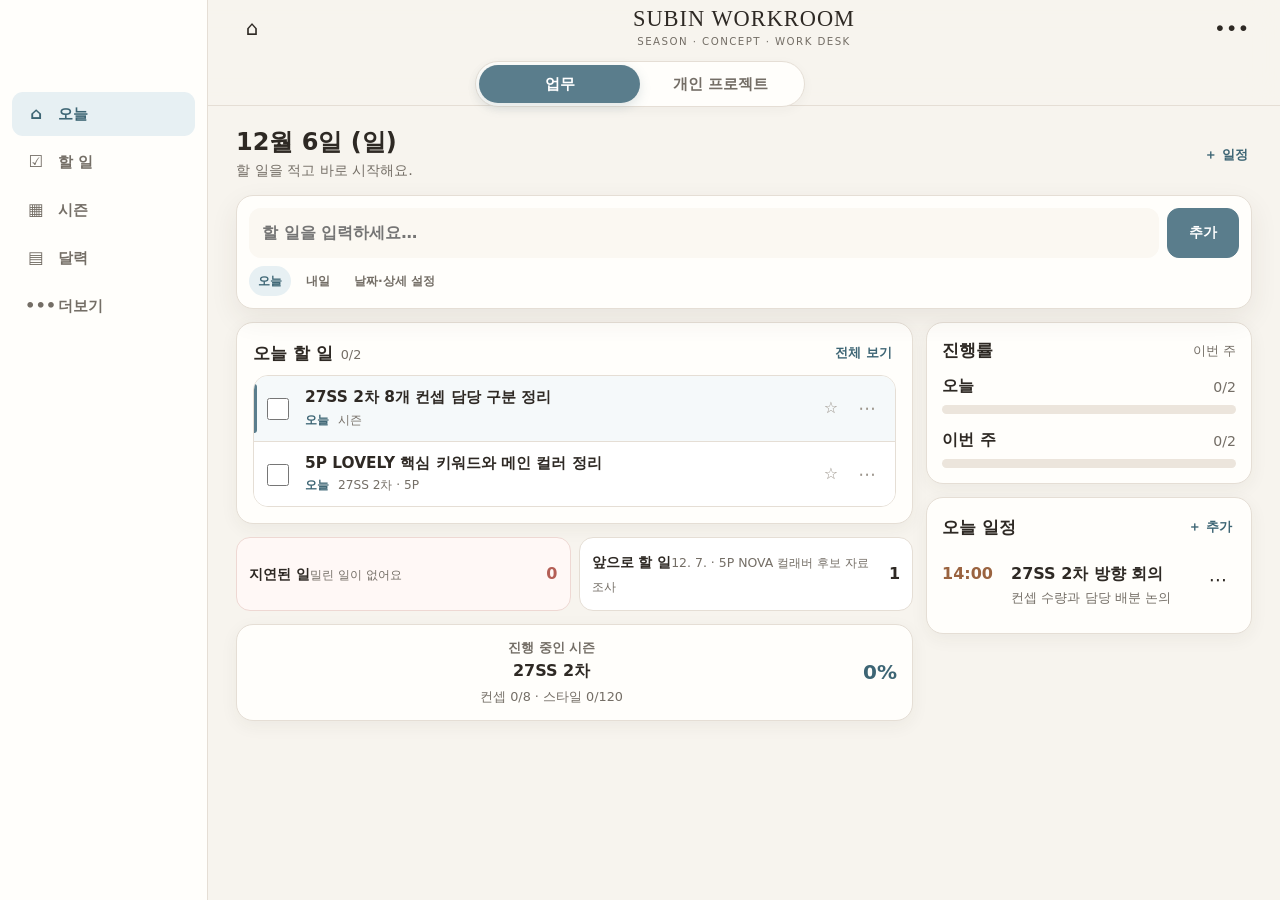
==== commit 3d69efee: "Update to v7 with bug fixes - Restore projectCard/projectStatusLabel accidentally removed in v7   (p" ====
--- a/index.html
+++ b/index.html
@@ -7,7 +7,7 @@
       content="width=device-width, initial-scale=1, viewport-fit=cover"
     />
     <meta name="theme-color" content="#F7F4EE" />
-    <title>SUBIN WORKROOM v6 · Atelier</title>
+    <title>SUBIN WORKROOM v7 · Focus</title>
     <style>
       :root {
         --bg: #f7f4ee;
@@ -2738,6 +2738,264 @@
           min-height: 2.45em;
         }
       }
+
+
+      /* ===== v7 QUICK TASK FLOW ======================================= */
+      .page-head.today-head { margin-bottom: 13px; align-items: center; }
+      .today-head p { margin-top: 3px; }
+      .task-composer {
+        padding: 12px;
+        margin-bottom: 13px;
+        position: sticky;
+        top: 132px;
+        z-index: 18;
+        box-shadow: 0 10px 28px rgba(61, 52, 43, 0.08);
+      }
+      .task-composer-row {
+        display: grid;
+        grid-template-columns: minmax(0, 1fr) auto;
+        gap: 8px;
+      }
+      .task-composer .input {
+        min-height: 50px;
+        border-color: transparent;
+        background: var(--paper2);
+        font-weight: 750;
+      }
+      .task-composer .btn { min-height: 50px; min-width: 72px; }
+      .composer-options {
+        display: flex;
+        gap: 6px;
+        flex-wrap: wrap;
+        margin-top: 8px;
+      }
+      .composer-options button {
+        border: 0;
+        border-radius: 999px;
+        background: transparent;
+        color: var(--muted);
+        padding: 6px 9px;
+        font-size: 0.78rem;
+        font-weight: 800;
+      }
+      .composer-options button:hover { background: var(--paper2); color: var(--blue2); }
+      .composer-options button.on { background: var(--blueSoft); color: var(--blue2); }
+      .today-workspace {
+        display: grid;
+        grid-template-columns: minmax(0, 1.35fr) minmax(290px, 0.65fr);
+        gap: 13px;
+        align-items: start;
+      }
+      .today-main, .today-side { display: grid; gap: 13px; }
+      .task-board { padding: 16px; }
+      .task-board .section-head { margin-bottom: 8px; }
+      .task-board-title { display: flex; align-items: baseline; gap: 8px; }
+      .task-board-title span { font-size: 0.8rem; color: var(--muted); }
+      .task-group + .task-group { margin-top: 14px; }
+      .task-group-head {
+        display: flex;
+        align-items: center;
+        justify-content: space-between;
+        gap: 10px;
+        padding: 0 2px 7px;
+        font-size: 0.79rem;
+        color: var(--muted);
+        font-weight: 850;
+      }
+      .task-group-head strong { color: var(--ink); }
+      .task-list {
+        display: block;
+        border: 1px solid var(--line);
+        border-radius: 15px;
+        overflow: hidden;
+        background: white;
+      }
+      .task-row {
+        display: grid;
+        grid-template-columns: 28px minmax(0, 1fr) auto;
+        gap: 10px;
+        align-items: center;
+        padding: 11px 11px 11px 13px;
+        border: 0;
+        border-bottom: 1px solid var(--line);
+        border-radius: 0;
+        background: white;
+        position: relative;
+      }
+      .task-row:last-child { border-bottom: 0; }
+      .task-row:hover { background: #fcfaf6; }
+      .task-row.is-first { background: #f5f9fa; }
+      .task-row.is-first::before,
+      .task-row.is-pinned::before,
+      .task-row.is-overdue::before {
+        content: "";
+        position: absolute;
+        left: 0;
+        top: 8px;
+        bottom: 8px;
+        width: 3px;
+        border-radius: 0 4px 4px 0;
+        background: var(--blue);
+      }
+      .task-row.is-pinned::before { background: var(--red); }
+      .task-row.is-overdue::before { background: var(--red); }
+      .task-open {
+        min-width: 0;
+        border: 0;
+        background: transparent;
+        padding: 0;
+        text-align: left;
+        cursor: pointer;
+      }
+      .task-title { font-size: 0.96rem; font-weight: 820; line-height: 1.35; }
+      .task-meta {
+        display: flex;
+        gap: 5px 9px;
+        align-items: center;
+        flex-wrap: wrap;
+        margin-top: 4px;
+        font-size: 0.76rem;
+        color: var(--muted);
+      }
+      .task-meta .meta-danger { color: var(--red); font-weight: 800; }
+      .task-meta .meta-strong { color: var(--blue2); font-weight: 800; }
+      .task-note { display: none; }
+      .task-inline-actions { display: flex; align-items: center; gap: 2px; }
+      .task-star,
+      .task-more {
+        width: 34px;
+        height: 34px;
+        display: grid;
+        place-items: center;
+        border: 0;
+        border-radius: 10px;
+        background: transparent;
+        color: #9b948b;
+        font-size: 1rem;
+      }
+      .task-star.on { color: var(--red); background: var(--redSoft); }
+      .task-more { font-size: 1.1rem; }
+      .task-star:hover, .task-more:hover { background: var(--paper2); }
+      .task-check { width: 22px; height: 22px; }
+      .completed-fold {
+        margin-top: 12px;
+        border-top: 1px dashed var(--line);
+        padding-top: 8px;
+      }
+      .completed-fold summary {
+        cursor: pointer;
+        color: var(--muted);
+        font-size: 0.82rem;
+        font-weight: 800;
+        padding: 5px 2px;
+      }
+      .completed-fold .task-list { margin-top: 7px; opacity: 0.78; }
+      .attention-row {
+        display: grid;
+        grid-template-columns: repeat(2, minmax(0, 1fr));
+        gap: 8px;
+      }
+      .attention-button {
+        border: 1px solid var(--line);
+        border-radius: 14px;
+        background: white;
+        padding: 12px;
+        text-align: left;
+        display: flex;
+        align-items: center;
+        justify-content: space-between;
+        gap: 8px;
+      }
+      .attention-button b { font-size: 0.87rem; }
+      .attention-button span { font-size: 0.78rem; color: var(--muted); }
+      .attention-button.red { background: #fff8f6; border-color: #eed8d3; }
+      .attention-button.red strong { color: var(--red); }
+      .today-progress-card { padding: 15px; }
+      .today-progress-card .progress-line { margin-bottom: 7px; }
+      .today-progress-card .track { height: 9px; }
+      .today-event-card { padding: 15px; }
+      .today-event-card .event-row { grid-template-columns: 58px minmax(0, 1fr) auto; padding: 10px 0; }
+      .season-mini-link {
+        padding: 13px 15px;
+        display: grid;
+        grid-template-columns: minmax(0, 1fr) auto;
+        align-items: center;
+        gap: 12px;
+      }
+      .season-mini-link h3 { margin: 2px 0 5px; font-size: 1rem; }
+      .season-mini-link p { margin: 0; font-size: 0.8rem; color: var(--muted); }
+      .season-mini-link strong { font-size: 1.25rem; color: var(--blue2); }
+      .tasks-toolbar {
+        padding: 12px;
+        margin-bottom: 12px;
+      }
+      .tasks-toolbar-top {
+        display: grid;
+        grid-template-columns: minmax(0, 1fr) auto;
+        gap: 8px;
+      }
+      .task-filter-row { display: flex; gap: 6px; overflow: auto; padding-top: 9px; }
+      .task-filter-row .chip { padding: 7px 11px; font-size: 0.79rem; }
+      .task-section { margin-bottom: 11px; }
+      .task-section[hidden] { display: none; }
+      .task-section .section-head { margin-bottom: 8px; }
+      .task-section .section-head h3 { font-size: 0.98rem; }
+      .task-section .section-head span { font-size: 0.78rem; color: var(--muted); }
+      .more-grid { display: grid; grid-template-columns: repeat(2, minmax(0, 1fr)); gap: 12px; }
+      .more-card {
+        padding: 18px;
+        min-height: 150px;
+        display: flex;
+        flex-direction: column;
+        justify-content: space-between;
+        cursor: pointer;
+      }
+      .more-card h3 { margin: 6px 0 5px; }
+      .more-card p { margin: 0; color: var(--muted); font-size: 0.88rem; }
+      .more-card .more-icon { font-size: 1.55rem; }
+      .form-primary { display: grid; gap: 12px; }
+      .task-details { margin-top: 2px; }
+      .task-details summary {
+        cursor: pointer;
+        font-weight: 850;
+        color: var(--blue2);
+        padding: 9px 0;
+      }
+      .task-form-actions {
+        position: sticky;
+        bottom: -18px;
+        background: linear-gradient(transparent, var(--paper) 18%);
+        padding: 22px 0 2px;
+        display: grid;
+        grid-template-columns: 1fr auto;
+        gap: 8px;
+      }
+      .delete-text { color: var(--red) !important; }
+      .fab.is-hidden { display: none; }
+      @media (max-width: 760px) {
+        .task-composer { top: 124px; }
+        .today-workspace { grid-template-columns: 1fr; }
+        .today-side { grid-template-columns: 1fr; }
+        .more-grid { grid-template-columns: 1fr; }
+      }
+      @media (max-width: 520px) {
+        .page-head.today-head { align-items: flex-start; }
+        .task-composer { top: 120px; padding: 9px; }
+        .task-composer-row { grid-template-columns: minmax(0, 1fr) 64px; }
+        .task-composer .input, .task-composer .btn { min-height: 47px; }
+        .composer-options { margin-top: 5px; }
+        .composer-options button { padding: 5px 7px; }
+        .task-board { padding: 12px; }
+        .task-row { grid-template-columns: 25px minmax(0, 1fr) auto; padding: 11px 8px 11px 11px; gap: 8px; }
+        .task-inline-actions { gap: 0; }
+        .task-more { display: none; }
+        .task-star { width: 32px; height: 32px; }
+        .attention-row { grid-template-columns: 1fr 1fr; }
+        .today-event-card .event-row { grid-template-columns: 52px minmax(0, 1fr) auto; }
+        .tasks-toolbar-top { grid-template-columns: 1fr; }
+        .tasks-toolbar-top .btn { display: none; }
+      }
+
     </style>
   </head>
   <body>
@@ -3322,10 +3580,13 @@
         if (!d || typeof d !== "object") return migrateToV6(defaultState());
         d.version = 6;
         d.settings = Object.assign(
-          { calendarScope: "workspace" },
+          { calendarScope: "workspace", taskFilter: "all", quickDate: todayISO() },
           defaultState().settings,
           d.settings || {},
         );
+        // 지난 세션에서 고른 빠른 추가 날짜가 과거로 남아 있으면 오늘로 되돌린다
+        if (!d.settings.quickDate || d.settings.quickDate < todayISO())
+          d.settings.quickDate = todayISO();
         [
           "tasks",
           "seasons",
@@ -3557,71 +3818,40 @@
           (t) => t.workspace === state.settings.workspace,
         );
       }
-      function firstTask() {
+      // 빠른 추가에 쓸 날짜: 과거로 남아 있으면 오늘로 보정
+      function activeQuickDate() {
         const t = todayISO(),
-          tasks = tasksForWorkspace().filter(
-            (x) => !x.done && x.kind === "task",
-          );
-        if (!tasks.length) return null;
-        return [...tasks].sort((a, b) => score(b) - score(a))[0];
-        function score(x) {
-          let n = 0;
-          if (x.date < t) n += 100;
-          if (x.pinned) n += 85;
-          if (x.date === t) n += 70;
-          if (x.date === addDays(t, 1)) n += 35;
-          if (x.priority === "high") n += 25;
-          if (x.category === "season") n += 10;
-          if (x.category === "trip") n += 8;
-          if (x.conceptId) {
-            const f = findConcept(x.conceptId);
-            if (f) {
-              if (dd(f.c.deadline) !== null)
-                n += Math.max(0, 15 - (dd(f.c.deadline) || 0));
-              const pi = paceInfo(f.c);
-              if (pi.cls === "red") n += 12;
-              else if (pi.cls === "yellow") n += 6;
-            }
-          }
-          return n;
-        }
-      }
-      function firstReason(t) {
-        const today = todayISO();
-        if (t.pinned) return "숩이 오늘 꼭 하겠다고 지정한 업무예요.";
-        if (t.date < today)
-          return "마감이 지난 업무라 가장 먼저 정리해야 해요.";
-        if (t.date === today && t.priority === "high")
-          return "오늘 마감이면서 중요도가 높아 먼저 시작하는 게 안전해요.";
-        if (t.date === today)
-          return "오늘 예정된 업무 중 바로 실행할 수 있는 항목이에요.";
-        if (t.priority === "high")
-          return "중요도가 높고 뒤 작업에 영향을 주는 업무예요.";
-        return "다가오는 일정 중 우선순위가 가장 높아요.";
+          q = state.settings.quickDate;
+        return q && q >= t ? q : t;
       }
       function renderNav() {
         const work = [
             ["today", "⌂", "오늘"],
-            ["season", "▦", "시즌·컨셉"],
+            ["tasks", "☑", "할 일"],
+            ["season", "▦", "시즌"],
             ["calendar", "▤", "달력"],
-            ["trend", "✣", "트렌드·서치"],
-            ["trip", "✈", "출장"],
+            ["more", "•••", "더보기"],
           ],
           personal = [
             ["today", "⌂", "오늘"],
+            ["tasks", "☑", "할 일"],
             ["projects", "▦", "프로젝트"],
             ["calendar", "▤", "달력"],
-            ["ideas", "✣", "아이디어"],
-            ["memo", "□", "메모"],
+            ["more", "•••", "더보기"],
           ];
         const items = state.settings.workspace === "work" ? work : personal;
+        const groupedTabs = state.settings.workspace === "work"
+          ? ["more", "trend", "trip"]
+          : ["more", "ideas", "memo"];
         $("#navInner").innerHTML = items
-          .map(
-            ([id, ic, tx]) =>
-              `<button data-tab="${id}" class="${state.settings.tab === id ? "on" : ""}"><span>${ic}</span>${tx}</button>`,
-          )
+          .map(([id, ic, tx]) => {
+            const active = id === "more"
+              ? groupedTabs.includes(state.settings.tab)
+              : state.settings.tab === id;
+            return `<button data-tab="${id}" class="${active ? "on" : ""}"><span>${ic}</span>${tx}</button>`;
+          })
           .join("");
-        $$("[data-tab]", $("#navInner")).forEach(
+        $$('[data-tab]', $("#navInner")).forEach(
           (b) =>
             (b.onclick = () => {
               state.settings.tab = b.dataset.tab;
@@ -3632,7 +3862,7 @@
       }
       function render() {
         renderNav();
-        $$("[data-workspace]").forEach((b) =>
+        $$('[data-workspace]').forEach((b) =>
           b.classList.toggle(
             "on",
             b.dataset.workspace === state.settings.workspace,
@@ -3643,8 +3873,10 @@
           (
             ({
               today: renderToday,
+              tasks: renderTasks,
               season: renderSeason,
               calendar: renderCalendar,
+              more: renderMore,
               trend: renderTrend,
               trip: renderTrip,
             })[tab] || renderToday
@@ -3653,14 +3885,18 @@
           (
             ({
               today: renderPersonalToday,
+              tasks: renderTasks,
               projects: renderProjects,
               calendar: renderCalendar,
+              more: renderMore,
               ideas: renderPersonalIdeas,
               memo: renderMemo,
             })[tab] || renderPersonalToday
           )();
         }
-        $("#fab").onclick = () =>
+        const fab = $("#fab");
+        fab.classList.toggle("is-hidden", ["today", "tasks"].includes(tab));
+        fab.onclick = () =>
           state.settings.workspace === "work" && tab === "season"
             ? openConceptChoice()
             : tab === "trend"
@@ -3675,181 +3911,196 @@
                       ? openIdeaForm()
                       : openTaskForm();
       }
-      function taskRow(t) {
-        return `<div class="task-row"><input class="task-check" type="checkbox" data-check-task="${t.id}" ${t.done ? "checked" : ""}><div><div class="task-title ${t.done ? "done" : ""}">${esc(t.title)}</div><div class="task-meta">${t.time ? `<span class="pill yellow">${esc(t.time)}</span>` : ""}<span class="pill ${t.category === "trip" ? "red" : t.category === "personal" ? "sage" : ""}">${esc(categoryLabel[t.category] || "업무")}</span>${taskLink(t) ? `<span class="pill">${esc(taskLink(t))}</span>` : ""}${t.pinned && !t.done ? '<span class="pill red">오늘 꼭</span>' : t.priority === "high" ? '<span class="pill red">중요</span>' : ""}${t.estMinutes ? `<span class="pill gray">${Number(t.estMinutes)}분</span>` : ""}</div>${t.note ? `<div class="task-note">${esc(t.note)}</div>` : ""}</div><div class="task-actions"><button class="mini" data-edit-task="${t.id}">⋯</button></div></div>`;
+      function taskRow(t, opts = {}) {
+        const today = todayISO(),
+          overdue = !t.done && t.kind === "task" && t.date < today,
+          dateText = t.date === today ? "오늘" : t.date === addDays(today, 1) ? "내일" : fmtShort(t.date),
+          link = taskLink(t),
+          rowClass = [
+            "task-row",
+            opts.first ? "is-first" : "",
+            t.pinned && !t.done ? "is-pinned" : "",
+            overdue ? "is-overdue" : "",
+          ].filter(Boolean).join(" ");
+        return `<div class="${rowClass}" data-task-row="${t.id}">
+          <input class="task-check" type="checkbox" aria-label="완료" data-check-task="${t.id}" ${t.done ? "checked" : ""}>
+          <button class="task-open" data-open-task="${t.id}">
+            <div class="task-title ${t.done ? "done" : ""}">${esc(t.title)}</div>
+            <div class="task-meta">
+              <span class="${overdue ? "meta-danger" : t.date === today ? "meta-strong" : ""}">${overdue ? "지연 · " : ""}${dateText}${t.time ? " " + esc(t.time) : ""}</span>
+              ${link ? `<span>${esc(link)}</span>` : `<span>${esc(categoryLabel[t.category] || "업무")}</span>`}
+              ${t.estMinutes ? `<span>${Number(t.estMinutes)}분</span>` : ""}
+            </div>
+          </button>
+          <div class="task-inline-actions">
+            <button class="task-star ${t.pinned && !t.done ? "on" : ""}" data-toggle-pin="${t.id}" aria-label="오늘 꼭">${t.pinned && !t.done ? "★" : "☆"}</button>
+            <button class="task-more" data-edit-task="${t.id}" aria-label="수정">⋯</button>
+          </div>
+        </div>`;
       }
       function bindTaskRows(root = view) {
-        $$("[data-check-task]", root).forEach(
+        $$('[data-check-task]', root).forEach(
           (c) =>
-            (c.onchange = () => {
+            (c.onchange = (e) => {
+              e.stopPropagation();
               const t = state.tasks.find((x) => x.id === c.dataset.checkTask);
+              if (!t) return;
               t.done = c.checked;
               t.updatedAt = now();
-              save();
+              save(c.checked ? "완료했어요." : "완료를 취소했어요.");
               render();
             }),
         );
-        $$("[data-edit-task]", root).forEach(
+        $$('[data-open-task]', root).forEach(
+          (b) => (b.onclick = () => openTaskForm(b.dataset.openTask)),
+        );
+        $$('[data-edit-task]', root).forEach(
           (b) => (b.onclick = () => openTaskForm(b.dataset.editTask)),
+        );
+        $$('[data-toggle-pin]', root).forEach(
+          (b) =>
+            (b.onclick = (e) => {
+              e.stopPropagation();
+              const t = state.tasks.find((x) => x.id === b.dataset.togglePin);
+              if (!t) return;
+              t.pinned = !t.pinned;
+              t.updatedAt = now();
+              save(t.pinned ? "오늘 꼭 할 일로 표시했어요." : "오늘 꼭 표시를 해제했어요.");
+              render();
+            }),
         );
       }
       function renderToday() {
         const t = todayISO(),
-          ft = firstTask(),
           tasks = tasksForWorkspace(),
           todayTasks = tasks.filter((x) => x.date === t && x.kind === "task"),
+          openToday = todayTasks
+            .filter((x) => !x.done)
+            .sort((a, b) => Number(b.pinned) - Number(a.pinned) || ({ high: 0, medium: 1, low: 2 }[a.priority] - { high: 0, medium: 1, low: 2 }[b.priority]) || (a.createdAt || "").localeCompare(b.createdAt || "")),
+          completedToday = todayTasks.filter((x) => x.done),
           todayEvents = tasks
             .filter((x) => x.date === t && x.kind === "event")
             .sort((a, b) => (a.time || "").localeCompare(b.time || "")),
+          overdue = tasks
+            .filter((x) => !x.done && x.kind === "task" && x.date < t)
+            .sort((a, b) => a.date.localeCompare(b.date)),
+          upcoming = tasks
+            .filter((x) => !x.done && x.kind === "task" && x.date > t)
+            .sort((a, b) => a.date.localeCompare(b.date)),
           [ws, we] = weekRange(),
-          weekTasks = tasks.filter(
-            (x) => x.kind === "task" && x.date >= ws && x.date <= we,
-          ),
-          overdue = tasks.filter(
-            (x) => !x.done && x.kind === "task" && x.date < t,
-          ),
-          due = tasks.filter(
-            (x) => !x.done && x.kind === "task" && x.date === t,
-          ),
-          soon = tasks.filter(
-            (x) =>
-              !x.done &&
-              x.kind === "task" &&
-              x.date > t &&
-              x.date <= addDays(t, 3),
-          );
-        const s = seasonById(),
+          weekTasks = tasks.filter((x) => x.kind === "task" && x.date >= ws && x.date <= we),
+          s = seasonById(),
           r = roundById(s),
           ss = seasonStats(s, r),
-          trip = state.trips.find((x) => x.active),
-          brief = [...state.briefings].sort((a, b) =>
-            b.date.localeCompare(a.date),
-          )[0],
-          todayDone = todayTasks.filter((x) => x.done).length,
+          todayDone = completedToday.length,
           weekDone = weekTasks.filter((x) => x.done).length;
         view.innerHTML = `
-<div class="page-head compact-head"><div><h2>${fmtDate(t)}</h2><p>오늘 먼저 할 일과 시즌 흐름을 빠르게 확인해요.</p></div><div class="head-actions"><button class="btn primary compact-action" data-add-task>＋ 할 일</button><button class="btn compact-action" data-add-event>＋ 일정</button></div></div>
-<div class="today-top">
- <section class="card priority-card focus-card">${ft ? `<div class="priority-heading"><div><div class="eyebrow">오늘의 첫 작업</div><h2>${esc(ft.title)}</h2></div><span class="badge ${ft.date < t ? "red" : "yellow"}">${ft.pinned ? "오늘 꼭" : ft.date < t ? "지연" : ft.date === t ? "오늘" : "예정"}</span></div><div class="priority-meta"><span class="pill">${esc(taskLink(ft) || categoryLabel[ft.category] || "업무")}</span><span class="pill ${ft.date < t ? "red" : "yellow"}">${ft.date === t ? "오늘" : fmtShort(ft.date)}${ft.time ? " " + esc(ft.time) : ""}</span>${ft.estMinutes ? `<span class="pill gray">약 ${Number(ft.estMinutes)}분</span>` : ""}<button class="pill purple" style="border:0;cursor:pointer" data-cycle-priority="${ft.id}" title="우선순위 변경">중요도 ${ft.priority === "high" ? "높음" : ft.priority === "medium" ? "보통" : "낮음"} ↻</button></div><div class="next-box compact-next"><b>다음 행동</b>${esc(ft.note || "작업을 열고 첫 단계부터 시작")}</div><div class="reason">${esc(firstReason(ft))}</div><div class="priority-actions"><button class="btn primary" data-start-task="${ft.id}">시작하기</button><button class="btn soft" data-done-first="${ft.id}">완료</button><button class="btn" data-edit-task="${ft.id}">수정</button></div>` : `<div class="empty compact-empty"><b>지금 예정된 할 일이 없어요</b><span>오늘 할 일을 한 줄로 추가해보세요.</span></div>`}</section>
- <div class="today-rail">
-  <section class="card progress-card progress-compact"><div class="progress-duo"><div><div class="progress-line"><b>오늘</b><span>${todayDone}/${todayTasks.length}</span></div><div class="track"><div class="fill" style="width:${pct(todayDone, todayTasks.length)}%"></div></div></div><div><div class="progress-line"><b>이번 주</b><span>${weekDone}/${weekTasks.length}</span></div><div class="track"><div class="fill sage" style="width:${pct(weekDone, weekTasks.length)}%"></div></div></div></div><div class="season-progress-line"><div><b>${esc(s.name)} ${esc(r.name)}</b><span>${ss.done}/${ss.target} 스타일</span></div><strong>${ss.pct}%</strong></div><div class="track"><div class="fill yellow" style="width:${ss.pct}%"></div></div></section>
-  <section class="card quick-card"><div class="section-head"><h3>빠른 추가</h3><button class="btn text" data-detailed>상세 입력</button></div><div class="quick-add"><input class="input" id="quickTask" placeholder="예: 5P NOVA 메인 문구 정리"><button class="btn primary" id="quickAddBtn">추가</button></div></section>
- </div>
-</div>
-<div class="today-middle">
- <section class="card section compact-section"><div class="section-head"><h3>오늘 일정</h3><button class="btn text" data-add-event>＋ 일정</button></div>${todayEvents.length ? `<div class="timeline">${todayEvents.map((e) => `<div class="event-row"><div class="event-time">${esc(e.time || "종일")}</div><div><div class="event-title">${esc(e.title)}</div>${e.note ? `<div class="event-note">${esc(e.note)}</div>` : ""}</div><button class="mini" data-edit-task="${e.id}">⋯</button></div>`).join("")}</div>` : `<div class="empty compact-empty"><b>오늘 일정이 없어요</b><span>미팅·컨펌 시간을 추가하면 보여요.</span></div>`}</section>
- <section class="card section compact-section"><div class="section-head"><h3>놓치면 안 되는 것</h3><button class="btn text" data-go-calendar>달력 보기</button></div><div class="alert-grid"><div class="alert-card red"><b>지연됨 <span>${overdue.length}건</span></b><p>${esc(overdue[0]?.title || "없음")}</p></div><div class="alert-card yellow"><b>오늘 마감 <span>${due.length}건</span></b><p>${esc(due[0]?.title || "없음")}</p></div><div class="alert-card blue"><b>3일 이내 <span>${soon.length}건</span></b><p>${esc(soon[0]?.title || "없음")}</p></div></div></section>
-</div>
-<section class="card season-summary season-pulse"><div class="season-titleline"><div><div class="eyebrow">진행 중인 시즌</div><h3>${esc(s.name)} ${esc(r.name)}</h3><p>${esc(r.label)} · 컨셉 ${ss.confirmed}/${ss.totalConcepts} 확정 · 스타일 ${ss.done}/${ss.target} 완료</p></div><button class="btn soft" data-go-season>시즌 보드 열기</button></div><div class="season-stats season-mini-grid">${r.pGroups
-          .map((p, i) => {
-            const x = pStats(p),
-              tones = ["coral", "mint", "lavender", "butter"];
-            return `<div class="season-stat ${tones[i % 4]}"><div><b>${esc(p.label)}</b><span>${esc(p.month)}</span></div><strong>${x.pct}%</strong><div class="track"><div class="fill" style="width:${x.pct}%"></div></div><small>${x.completed}/${x.base || p.targetTotal} 완료</small></div>`;
-          })
-          .join("")}</div></section>
-<div class="today-lower">
- <section class="card section compact-section"><div class="section-head"><h3>오늘 할 일</h3><button class="btn text" data-add-task>＋ 추가</button></div>${
-   todayTasks.length
-     ? `<div class="task-list">${todayTasks
-         .sort((a, b) => Number(a.done) - Number(b.done))
-         .map(taskRow)
-         .join("")}</div>`
-     : `<div class="empty compact-empty"><b>오늘 할 일이 없어요</b></div>`
- }</section>
- <div class="support-stack">${trip ? tripMiniCard(trip) : `<section class="card mini-support"><div><b>출장 준비</b><p>진행 중인 출장이 없어요.</p></div><button class="btn text" data-create-trip>＋ 만들기</button></section>`}<section class="card mini-support briefing-mini"><div><b>오늘의 트렌드 브리핑</b>${brief ? (brief.core || []).length ? `<ul>${(brief.core || []).slice(0, 3).map((x) => `<li>${esc(x)}</li>`).join("")}</ul>` : `<p>${esc(brief.title)}</p>` : `<p>저장된 브리핑이 없어요.</p>`}</div><button class="btn text" data-go-brief>전체 보기</button></section></div>
+<div class="page-head today-head"><div><h2>${fmtDate(t)}</h2><p>할 일을 적고 바로 시작해요.</p></div><button class="btn text" data-add-event>＋ 일정</button></div>
+<section class="card task-composer">
+  <div class="task-composer-row"><input class="input" id="quickTask" autocomplete="off" placeholder="할 일을 입력하세요…"><button class="btn primary" id="quickAddBtn">추가</button></div>
+  <div class="composer-options"><button class="${activeQuickDate() === t ? "on" : ""}" data-quick-date="${t}">오늘</button><button class="${state.settings.quickDate === addDays(t, 1) ? "on" : ""}" data-quick-date="${addDays(t, 1)}">내일</button><button data-detailed>날짜·상세 설정</button></div>
+</section>
+<div class="today-workspace">
+  <div class="today-main">
+    <section class="card task-board">
+      <div class="section-head"><div class="task-board-title"><h3>오늘 할 일</h3><span>${todayDone}/${todayTasks.length}</span></div><button class="btn text" data-go-tasks>전체 보기</button></div>
+      ${openToday.length ? `<div class="task-list">${openToday.map((x, i) => taskRow(x, { first: i === 0 })).join("")}</div>` : `<div class="empty compact-empty"><b>오늘 남은 할 일이 없어요</b><span>위 입력창에서 바로 추가해보세요.</span></div>`}
+      ${completedToday.length ? `<details class="completed-fold"><summary>완료한 일 ${completedToday.length}개</summary><div class="task-list">${completedToday.map((x) => taskRow(x)).join("")}</div></details>` : ""}
+    </section>
+    <div class="attention-row">
+      <button class="attention-button red" data-task-filter="overdue"><div><b>지연된 일</b><span>${overdue[0] ? esc(overdue[0].title) : "밀린 일이 없어요"}</span></div><strong>${overdue.length}</strong></button>
+      <button class="attention-button" data-task-filter="upcoming"><div><b>앞으로 할 일</b><span>${upcoming[0] ? `${fmtShort(upcoming[0].date)} · ${esc(upcoming[0].title)}` : "예정된 일이 없어요"}</span></div><strong>${upcoming.length}</strong></button>
+    </div>
+    <button class="card season-mini-link" data-go-season>
+      <div><div class="eyebrow">진행 중인 시즌</div><h3>${esc(s.name)} ${esc(r.name)}</h3><p>컨셉 ${ss.confirmed}/${ss.totalConcepts} · 스타일 ${ss.done}/${ss.target}</p></div><strong>${ss.pct}%</strong>
+    </button>
+  </div>
+  <aside class="today-side">
+    <section class="card today-progress-card"><div class="section-head"><h3>진행률</h3><span class="subtle">이번 주</span></div><div class="progress-line"><b>오늘</b><span>${todayDone}/${todayTasks.length}</span></div><div class="track"><div class="fill" style="width:${pct(todayDone, todayTasks.length)}%"></div></div><div class="progress-line" style="margin-top:14px"><b>이번 주</b><span>${weekDone}/${weekTasks.length}</span></div><div class="track"><div class="fill sage" style="width:${pct(weekDone, weekTasks.length)}%"></div></div></section>
+    <section class="card today-event-card"><div class="section-head"><h3>오늘 일정</h3><button class="btn text" data-add-event>＋ 추가</button></div>${todayEvents.length ? `<div class="timeline">${todayEvents.map((e) => `<div class="event-row"><div class="event-time">${esc(e.time || "종일")}</div><button class="task-open" data-open-task="${e.id}"><div class="event-title">${esc(e.title)}</div>${e.note ? `<div class="event-note">${esc(e.note)}</div>` : ""}</button><button class="mini" data-edit-task="${e.id}">⋯</button></div>`).join("")}</div>` : `<div class="empty compact-empty"><b>오늘 일정이 없어요</b><span>미팅이나 컨펌 시간을 추가하세요.</span></div>`}</section>
+  </aside>
 </div>`;
         bindTaskRows();
-        $$("[data-add-task]").forEach(
-          (b) => (b.onclick = () => openTaskForm()),
-        );
-        $$("[data-add-event]").forEach(
-          (b) => (b.onclick = () => openTaskForm("", "event")),
-        );
-        $("[data-detailed]")?.addEventListener("click", () => openTaskForm());
-        $("[data-done-first]")?.addEventListener("click", (e) => {
-          const x = state.tasks.find(
-            (t2) => t2.id === e.currentTarget.dataset.doneFirst,
-          );
-          if (!x) return;
-          x.done = true;
-          x.updatedAt = now();
-          save("첫 작업을 완료했어요. 수고했어요!");
-          render();
-        });
-        $("[data-cycle-priority]")?.addEventListener("click", (e) => {
-          const x = state.tasks.find(
-            (t2) => t2.id === e.currentTarget.dataset.cyclePriority,
-          );
-          if (!x) return;
-          x.priority =
-            x.priority === "high"
-              ? "medium"
-              : x.priority === "medium"
-                ? "low"
-                : "high";
-          x.updatedAt = now();
-          save("우선순위를 바꿨어요.");
-          render();
-        });
-        $("[data-start-task]")?.addEventListener("click", (e) => {
-          const x = state.tasks.find(
-            (t) => t.id === e.currentTarget.dataset.startTask,
-          );
-          x.note = x.note || "진행 중";
-          x.updatedAt = now();
-          save("첫 작업을 시작했어요.");
-          openTaskForm(x.id);
-        });
-        $("[data-go-calendar]")?.addEventListener("click", () => {
-          state.settings.tab = "calendar";
+        $$('[data-add-event]').forEach((b) => (b.onclick = () => openTaskForm("", "event", { date: t })));
+        $('[data-detailed]')?.addEventListener('click', () => openTaskForm("", "task", { date: activeQuickDate() }));
+        $$('[data-quick-date]').forEach((b) => (b.onclick = () => {
+          state.settings.quickDate = b.dataset.quickDate;
+          $$('[data-quick-date]').forEach((x) => x.classList.toggle('on', x === b));
+          $('#quickTask').focus();
+        }));
+        $('[data-go-tasks]')?.addEventListener('click', () => {
+          state.settings.tab = 'tasks';
+          state.settings.taskFilter = 'all';
           save();
           render();
         });
-        $("[data-go-season]")?.addEventListener("click", () => {
-          state.settings.tab = "season";
+        $$('[data-task-filter]').forEach((b) => (b.onclick = () => {
+          state.settings.tab = 'tasks';
+          state.settings.taskFilter = b.dataset.taskFilter;
           save();
           render();
-        });
-        $("[data-create-trip]")?.addEventListener("click", () =>
-          openTripForm(),
-        );
-        $("[data-go-brief]")?.addEventListener("click", () => {
-          state.settings.tab = "trend";
-          state.settings.trendTab = "briefings";
+        }));
+        $('[data-go-season]')?.addEventListener('click', () => {
+          state.settings.tab = 'season';
           save();
           render();
         });
         const addQuick = () => {
-          const el = $("#quickTask"),
-            v = el.value.trim();
+          const el = $('#quickTask'), v = el.value.trim();
           if (!v) return;
           state.tasks.unshift({
-            id: uid("task"),
-            workspace: "work",
-            kind: "task",
-            title: v,
-            date: t,
-            time: "",
-            category: "general",
-            priority: "medium",
-            done: false,
-            note: "",
-            createdAt: now(),
-            updatedAt: now(),
+            id: uid('task'), workspace: state.settings.workspace, kind: 'task', title: v,
+            date: activeQuickDate(), time: '', category: state.settings.workspace === 'personal' ? 'personal' : 'general',
+            priority: 'medium', pinned: false, done: false, note: '', createdAt: now(), updatedAt: now(),
           });
-          save("오늘 할 일에 추가했어요.");
+          state.settings.quickDate = t;
+          save('할 일을 추가했어요.');
           render();
         };
-        $("#quickAddBtn").onclick = addQuick;
-        $("#quickTask").onkeydown = (e) => {
-          if (e.key === "Enter") addQuick();
+        $('#quickAddBtn').onclick = addQuick;
+        $('#quickTask').onkeydown = (e) => { if (e.key === 'Enter') addQuick(); };
+      }
+      function renderTasks() {
+        const today = todayISO(), tasks = tasksForWorkspace().filter((x) => x.kind === 'task'), filter = state.settings.taskFilter || 'all';
+        const groups = [
+          { id: 'overdue', title: '지연됨', items: tasks.filter((x) => !x.done && x.date < today).sort((a, b) => a.date.localeCompare(b.date)) },
+          { id: 'today', title: '오늘', items: tasks.filter((x) => !x.done && x.date === today).sort((a, b) => Number(b.pinned) - Number(a.pinned)) },
+          { id: 'week', title: '이번 주', items: tasks.filter((x) => !x.done && x.date > today && x.date <= addDays(today, 7)).sort((a, b) => a.date.localeCompare(b.date)) },
+          { id: 'upcoming', title: '나중에', items: tasks.filter((x) => !x.done && x.date > addDays(today, 7)).sort((a, b) => a.date.localeCompare(b.date)) },
+          { id: 'done', title: '완료됨', items: tasks.filter((x) => x.done).sort((a, b) => (b.updatedAt || '').localeCompare(a.updatedAt || '')).slice(0, 50) },
+        ];
+        const shown = filter === 'all' ? groups : filter === 'upcoming' ? groups.filter((g) => ['week', 'upcoming'].includes(g.id)) : groups.filter((g) => g.id === filter);
+        view.innerHTML = `<div class="page-head compact-head"><div><h2>할 일</h2><p>날짜별로 모아보고 제목을 눌러 바로 수정해요.</p></div><button class="btn primary compact-action" data-add-task>＋ 새 할 일</button></div>
+          <section class="card tasks-toolbar"><div class="tasks-toolbar-top"><input class="input" id="taskSearch" placeholder="할 일 검색"><button class="btn" data-add-task>＋ 추가</button></div><div class="task-filter-row">${[['all','전체'],['overdue','지연'],['today','오늘'],['week','이번 주'],['upcoming','앞으로'],['done','완료']].map(([id, label]) => `<button class="chip ${filter === id ? 'on' : ''}" data-set-task-filter="${id}">${label}</button>`).join('')}</div></section>
+          ${shown.map((g) => `<section class="card section task-section" data-task-section="${g.id}"><div class="section-head"><h3>${g.title}</h3><span>${g.items.length}개</span></div>${g.items.length ? `<div class="task-list">${g.items.map((x) => taskRow(x)).join('')}</div>` : `<div class="empty compact-empty"><b>해당하는 할 일이 없어요</b></div>`}</section>`).join('')}`;
+        bindTaskRows();
+        $$('[data-add-task]').forEach((b) => b.onclick = () => openTaskForm('', 'task', { date: today }));
+        $$('[data-set-task-filter]').forEach((b) => b.onclick = () => { state.settings.taskFilter = b.dataset.setTaskFilter; save(); render(); });
+        $('#taskSearch').oninput = (e) => {
+          const q = e.target.value.trim().toLowerCase();
+          $$('[data-task-row]').forEach((row) => { const title = $('.task-title', row)?.textContent.toLowerCase() || ''; row.style.display = !q || title.includes(q) ? '' : 'none'; });
+          $$('[data-task-section]').forEach((section) => {
+            const rows = $$('[data-task-row]', section), visible = rows.some((row) => row.style.display !== 'none');
+            section.hidden = !!q && !visible;
+          });
         };
       }
-      function tripMiniCard(trip) {
-        const items = trip.stages.flatMap((s) => s.items || []),
-          done = items.filter((i) => i.done).length;
-        return `<section class="trip-banner"><div class="eyebrow">진행 중인 출장 · ${dday(trip.startDate)}</div><h3>${esc(trip.name)}</h3><div class="subtle">${esc(trip.destination || "목적지 미정")} · 준비 ${done}/${items.length}</div><div class="track" style="margin-top:12px"><div class="fill sage" style="width:${pct(done, items.length)}%"></div></div><button class="btn text" style="margin-top:8px" data-go-trip>출장 준비 열기 →</button></section>`;
-      }
+
+      function renderMore() {
+        const work = state.settings.workspace === 'work';
+        const items = work
+          ? [
+              ['trend', '✣', '트렌드·서치', '브랜드·레퍼런스와 브리핑을 모아봐요.'],
+              ['trip', '✈', '출장 준비', '출장 일정과 준비물을 단계별로 관리해요.'],
+            ]
+          : [
+              ['ideas', '✣', '아이디어', '떠오른 생각을 빠르게 모아둬요.'],
+              ['memo', '□', '메모', '프로젝트와 무관한 기록을 정리해요.'],
+            ];
+        view.innerHTML = `<div class="page-head"><div><h2>더보기</h2><p>자주 쓰지 않는 도구는 여기에서 열어요.</p></div></div><div class="more-grid">${items.map(([tab, icon, title, desc]) => `<section class="card more-card" data-open-more="${tab}"><div><div class="more-icon">${icon}</div><h3>${title}</h3><p>${desc}</p></div><span class="btn text">열기 →</span></section>`).join('')}</div>`;
+        $$('[data-open-more]').forEach((b) => b.onclick = () => { state.settings.tab = b.dataset.openMore; save(); render(); });
+      }
+
       function renderSeason() {
         const s = seasonById(),
           r = roundById(s),
@@ -5079,9 +5330,9 @@
           date: state.settings.selectedDate || todayISO(),
           time: "",
           endTime: "",
-          category:
-            state.settings.workspace === "personal" ? "personal" : "general",
+          category: state.settings.workspace === "personal" ? "personal" : "general",
           priority: "medium",
+          pinned: false,
           done: false,
           seasonId: "",
           roundId: "",
@@ -5091,84 +5342,109 @@
           note: "",
           ...preset,
         };
-        const s = seasonById(),
-          r = roundById(s);
+        const s = seasonById(), r = roundById(s), detailsOpen = t.kind === "event" || t.time || t.estMinutes || t.pinned || t.note || t.seasonId || t.conceptId || t.projectId;
         openModal(
-          `<div class="sheet-head"><h3>${id ? "항목 수정" : kind === "event" ? "일정 추가" : "할 일 추가"}</h3><button class="close" data-close>×</button></div><div class="form-grid"><div class="field"><label>제목</label><input class="input" id="taskTitle" value="${esc(t.title)}" placeholder="해야 할 일을 짧게 입력"></div><div class="form-3"><div class="field"><label>종류</label><select class="select" id="taskKind"><option value="task" ${t.kind === "task" ? "selected" : ""}>할 일</option><option value="event" ${t.kind === "event" ? "selected" : ""}>일정</option></select></div><div class="field"><label>날짜</label><input class="input" type="date" id="taskDate" value="${t.date || todayISO()}"></div><div class="field"><label>시간</label><input class="input" type="time" id="taskTime" value="${t.time || ""}"></div></div><div class="form-2"><div class="field"><label>분류</label><select class="select" id="taskCategory">${Object.entries(
-            categoryLabel,
-          )
-            .filter(([k]) =>
-              state.settings.workspace === "work"
-                ? k !== "personal"
-                : k === "personal",
-            )
-            .map(
-              ([k, v]) =>
-                `<option value="${k}" ${t.category === k ? "selected" : ""}>${v}</option>`,
-            )
-            .join(
-              "",
-            )}</select></div><div class="field"><label>중요도</label><select class="select" id="taskPriority"><option value="high" ${t.priority === "high" ? "selected" : ""}>높음</option><option value="medium" ${t.priority === "medium" ? "selected" : ""}>보통</option><option value="low" ${t.priority === "low" ? "selected" : ""}>낮음</option></select></div></div><div class="form-2"><div class="field"><label>예상 소요 시간(분) · 선택</label><input class="input" type="number" min="0" step="5" id="taskEst" value="${esc(t.estMinutes || "")}" placeholder="예: 60"></div><div class="field"><label>오늘 꼭</label><label style="display:flex;gap:9px;align-items:center;font-weight:600;min-height:44px"><input type="checkbox" id="taskPinned" ${t.pinned ? "checked" : ""} style="width:20px;height:20px;accent-color:var(--red)"> 오늘 꼭 해야 하는 일로 지정</label></div></div>${state.settings.workspace === "personal" && state.personalProjects.length ? `<div class="field"><label>프로젝트 연결</label><select class="select" id="taskProject"><option value="">연결 안 함</option>${state.personalProjects.map((pp) => `<option value="${pp.id}" ${t.projectId === pp.id ? "selected" : ""}>${esc(pp.name)}</option>`).join("")}</select></div>` : ""}${state.settings.workspace === "work" ? `<details class="details" ${t.seasonId || t.conceptId ? "open" : ""}><summary>시즌·컨셉 연결</summary><div class="form-grid"><div class="field"><label>판매 구간</label><select class="select" id="taskP"><option value="">연결 안 함</option>${r.pGroups.map((p) => `<option value="${p.id}" ${t.pId === p.id ? "selected" : ""}>${esc(s.name)} ${esc(r.name)} · ${esc(p.label)}</option>`).join("")}</select></div><div class="field"><label>컨셉</label><select class="select" id="taskConcept"><option value="">P 전체 또는 미연결</option>${r.pGroups.flatMap((p) => p.concepts.map((c) => `<option value="${c.id}" data-pid="${p.id}" ${t.conceptId === c.id ? "selected" : ""}>${esc(p.label)} ${esc(c.line)} · ${esc(c.title)}</option>`)).join("")}</select></div></div></details>` : ""}<div class="field"><label>다음 행동·메모</label><textarea class="textarea" id="taskNote">${esc(t.note)}</textarea></div><button class="btn primary" id="saveTask">저장</button>${id ? '<button class="btn red" id="deleteTask">삭제</button>' : ""}</div>`,
-        );
-        $("[data-close]", sheet).onclick = closeModal;
-        $("#saveTask").onclick = () => {
-          const conceptId = $("#taskConcept")?.value || "",
-            cf = conceptId ? findConcept(conceptId) : null,
-            pId = conceptId ? cf.p.id : $("#taskP")?.value || "";
+          `<div class="sheet-head"><div><div class="eyebrow">${t.kind === "event" ? "SCHEDULE" : "TASK"}</div><h3>${id ? "항목 수정" : t.kind === "event" ? "일정 추가" : "할 일 추가"}</h3></div><button class="close" data-close>×</button></div>
+          <div class="form-primary">
+            <div class="field"><label>제목</label><input class="input" id="taskTitle" value="${esc(t.title)}" placeholder="해야 할 일을 짧게 입력"></div>
+            <div class="form-2"><div class="field"><label>날짜</label><input class="input" type="date" id="taskDate" value="${t.date || todayISO()}"></div><div class="field"><label>분류</label><select class="select" id="taskCategory">${Object.entries(categoryLabel).filter(([k]) => state.settings.workspace === "work" ? k !== "personal" : k === "personal").map(([k, v]) => `<option value="${k}" ${t.category === k ? "selected" : ""}>${v}</option>`).join("")}</select></div></div>
+          </div>
+          <details class="task-details" ${detailsOpen ? "open" : ""}><summary>＋ 상세 설정</summary><div class="form-grid">
+            <div class="form-2"><div class="field"><label>종류</label><select class="select" id="taskKind"><option value="task" ${t.kind === "task" ? "selected" : ""}>할 일</option><option value="event" ${t.kind === "event" ? "selected" : ""}>일정</option></select></div><div class="field"><label>시간</label><input class="input" type="time" id="taskTime" value="${t.time || ""}"></div></div>
+            <div class="form-2"><div class="field"><label>중요도</label><select class="select" id="taskPriority"><option value="high" ${t.priority === "high" ? "selected" : ""}>높음</option><option value="medium" ${t.priority === "medium" ? "selected" : ""}>보통</option><option value="low" ${t.priority === "low" ? "selected" : ""}>낮음</option></select></div><div class="field"><label>예상 시간(분)</label><input class="input" type="number" min="0" step="5" id="taskEst" value="${esc(t.estMinutes || "")}" placeholder="예: 60"></div></div>
+            <label style="display:flex;gap:9px;align-items:center;font-weight:700;min-height:42px"><input type="checkbox" id="taskPinned" ${t.pinned ? "checked" : ""} style="width:20px;height:20px;accent-color:var(--red)"> 오늘 꼭 해야 하는 일</label>
+            ${state.settings.workspace === "personal" && state.personalProjects.length ? `<div class="field"><label>프로젝트 연결</label><select class="select" id="taskProject"><option value="">연결 안 함</option>${state.personalProjects.map((pp) => `<option value="${pp.id}" ${t.projectId === pp.id ? "selected" : ""}>${esc(pp.name)}</option>`).join("")}</select></div>` : ""}
+            ${state.settings.workspace === "work" ? `<details class="details" ${t.seasonId || t.conceptId ? "open" : ""}><summary>시즌·컨셉 연결</summary><div class="form-grid"><div class="field"><label>판매 구간</label><select class="select" id="taskP"><option value="">연결 안 함</option>${r.pGroups.map((p) => `<option value="${p.id}" ${t.pId === p.id ? "selected" : ""}>${esc(s.name)} ${esc(r.name)} · ${esc(p.label)}</option>`).join("")}</select></div><div class="field"><label>컨셉</label><select class="select" id="taskConcept"><option value="">P 전체 또는 미연결</option>${r.pGroups.flatMap((p) => p.concepts.map((c) => `<option value="${c.id}" data-pid="${p.id}" ${t.conceptId === c.id ? "selected" : ""}>${esc(p.label)} ${esc(c.line)} · ${esc(c.title)}</option>`)).join("")}</select></div></div></details>` : ""}
+            <div class="field"><label>다음 행동·메모</label><textarea class="textarea" id="taskNote" placeholder="필요할 때만 적어두세요">${esc(t.note)}</textarea></div>
+          </div></details>
+          <div class="task-form-actions"><button class="btn primary" id="saveTask">저장</button>${id ? '<button class="btn text delete-text" id="deleteTask">삭제</button>' : '<button class="btn" data-close-bottom>취소</button>'}</div>`,
+        );
+        $('[data-close]', sheet).onclick = closeModal;
+        $('[data-close-bottom]', sheet)?.addEventListener('click', closeModal);
+        requestAnimationFrame(() => { $('#taskTitle')?.focus(); $('#taskTitle')?.setSelectionRange?.($('#taskTitle').value.length, $('#taskTitle').value.length); });
+        $('#saveTask').onclick = () => {
+          const conceptId = $('#taskConcept')?.value || '', cf = conceptId ? findConcept(conceptId) : null, pId = conceptId ? cf.p.id : $('#taskP')?.value || '';
           const obj = {
             ...t,
-            id: id || uid("task"),
+            id: id || uid('task'),
             workspace: t.workspace || state.settings.workspace,
-            kind: $("#taskKind").value,
-            title: $("#taskTitle").value.trim(),
-            date: $("#taskDate").value,
-            time: $("#taskTime").value,
-            category: $("#taskCategory").value,
-            priority: $("#taskPriority").value,
-            estMinutes: $("#taskEst").value ? Number($("#taskEst").value) : "",
-            pinned: $("#taskPinned").checked,
-            projectId: $("#taskProject")?.value || t.projectId || "",
-            note: $("#taskNote").value.trim(),
-            seasonId: cf?.s.id || "",
-            roundId: cf?.r.id || "",
-            pId,
-            conceptId,
-            createdAt: t.createdAt || now(),
-            updatedAt: now(),
+            kind: $('#taskKind')?.value || t.kind || 'task',
+            title: $('#taskTitle').value.trim(),
+            date: $('#taskDate').value,
+            time: $('#taskTime')?.value || '',
+            category: $('#taskCategory').value,
+            priority: $('#taskPriority')?.value || 'medium',
+            estMinutes: $('#taskEst')?.value ? Number($('#taskEst').value) : '',
+            pinned: $('#taskPinned')?.checked || false,
+            projectId: $('#taskProject')?.value || t.projectId || '',
+            note: $('#taskNote')?.value.trim() || '',
+            seasonId: cf?.s.id || '', roundId: cf?.r.id || '', pId, conceptId,
+            createdAt: t.createdAt || now(), updatedAt: now(),
           };
-          if (!obj.title) return toast("제목을 입력하세요.");
-          if (id) Object.assign(t, obj);
-          else state.tasks.unshift(obj);
-          save("저장했어요.");
+          if (!obj.title) return toast('제목을 입력하세요.');
+          if (id) Object.assign(t, obj); else state.tasks.unshift(obj);
+          save('저장했어요.');
           closeModal();
           render();
         };
-        if (id)
-          $("#deleteTask").onclick = () => {
-            if (confirm("삭제할까요?")) {
-              state.tasks = state.tasks.filter((x) => x.id !== id);
-              save();
-              closeModal();
-              render();
-            }
-          };
-      }
+        if (id) $('#deleteTask').onclick = () => {
+          if (confirm('삭제할까요?')) {
+            state.tasks = state.tasks.filter((x) => x.id !== id);
+            save('삭제했어요.');
+            closeModal();
+            render();
+          }
+        };
+      }
+
       function renderPersonalToday() {
         const t = todayISO(),
           tasks = tasksForWorkspace(),
-          today = tasks.filter((x) => x.date === t),
+          todayTasks = tasks.filter((x) => x.date === t && x.kind === "task"),
+          openToday = todayTasks.filter((x) => !x.done).sort((a, b) => Number(b.pinned) - Number(a.pinned) || ({ high: 0, medium: 1, low: 2 }[a.priority] - { high: 0, medium: 1, low: 2 }[b.priority])),
+          completedToday = todayTasks.filter((x) => x.done),
+          events = tasks.filter((x) => x.date === t && x.kind === "event").sort((a, b) => (a.time || "").localeCompare(b.time || "")),
+          overdue = tasks.filter((x) => !x.done && x.kind === "task" && x.date < t),
+          upcoming = tasks.filter((x) => !x.done && x.kind === "task" && x.date > t).sort((a, b) => a.date.localeCompare(b.date)),
           projects = state.personalProjects,
-          done = today.filter((x) => x.done).length;
-        view.innerHTML = `<div class="page-head"><div><h2>${fmtDate(t)}</h2><p>개인 프로젝트는 회사 시즌 업무와 섞이지 않게 따로 관리해요.</p></div><button class="btn primary" data-add-task>＋ 할 일</button></div><div class="two-col"><section class="card section"><div class="section-head"><h3>오늘 진행률</h3><span>${done}/${today.length}</span></div><div class="track"><div class="fill sage" style="width:${pct(done, today.length)}%"></div></div></section><section class="card section"><div class="section-head"><h3>프로젝트</h3><button class="btn text" data-go-projects>전체 보기</button></div><div class="metric-grid" style="grid-template-columns:1fr 1fr"><div class="metric"><b>${projects.length}</b><span>진행 프로젝트</span></div><div class="metric"><b>${tasks.filter((x) => !x.done).length}</b><span>남은 할 일</span></div></div>${projects.filter((p) => p.status !== "done" && p.nextAction).slice(0, 3).map((p) => `<div class="next-action-line"><b>${esc(p.name)}</b><span>${esc(p.nextAction)}</span></div>`).join("")}</section></div><section class="card section"><div class="section-head"><h3>오늘 할 일</h3><button class="btn text" data-add-task>＋ 추가</button></div>${today.length ? `<div class="task-list">${today.map(taskRow).join("")}</div>` : `<div class="empty"><b>오늘 할 일이 없어요</b></div>`}</section>`;
+          activeProjects = projects.filter((p) => p.status !== "done"),
+          [ws, we] = weekRange(),
+          weekTasks = tasks.filter((x) => x.kind === "task" && x.date >= ws && x.date <= we),
+          weekDone = weekTasks.filter((x) => x.done).length;
+        view.innerHTML = `
+<div class="page-head today-head"><div><h2>${fmtDate(t)}</h2><p>개인 프로젝트도 할 일부터 가볍게 시작해요.</p></div><button class="btn text" data-add-event>＋ 일정</button></div>
+<section class="card task-composer">
+  <div class="task-composer-row"><input class="input" id="quickTask" autocomplete="off" placeholder="할 일을 입력하세요…"><button class="btn primary" id="quickAddBtn">추가</button></div>
+  <div class="composer-options"><button class="${activeQuickDate() === t ? "on" : ""}" data-quick-date="${t}">오늘</button><button class="${state.settings.quickDate === addDays(t, 1) ? "on" : ""}" data-quick-date="${addDays(t, 1)}">내일</button><button data-detailed>날짜·상세 설정</button></div>
+</section>
+<div class="today-workspace">
+  <div class="today-main">
+    <section class="card task-board"><div class="section-head"><div class="task-board-title"><h3>오늘 할 일</h3><span>${completedToday.length}/${todayTasks.length}</span></div><button class="btn text" data-go-tasks>전체 보기</button></div>${openToday.length ? `<div class="task-list">${openToday.map((x, i) => taskRow(x, { first: i === 0 })).join("")}</div>` : `<div class="empty compact-empty"><b>오늘 남은 할 일이 없어요</b><span>위 입력창에서 바로 추가해보세요.</span></div>`}${completedToday.length ? `<details class="completed-fold"><summary>완료한 일 ${completedToday.length}개</summary><div class="task-list">${completedToday.map((x) => taskRow(x)).join("")}</div></details>` : ""}</section>
+    <div class="attention-row"><button class="attention-button red" data-task-filter="overdue"><div><b>지연된 일</b><span>${overdue[0] ? esc(overdue[0].title) : "밀린 일이 없어요"}</span></div><strong>${overdue.length}</strong></button><button class="attention-button" data-task-filter="upcoming"><div><b>앞으로 할 일</b><span>${upcoming[0] ? `${fmtShort(upcoming[0].date)} · ${esc(upcoming[0].title)}` : "예정된 일이 없어요"}</span></div><strong>${upcoming.length}</strong></button></div>
+    <button class="card season-mini-link" data-go-projects><div><div class="eyebrow">진행 중인 프로젝트</div><h3>${activeProjects[0] ? esc(activeProjects[0].name) : "프로젝트를 만들어보세요"}</h3><p>${activeProjects.length}개 진행 중${activeProjects[0]?.nextAction ? ` · ${esc(activeProjects[0].nextAction)}` : ""}</p></div><strong>${activeProjects.length}</strong></button>
+  </div>
+  <aside class="today-side">
+    <section class="card today-progress-card"><div class="section-head"><h3>진행률</h3><span class="subtle">이번 주</span></div><div class="progress-line"><b>오늘</b><span>${completedToday.length}/${todayTasks.length}</span></div><div class="track"><div class="fill" style="width:${pct(completedToday.length, todayTasks.length)}%"></div></div><div class="progress-line" style="margin-top:14px"><b>이번 주</b><span>${weekDone}/${weekTasks.length}</span></div><div class="track"><div class="fill sage" style="width:${pct(weekDone, weekTasks.length)}%"></div></div></section>
+    <section class="card today-event-card"><div class="section-head"><h3>오늘 일정</h3><button class="btn text" data-add-event>＋ 추가</button></div>${events.length ? `<div class="timeline">${events.map((e) => `<div class="event-row"><div class="event-time">${esc(e.time || "종일")}</div><button class="task-open" data-open-task="${e.id}"><div class="event-title">${esc(e.title)}</div>${e.note ? `<div class="event-note">${esc(e.note)}</div>` : ""}</button><button class="mini" data-edit-task="${e.id}">⋯</button></div>`).join("")}</div>` : `<div class="empty compact-empty"><b>오늘 일정이 없어요</b></div>`}</section>
+  </aside>
+</div>`;
         bindTaskRows();
-        $$("[data-add-task]").forEach(
-          (b) => (b.onclick = () => openTaskForm()),
-        );
-        $("[data-go-projects]").onclick = () => {
-          state.settings.tab = "projects";
-          save();
+        $$('[data-add-event]').forEach((b) => b.onclick = () => openTaskForm('', 'event', { date: t, workspace: 'personal', category: 'personal' }));
+        $('[data-detailed]')?.addEventListener('click', () => openTaskForm('', 'task', { date: activeQuickDate(), workspace: 'personal', category: 'personal' }));
+        $$('[data-quick-date]').forEach((b) => b.onclick = () => { state.settings.quickDate = b.dataset.quickDate; $$('[data-quick-date]').forEach((x) => x.classList.toggle('on', x === b)); $('#quickTask').focus(); });
+        $('[data-go-tasks]')?.addEventListener('click', () => { state.settings.tab = 'tasks'; state.settings.taskFilter = 'all'; save(); render(); });
+        $$('[data-task-filter]').forEach((b) => b.onclick = () => { state.settings.tab = 'tasks'; state.settings.taskFilter = b.dataset.taskFilter; save(); render(); });
+        $('[data-go-projects]')?.addEventListener('click', () => { state.settings.tab = 'projects'; save(); render(); });
+        const addQuick = () => {
+          const el = $('#quickTask'), v = el.value.trim();
+          if (!v) return;
+          state.tasks.unshift({ id: uid('task'), workspace: 'personal', kind: 'task', title: v, date: activeQuickDate(), time: '', category: 'personal', priority: 'medium', pinned: false, done: false, note: '', createdAt: now(), updatedAt: now() });
+          state.settings.quickDate = t;
+          save('할 일을 추가했어요.');
           render();
         };
+        $('#quickAddBtn').onclick = addQuick;
+        $('#quickTask').onkeydown = (e) => { if (e.key === 'Enter') addQuick(); };
       }
       const projectStatusLabel = {
         active: "진행 중",
